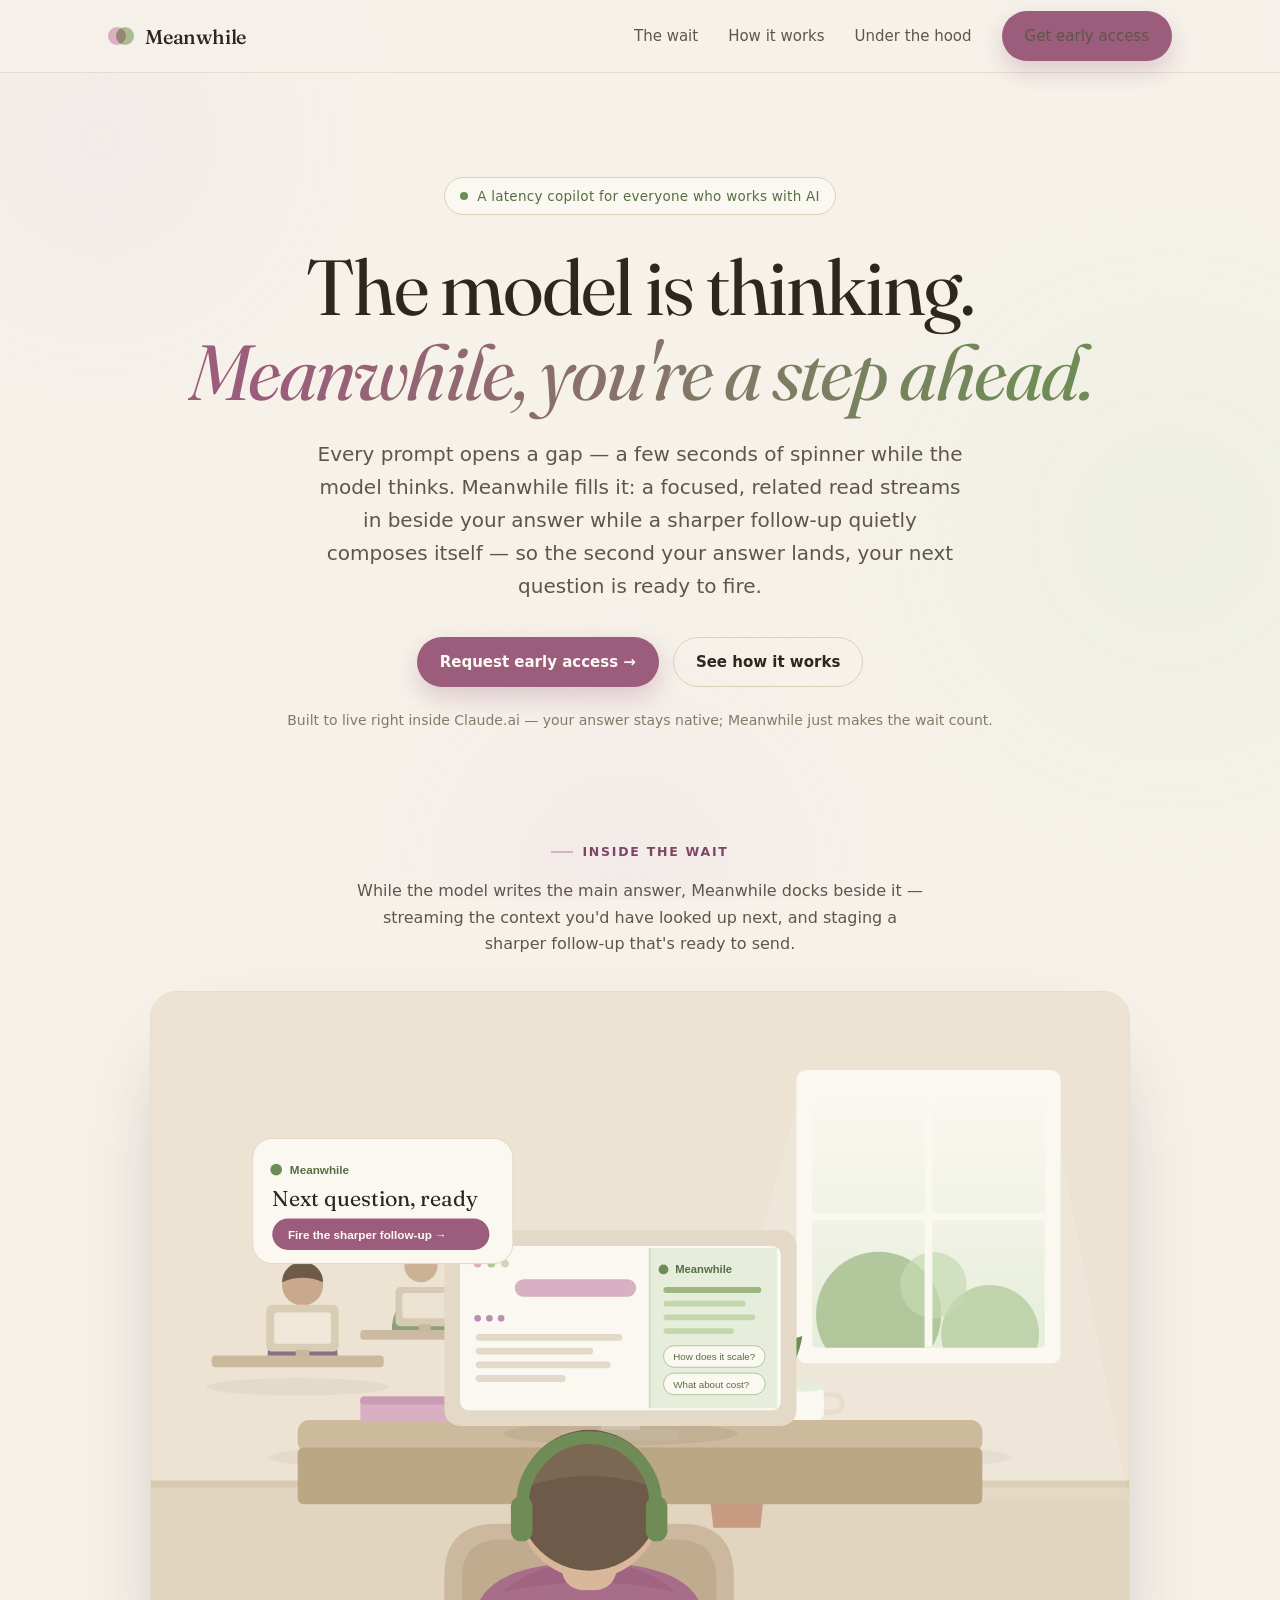
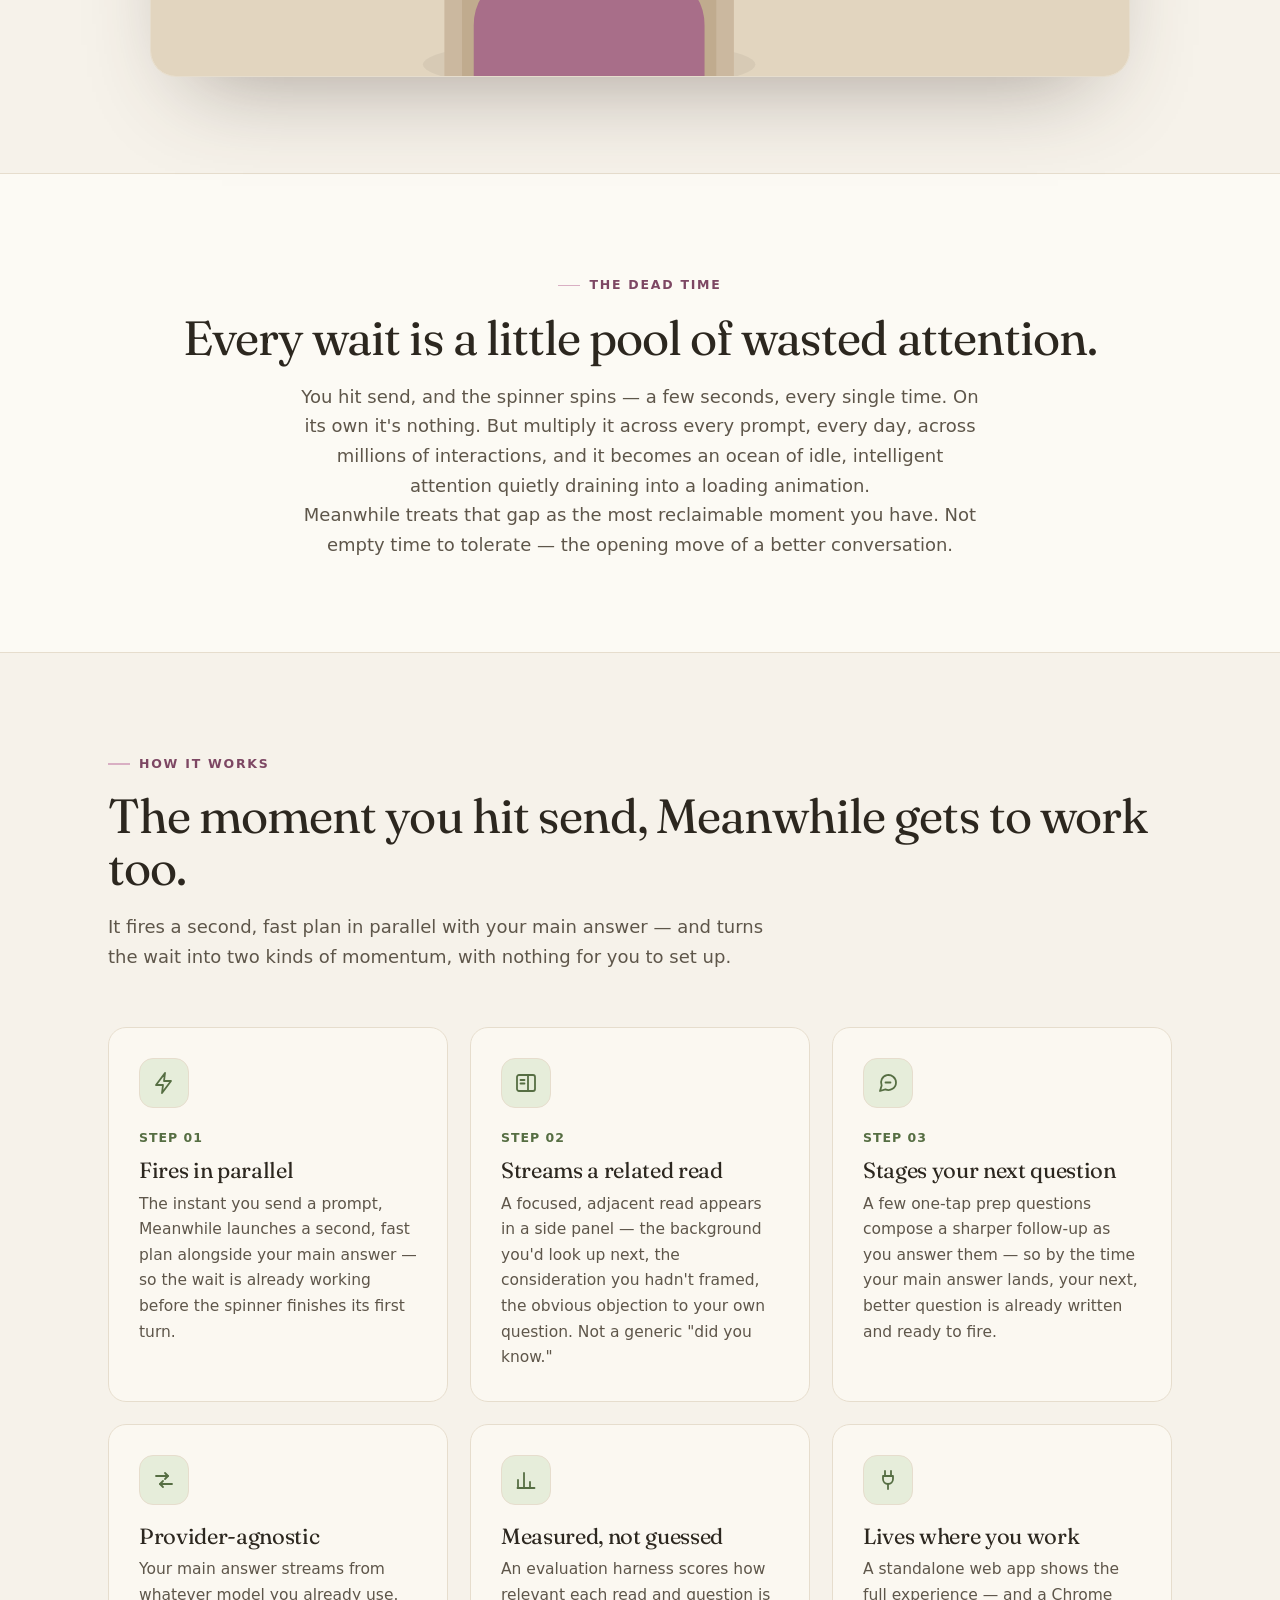
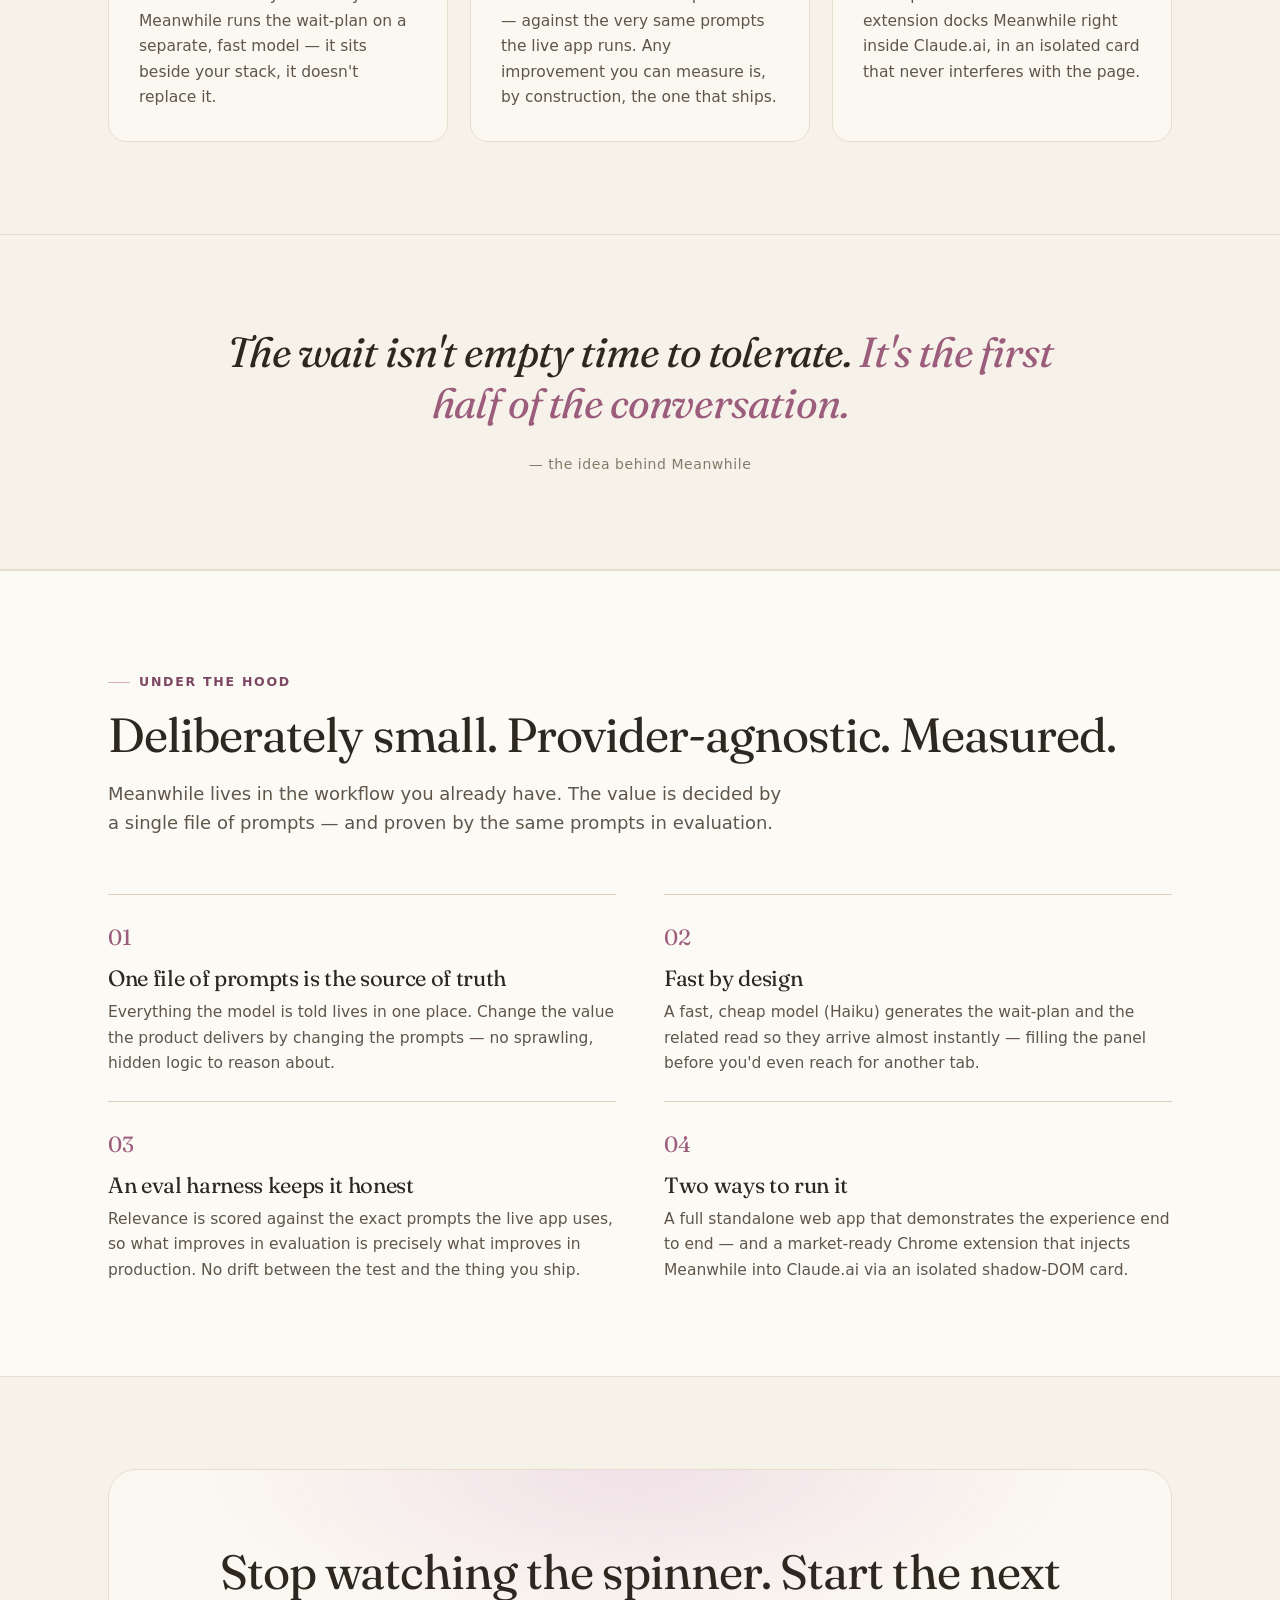
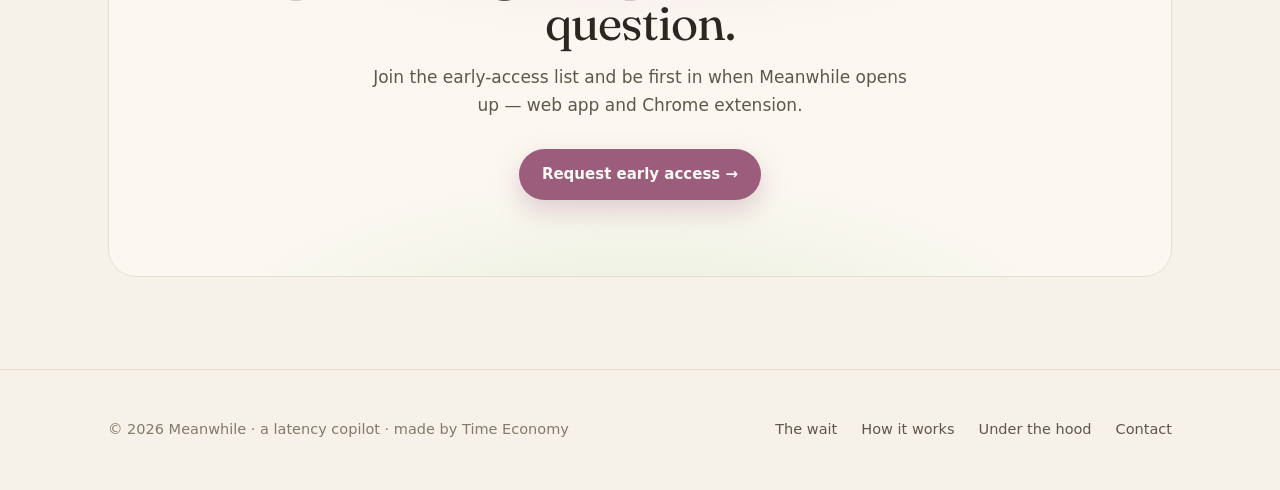
==== public/index.html @ 1a91c9c5 "Rebrand to Meanwhile (latency copilot); drop emojis; open-office scene New product framing: Meanwhil" ====
<!DOCTYPE html>
<html lang="en">
<head>
<meta charset="UTF-8" />
<meta name="viewport" content="width=device-width, initial-scale=1.0" />
<title>Meanwhile — a latency copilot that makes the wait work</title>
<meta name="description" content="Meanwhile is a latency copilot. Every time you prompt an AI there's a wait — Meanwhile fills it: a focused related read streams in beside your answer while a sharper follow-up quietly composes itself, so your next question is ready the moment the answer lands. Works right inside Claude.ai." />
<meta name="theme-color" content="#F6F2EA" />
<meta property="og:title" content="Meanwhile — a latency copilot that makes the wait work" />
<meta property="og:description" content="The model is thinking. Meanwhile, you're a step ahead. A relevant read and a smarter next question, delivered in the gap between asking and answering." />
<meta property="og:type" content="website" />
<!-- mark JS-on before first paint so reveal states only hide for capable clients -->
<script>document.documentElement.classList.add('js');</script>
<link rel="preconnect" href="https://fonts.googleapis.com" />
<link rel="preconnect" href="https://fonts.gstatic.com" crossorigin />
<link rel="preconnect" href="https://api.fontshare.com" crossorigin />
<link href="https://fonts.googleapis.com/css2?family=Fraunces:ital,opsz,wght@0,9..144,400;0,9..144,500;1,9..144,400&display=swap" rel="stylesheet" />
<link href="https://api.fontshare.com/v2/css?f[]=general-sans@300,400,500,600&display=swap" rel="stylesheet" />
<style>
  :root {
    /* warm, earthy, climate-tech palette */
    --bg:        #F6F2EA;   /* warm cream */
    --bg-2:      #FCFAF4;   /* lighter cream (alternating) */
    --card:      #FBF8F1;   /* card surface */
    --card-2:    #F1EADD;   /* muted earth panel */
    --ink:       #2C271F;   /* warm near-black — body text (≈13:1 on cream) */
    --ink-soft:  #5E564A;   /* secondary text (≈6.5:1) */
    --faint:     #837A69;   /* large labels only */
    --line:      #E6DDCD;   /* hairline */
    --line-2:    #DBCFBA;

    --plum:      #9C5C7C;   /* plum-pink anchor */
    --plum-deep: #7D4763;   /* small colored text (≈5.5:1) */
    --plum-soft: #D9AFC3;
    --plum-tint: #F1E1E8;

    --green:     #6F8C57;   /* light-green anchor */
    --green-deep:#566E43;   /* small colored text (≈5:1) */
    --green-soft:#AFC598;
    --green-tint:#E6EDDA;

    --radius: 18px;
    --max: 1120px;
    --ease: cubic-bezier(.2,.7,.2,1);
  }

  * { box-sizing: border-box; margin: 0; padding: 0; }
  html { scroll-behavior: smooth; }
  body {
    background: var(--bg);
    color: var(--ink);
    font-family: 'General Sans', 'Inter', system-ui, -apple-system, sans-serif;
    font-size: 17px;
    line-height: 1.65;
    font-weight: 400;
    -webkit-font-smoothing: antialiased;
    text-rendering: optimizeLegibility;
    overflow-x: hidden;
  }
  h1, h2, h3, .display {
    font-family: 'Fraunces', Georgia, 'Times New Roman', serif;
    font-weight: 400;
    letter-spacing: -0.015em;
    line-height: 1.08;
    color: var(--ink);
  }
  a { color: inherit; text-decoration: none; }
  em { font-style: italic; }
  .wrap { max-width: var(--max); margin: 0 auto; padding: 0 28px; }

  /* visible focus for keyboard users */
  :focus-visible { outline: 3px solid var(--plum); outline-offset: 3px; border-radius: 4px; }

  .skip {
    position: absolute; left: 14px; top: -60px; z-index: 200;
    background: var(--plum); color: #fff; padding: 10px 16px; border-radius: 10px;
    font-weight: 600; font-size: 14px; transition: top .2s var(--ease);
  }
  .skip:focus { top: 14px; }

  /* soft organic backdrop */
  .field {
    position: fixed; inset: 0; z-index: 0; pointer-events: none; overflow: hidden;
  }
  .field .blob { position: absolute; border-radius: 50%; filter: blur(60px); opacity: .55; }
  .blob-1 { width: 520px; height: 520px; left: -160px; top: -120px; background: radial-gradient(circle, var(--plum-tint), transparent 70%); }
  .blob-2 { width: 620px; height: 620px; right: -200px; top: 220px; background: radial-gradient(circle, var(--green-tint), transparent 70%); }
  .blob-3 { width: 480px; height: 480px; left: 30%; bottom: -220px; background: radial-gradient(circle, var(--plum-tint), transparent 72%); opacity:.4; }
  main, header, footer { position: relative; z-index: 1; }

  /* nav */
  header {
    position: sticky; top: 0; z-index: 50;
    backdrop-filter: blur(10px);
    background: rgba(246,242,234,0.72);
    border-bottom: 1px solid var(--line);
  }
  .nav { display: flex; align-items: center; justify-content: space-between; height: 72px; }
  .brand { display: flex; align-items: center; gap: 11px; font-family: 'Fraunces', serif; font-size: 20px; font-weight: 500; letter-spacing: -0.01em; }
  .brand .mark { position: relative; width: 26px; height: 18px; flex-shrink: 0; }
  .brand .mark i { position: absolute; top: 0; width: 18px; height: 18px; border-radius: 50%; display: block; }
  .brand .mark i:first-child { left: 0; background: var(--plum-soft); }
  .brand .mark i:last-child { right: 0; background: var(--green-soft); mix-blend-mode: multiply; }
  .nav-links { display: flex; align-items: center; gap: 30px; }
  .nav-links a { color: var(--ink-soft); font-size: 15px; font-weight: 500; transition: color .2s; }
  .nav-links a:hover { color: var(--ink); }

  .btn {
    display: inline-flex; align-items: center; gap: 9px;
    padding: 12px 22px; border-radius: 999px; font-weight: 600; font-size: 15px;
    border: 1px solid transparent; cursor: pointer; font-family: inherit;
    transition: transform .15s var(--ease), box-shadow .25s, background .2s, color .2s, border-color .2s;
  }
  .btn-primary { background: var(--plum); color: #FCFAF4; box-shadow: 0 10px 26px rgba(156,92,124,0.28); }
  .btn-primary:hover { background: var(--plum-deep); transform: translateY(-2px); box-shadow: 0 16px 34px rgba(156,92,124,0.34); }
  .btn-ghost { background: transparent; border-color: var(--line-2); color: var(--ink); }
  .btn-ghost:hover { background: var(--card-2); border-color: var(--plum-soft); }
  @media (max-width: 760px){ .nav-links a:not(.btn){ display:none; } }

  /* hero */
  .hero { padding: 104px 0 60px; text-align: center; }
  .eyebrow {
    display: inline-flex; align-items: center; gap: 9px;
    font-size: 13.5px; color: var(--green-deep); font-weight: 500; letter-spacing: 0.02em;
    border: 1px solid var(--line-2); background: var(--card);
    padding: 7px 15px; border-radius: 999px; margin-bottom: 30px;
  }
  .eyebrow .leaf { width: 8px; height: 8px; border-radius: 50%; background: var(--green); box-shadow: 0 0 0 0 rgba(111,140,87,0.6); animation: pulse 2.4s infinite; }
  @keyframes pulse { 0%{ box-shadow:0 0 0 0 rgba(111,140,87,0.5);} 70%{ box-shadow:0 0 0 9px rgba(111,140,87,0);} 100%{ box-shadow:0 0 0 0 rgba(111,140,87,0);} }

  h1 { font-size: clamp(42px, 7vw, 78px); letter-spacing: -0.025em; margin-bottom: 24px; }
  h1 .accent {
    font-style: italic;
    background: linear-gradient(105deg, var(--plum) 10%, var(--green) 92%);
    -webkit-background-clip: text; background-clip: text; color: transparent;
  }
  .sub { font-size: clamp(17px, 2.1vw, 20px); color: var(--ink-soft); max-width: 660px; margin: 0 auto 34px; }
  .cta-row { display: flex; gap: 14px; justify-content: center; flex-wrap: wrap; }
  .hero-note { margin-top: 22px; font-size: 14px; color: var(--faint); }

  /* ===== scroll-assembled scene (centerpiece) ===== */
  .scene { padding: 40px 0 96px; }
  .scene-cap { text-align: center; max-width: 580px; margin: 0 auto 34px; }
  .scene-cap .sec-eyebrow { justify-content: center; }
  .scene-cap p { color: var(--ink-soft); font-size: 16px; }
  .scene-frame {
    position: relative; width: 100%; max-width: 980px; margin: 0 auto;
    aspect-ratio: 1000 / 700;
    border-radius: 26px; overflow: hidden;
    background: var(--card-2);
    border: 1px solid var(--line);
    box-shadow: 0 40px 90px -40px rgba(64,48,40,0.45);
  }
  .scene-svg { display: block; width: 100%; height: 100%; }

  /* assemble: layers fade + settle in sequence when the scene enters view */
  .scene-svg > g {
    transform-box: fill-box; transform-origin: center;
    transition: opacity .85s ease, transform .95s var(--ease);
  }
  .js .scene:not(.in) .scene-svg > g { opacity: 0; }
  .js .scene:not(.in) .l-room      { transform: scale(1.05); }
  .js .scene:not(.in) .l-window    { transform: translateX(34px); }
  .js .scene:not(.in) .l-coworkers { transform: translateY(28px) scale(.97); }
  .js .scene:not(.in) .l-plant     { transform: translateY(34px) scale(.95); }
  .js .scene:not(.in) .l-desk      { transform: translateY(46px); }
  .js .scene:not(.in) .l-monitor   { transform: translateY(54px) scale(.97); }
  .js .scene:not(.in) .l-person    { transform: translateY(66px); }
  .js .scene:not(.in) .l-nudge     { transform: translateY(-18px) scale(.88); }
  .l-room      { transition-delay: 0s; }
  .l-window    { transition-delay: .10s; }
  .l-coworkers { transition-delay: .18s; }
  .l-plant     { transition-delay: .26s; }
  .l-desk      { transition-delay: .34s; }
  .l-monitor   { transition-delay: .46s; }
  .l-person    { transition-delay: .58s; }
  .l-nudge     { transition-delay: .96s; }
  /* gentle life once assembled */
  .scene.in .l-nudge { animation: bob 5s ease-in-out 1.7s infinite; }
  @keyframes bob { 0%,100%{ transform: translateY(0); } 50%{ transform: translateY(-7px); } }
  /* the model "thinking" beside the answer */
  .scene.in .tdot { animation: think 1.3s ease-in-out infinite; }
  .scene.in .tdot2 { animation-delay: .18s; }
  .scene.in .tdot3 { animation-delay: .36s; }
  @keyframes think { 0%,100%{ opacity:.25; } 50%{ opacity:1; } }
  /* the related read streaming into the panel */
  .stream { transform-box: fill-box; transform-origin: left center; }
  .scene.in .stream { animation: stream 5.5s ease-in-out 1.4s infinite; }
  @keyframes stream { 0%{ transform: scaleX(.05);} 70%{ transform: scaleX(1);} 100%{ transform: scaleX(1);} }

  /* sections */
  section { padding: 92px 0; }
  .alt { background: var(--bg-2); border-block: 1px solid var(--line); }
  .sec-eyebrow {
    display:inline-flex; align-items:center; gap:9px;
    color: var(--plum-deep); font-size: 12.5px; font-weight: 600; letter-spacing: 0.14em; text-transform: uppercase; margin-bottom: 16px;
  }
  .sec-eyebrow::before { content:""; width: 22px; height: 1.5px; background: var(--plum-soft); display:inline-block; }
  h2 { font-size: clamp(30px, 4.4vw, 48px); letter-spacing: -0.02em; margin-bottom: 18px; }
  .lead { color: var(--ink-soft); font-size: 18px; max-width: 680px; }
  .lead + .lead { margin-top: 18px; }
  .center { text-align: center; }
  .center .sec-eyebrow { justify-content: center; }
  .center .lead { margin: 0 auto; }

  /* feature cards */
  .features { display: grid; grid-template-columns: repeat(3,1fr); gap: 22px; margin-top: 56px; }
  @media (max-width:880px){ .features{ grid-template-columns:1fr; } }
  .feature {
    background: var(--card); border: 1px solid var(--line); border-radius: var(--radius);
    padding: 30px; transition: transform .25s var(--ease), border-color .25s, box-shadow .25s;
  }
  .feature:hover { transform: translateY(-4px); border-color: var(--green-soft); box-shadow: 0 22px 44px -28px rgba(64,48,40,0.35); }
  .feature .ic {
    width: 50px; height: 50px; border-radius: 14px; display: grid; place-items: center;
    background: var(--green-tint); border: 1px solid var(--line); margin-bottom: 20px;
    color: var(--green-deep);
  }
  .feature .ic svg { width: 24px; height: 24px; }
  .feature .kicker { font-size: 12.5px; font-weight: 600; letter-spacing: 0.08em; text-transform: uppercase; color: var(--green-deep); margin-bottom: 10px; }
  .feature h3 { font-size: 22px; margin-bottom: 9px; }
  .feature p { color: var(--ink-soft); font-size: 15.5px; }

  /* pull quote */
  .quote { text-align:center; border-block:1px solid var(--line); padding: 92px 0; }
  .quote blockquote {
    font-family: 'Fraunces', serif; font-weight: 400; font-style: italic;
    font-size: clamp(26px, 4vw, 42px); line-height: 1.22; letter-spacing: -0.02em;
    max-width: 880px; margin: 0 auto 20px; color: var(--ink);
  }
  .quote blockquote .hl { color: var(--plum); }
  .quote cite { color: var(--faint); font-style: normal; font-size: 14px; font-weight: 500; letter-spacing: 0.04em; }

  /* product jobs */
  .jobs { display: grid; grid-template-columns: repeat(2,1fr); gap: 24px 48px; margin-top: 56px; }
  @media (max-width:780px){ .jobs{ grid-template-columns:1fr; } }
  .job { border-top: 1.5px solid var(--line-2); padding-top: 24px; }
  .job .n { font-family: 'Fraunces', serif; color: var(--plum); font-size: 22px; margin-bottom: 12px; }
  .job h3 { font-size: 22px; margin-bottom: 9px; }
  .job p { color: var(--ink-soft); font-size: 15.5px; }

  /* CTA band */
  .band {
    text-align: center; border-radius: 28px; padding: 76px 30px;
    background:
      radial-gradient(620px 240px at 50% 0%, var(--plum-tint), transparent 70%),
      radial-gradient(620px 260px at 50% 120%, var(--green-tint), transparent 70%),
      var(--card);
    border: 1px solid var(--line);
  }
  .band h2 { margin-bottom: 14px; }
  .band p { color: var(--ink-soft); max-width: 540px; margin: 0 auto 30px; font-size: 17px; }

  /* footer */
  footer { border-top: 1px solid var(--line); padding: 48px 0; color: var(--faint); }
  .foot { display: flex; justify-content: space-between; align-items: center; flex-wrap: wrap; gap: 18px; font-size: 14.5px; }
  .foot a { color: var(--ink-soft); }
  .foot a:hover { color: var(--ink); }

  /* generic reveal */
  .reveal { opacity: 0; transform: translateY(22px); transition: opacity .8s ease, transform .8s var(--ease); }
  .reveal.in { opacity: 1; transform: none; }

  /* progressive enhancement: scroll-linked parallax on the backdrop blobs */
  @supports (animation-timeline: scroll()) {
    @media (prefers-reduced-motion: no-preference) {
      .blob-1 { animation: drift-up linear both; animation-timeline: scroll(root); }
      .blob-2 { animation: drift-down linear both; animation-timeline: scroll(root); }
      .blob-3 { animation: drift-up linear both; animation-timeline: scroll(root); }
    }
  }
  @keyframes drift-up   { to { transform: translateY(-120px); } }
  @keyframes drift-down { to { transform: translateY(90px); } }

  /* respect reduced motion: no movement, everything in final state */
  @media (prefers-reduced-motion: reduce) {
    html { scroll-behavior: auto; }
    *, *::before, *::after {
      animation-duration: .001ms !important; animation-iteration-count: 1 !important;
      transition-duration: .001ms !important;
    }
    .reveal, .scene-svg > g { opacity: 1 !important; transform: none !important; }
  }

  @media (max-width: 560px){
    .wrap { padding: 0 20px; }
    .hero { padding: 72px 0 40px; }
    section { padding: 68px 0; }
    .feature, .band { padding: 24px; }
  }
</style>
</head>
<body id="top">
<a class="skip" href="#main">Skip to content</a>

<div class="field" aria-hidden="true">
  <span class="blob blob-1"></span>
  <span class="blob blob-2"></span>
  <span class="blob blob-3"></span>
</div>

<header>
  <div class="wrap nav">
    <a href="#top" class="brand" aria-label="Meanwhile home">
      <span class="mark" aria-hidden="true"><i></i><i></i></span> Meanwhile
    </a>
    <nav class="nav-links" aria-label="Primary">
      <a href="#why">The wait</a>
      <a href="#how">How it works</a>
      <a href="#product">Under the hood</a>
      <a href="#start" class="btn btn-primary">Get early access</a>
    </nav>
  </div>
</header>

<main id="main">
  <section class="hero" aria-labelledby="hero-h">
    <div class="wrap">
      <span class="eyebrow"><span class="leaf" aria-hidden="true"></span> A latency copilot for everyone who works with AI</span>
      <h1 id="hero-h">The model is thinking.<br /><span class="accent">Meanwhile, you're a step ahead.</span></h1>
      <p class="sub">Every prompt opens a gap — a few seconds of spinner while the model thinks. Meanwhile fills it: a focused, related read streams in beside your answer while a sharper follow-up quietly composes itself — so the second your answer lands, your next question is ready to fire.</p>
      <div class="cta-row">
        <a href="#start" class="btn btn-primary">Request early access →</a>
        <a href="#how" class="btn btn-ghost">See how it works</a>
      </div>
      <p class="hero-note">Built to live right inside Claude.ai — your answer stays native; Meanwhile just makes the wait count.</p>
    </div>
  </section>

  <!-- centerpiece: scroll-assembled over-the-shoulder office scene -->
  <section class="scene" aria-labelledby="scene-h">
    <div class="wrap">
      <div class="scene-cap reveal">
        <div class="sec-eyebrow" id="scene-h">Inside the wait</div>
        <p>While the model writes the main answer, Meanwhile docks beside it — streaming the context you'd have looked up next, and staging a sharper follow-up that's ready to send.</p>
      </div>
      <div class="scene-frame">
        <svg class="scene-svg" viewBox="0 0 1000 700" role="img" aria-labelledby="sceneTitle sceneDesc" preserveAspectRatio="xMidYMid slice">
          <title id="sceneTitle">An engineer using Meanwhile in an open software office, seen over the shoulder</title>
          <desc id="sceneDesc">Over-the-shoulder illustration of a software engineer at a sunlit desk in an open-plan office with other engineers working nearby, in soft plum-pink and light-green tones. On the monitor, a chat answer streams on the left while a docked Meanwhile panel on the right shows a related read and one-tap follow-up questions.</desc>
          <defs>
            <linearGradient id="glass" x1="0" y1="0" x2="0" y2="1">
              <stop offset="0" stop-color="#FBF8F1"/>
              <stop offset="1" stop-color="#E6EDDA"/>
            </linearGradient>
            <clipPath id="winClip"><rect x="676" y="96" width="238" height="268" rx="4"/></clipPath>
          </defs>

          <!-- room -->
          <g class="l-room">
            <rect x="0" y="0" width="1000" height="520" fill="#ECE3D3"/>
            <rect x="0" y="500" width="1000" height="200" fill="#E2D5BF"/>
            <rect x="0" y="500" width="1000" height="7" fill="#D7C8AF"/>
          </g>

          <!-- window + daylight -->
          <g class="l-window">
            <polygon points="660,118 922,118 1000,520 548,520" fill="#FFFFFF" opacity="0.10"/>
            <rect x="660" y="80" width="270" height="300" rx="10" fill="#FBF8F1"/>
            <g clip-path="url(#winClip)">
              <rect x="676" y="96" width="238" height="268" fill="url(#glass)"/>
              <circle cx="744" cy="330" r="64" fill="#9FBA86" opacity="0.75"/>
              <circle cx="858" cy="350" r="50" fill="#B6CDA0" opacity="0.8"/>
              <circle cx="800" cy="300" r="34" fill="#C7DBB2" opacity="0.7"/>
            </g>
            <rect x="791" y="96" width="8" height="268" fill="#FBF8F1"/>
            <rect x="676" y="226" width="238" height="8" fill="#FBF8F1"/>
          </g>

          <!-- coworkers: other engineers at desks in the open office -->
          <g class="l-coworkers">
            <!-- coworker A (front-left) -->
            <path d="M119 378 q0 -46 36 -46 q36 0 36 46 Z" fill="#88708B"/>
            <circle cx="155" cy="300" r="21" fill="#C9A98D"/>
            <path d="M134 297 a21 21 0 0 1 42 0 q-21 -9 -42 0Z" fill="#6E5A48"/>
            <ellipse cx="150" cy="404" rx="94" ry="9" fill="#000" opacity="0.04"/>
            <rect x="62" y="372" width="176" height="12" rx="4" fill="#CBB99C"/>
            <rect x="118" y="320" width="74" height="48" rx="6" fill="#D9CDB6"/>
            <rect x="126" y="328" width="58" height="32" rx="3" fill="#EFE7D8"/>
            <rect x="148" y="366" width="14" height="8" fill="#C7B79D"/>

            <!-- coworker B (further back, partly behind the foreground desk) -->
            <g opacity="0.86">
              <path d="M246 350 q0 -38 30 -38 q30 0 30 38 Z" fill="#7E956A"/>
              <circle cx="276" cy="280" r="17" fill="#C9A98D"/>
              <path d="M259 277 a17 17 0 0 1 34 0 q-17 -7 -34 0Z" fill="#574231"/>
              <rect x="214" y="346" width="118" height="10" rx="4" fill="#C7B59A"/>
              <rect x="250" y="302" width="60" height="40" rx="5" fill="#D4C7B0"/>
              <rect x="257" y="308" width="46" height="26" rx="3" fill="#EBE2D2"/>
              <rect x="274" y="340" width="12" height="7" fill="#C2B196"/>
            </g>
          </g>

          <!-- plant -->
          <g class="l-plant">
            <path d="M566 470 h66 l-9 78 h-48 z" fill="#C79B82"/>
            <ellipse cx="599" cy="470" rx="33" ry="8" fill="#B98C73"/>
            <path d="M599 470 C 556 402, 560 356, 596 326 C 614 366, 616 426, 599 470 Z" fill="#7E9C63"/>
            <path d="M599 470 C 632 410, 660 392, 666 352 C 632 360, 604 408, 599 470 Z" fill="#6F8C57"/>
            <path d="M599 470 C 566 414, 540 398, 534 360 C 568 366, 596 412, 599 470 Z" fill="#88A56A"/>
            <path d="M599 470 C 600 408, 596 372, 612 344 C 624 372, 620 426, 599 470 Z" fill="#9DB87E"/>
          </g>

          <!-- desk -->
          <g class="l-desk">
            <ellipse cx="500" cy="476" rx="380" ry="20" fill="#000" opacity="0.04"/>
            <rect x="150" y="438" width="700" height="34" rx="12" fill="#CDB99C"/>
            <rect x="150" y="466" width="700" height="58" rx="6" fill="#BCA785"/>
            <!-- notebook -->
            <rect x="214" y="414" width="92" height="26" rx="4" fill="#D9AFC3"/>
            <rect x="214" y="414" width="92" height="8" rx="4" fill="#C99BB4"/>
            <!-- coffee -->
            <rect x="648" y="404" width="40" height="34" rx="7" fill="#FBF8F1"/>
            <path d="M688 412 h10 a9 9 0 0 1 0 18 h-10" fill="none" stroke="#E6DDCD" stroke-width="5"/>
            <ellipse cx="668" cy="404" rx="20" ry="5" fill="#E6EDDA"/>
          </g>

          <!-- monitor + Meanwhile screen UI -->
          <g class="l-monitor">
            <ellipse cx="480" cy="452" rx="120" ry="12" fill="#000" opacity="0.05"/>
            <rect x="460" y="430" width="40" height="22" fill="#CFC2AC"/>
            <rect x="420" y="448" width="120" height="11" rx="5" fill="#C3B59C"/>
            <rect x="300" y="244" width="360" height="200" rx="16" fill="#E3D9C6"/>
            <rect x="316" y="260" width="328" height="168" rx="9" fill="#FBF8F1"/>
            <!-- window chrome -->
            <circle cx="334" cy="278" r="4" fill="#D9AFC3"/>
            <circle cx="348" cy="278" r="4" fill="#AFC598"/>
            <circle cx="362" cy="278" r="4" fill="#DBCFBA"/>

            <!-- ===== chat (left): your prompt + the answer streaming ===== -->
            <rect x="372" y="294" width="124" height="18" rx="9" fill="#D9AFC3"/>
            <!-- model "thinking" dots -->
            <circle class="tdot"        cx="334" cy="334" r="3.4" fill="#B98FAD"/>
            <circle class="tdot tdot2"  cx="346" cy="334" r="3.4" fill="#B98FAD"/>
            <circle class="tdot tdot3"  cx="358" cy="334" r="3.4" fill="#B98FAD"/>
            <!-- answer streaming in -->
            <rect x="332" y="350" width="150" height="7" rx="3.5" fill="#E2D9C8"/>
            <rect x="332" y="364" width="120" height="7" rx="3.5" fill="#E2D9C8"/>
            <rect x="332" y="378" width="138" height="7" rx="3.5" fill="#E2D9C8"/>
            <rect x="332" y="392" width="92"  height="7" rx="3.5" fill="#E2D9C8"/>

            <!-- ===== Meanwhile panel (right): related read + prep questions ===== -->
            <rect x="510" y="262" width="130" height="164" fill="#E6EDDA"/>
            <path d="M510 262 V426" stroke="#CFE0BC" stroke-width="2"/>
            <circle cx="524" cy="284" r="5" fill="#6F8C57"/>
            <text x="536" y="288" font-family="'General Sans',sans-serif" font-size="11.5" font-weight="600" fill="#566E43">Meanwhile</text>
            <!-- related read (top line streams in) -->
            <rect x="524" y="302" width="100" height="6" rx="3" fill="#CFE0BC"/>
            <rect class="stream" x="524" y="302" width="100" height="6" rx="3" fill="#9DB87E"/>
            <rect x="524" y="316" width="84" height="6" rx="3" fill="#C4D7AC"/>
            <rect x="524" y="330" width="94" height="6" rx="3" fill="#C4D7AC"/>
            <rect x="524" y="344" width="72" height="6" rx="3" fill="#C4D7AC"/>
            <!-- one-tap prep questions -->
            <rect x="524" y="362" width="104" height="22" rx="11" fill="#FBF8F1" stroke="#AFC598"/>
            <text x="534" y="377" font-family="'General Sans',sans-serif" font-size="10" font-weight="500" fill="#566E43">How does it scale?</text>
            <rect x="524" y="390" width="104" height="22" rx="11" fill="#FBF8F1" stroke="#AFC598"/>
            <text x="534" y="405" font-family="'General Sans',sans-serif" font-size="10" font-weight="500" fill="#566E43">What about cost?</text>
          </g>

          <!-- person (over-the-shoulder) -->
          <g class="l-person">
            <ellipse cx="448" cy="688" rx="170" ry="26" fill="#000" opacity="0.05"/>
            <!-- chair back -->
            <path d="M300 700 V598 q0 -54 54 -54 h188 q54 0 54 54 V700 Z" fill="#CBB89F"/>
            <path d="M318 700 V600 q0 -40 40 -40 h180 q40 0 40 40 V700 Z" fill="#C0AB8E"/>
            <!-- torso / shirt -->
            <path d="M330 700 V648 q0 -64 118 -64 q118 0 118 64 V700 Z" fill="#A86E89"/>
            <path d="M448 584 q-58 0 -88 30 q40 -10 88 -10 q48 0 88 10 q-30 -30 -88 -30Z" fill="#9C5C7C" opacity="0.55"/>
            <!-- neck -->
            <rect x="420" y="556" width="56" height="56" rx="22" fill="#D8B79B"/>
            <!-- head (back) -->
            <circle cx="448" cy="528" r="72" fill="#D8B79B"/>
            <circle cx="448" cy="520" r="72" fill="#6E5A48"/>
            <path d="M384 506 a66 66 0 0 1 128 0 q-64 -22 -128 0Z" fill="#7C6753"/>
            <!-- headphones -->
            <path d="M380 524 a68 68 0 0 1 136 0" fill="none" stroke="#6F8C57" stroke-width="13" stroke-linecap="round"/>
            <rect x="368" y="516" width="22" height="46" rx="10" fill="#6F8C57"/>
            <rect x="506" y="516" width="22" height="46" rx="10" fill="#6F8C57"/>
          </g>

          <!-- floating Meanwhile callout: the sharper follow-up, staged -->
          <g class="l-nudge">
            <rect x="104" y="150" width="266" height="128" rx="20" fill="#FBF8F1" stroke="#E6DDCD"/>
            <rect x="104" y="150" width="266" height="128" rx="20" fill="none" stroke="#000" stroke-opacity="0.03"/>
            <circle cx="128" cy="182" r="6" fill="#6F8C57"/>
            <text x="142" y="186" font-family="'General Sans',sans-serif" font-size="12" font-weight="600" fill="#566E43">Meanwhile</text>
            <text x="124" y="219" font-family="'Fraunces',serif" font-size="22" fill="#2C271F">Next question, ready</text>
            <rect x="124" y="232" width="222" height="32" rx="16" fill="#9C5C7C"/>
            <text x="140" y="253" font-family="'General Sans',sans-serif" font-size="12" font-weight="600" fill="#FCFAF4">Fire the sharper follow-up →</text>
          </g>
        </svg>
      </div>
    </div>
  </section>

  <section id="why" class="alt" aria-labelledby="why-h">
    <div class="wrap center">
      <div class="sec-eyebrow">The dead time</div>
      <h2 id="why-h">Every wait is a little pool of wasted attention.</h2>
      <p class="lead">You hit send, and the spinner spins — a few seconds, every single time. On its own it's nothing. But multiply it across every prompt, every day, across millions of interactions, and it becomes an ocean of idle, intelligent attention quietly draining into a loading animation.</p>
      <p class="lead">Meanwhile treats that gap as the most reclaimable moment you have. Not empty time to tolerate — the opening move of a better conversation.</p>
    </div>
  </section>

  <section id="how" aria-labelledby="how-h">
    <div class="wrap">
      <div class="sec-eyebrow">How it works</div>
      <h2 id="how-h">The moment you hit send, Meanwhile gets to work too.</h2>
      <p class="lead">It fires a second, fast plan in parallel with your main answer — and turns the wait into two kinds of momentum, with nothing for you to set up.</p>
      <div class="features">
        <div class="feature reveal">
          <div class="ic" aria-hidden="true">
            <svg viewBox="0 0 24 24" fill="none" stroke="currentColor" stroke-width="1.8" stroke-linecap="round" stroke-linejoin="round"><path d="M13 2 4 14h7l-1 8 9-12h-7z"/></svg>
          </div>
          <div class="kicker">Step 01</div>
          <h3>Fires in parallel</h3>
          <p>The instant you send a prompt, Meanwhile launches a second, fast plan alongside your main answer — so the wait is already working before the spinner finishes its first turn.</p>
        </div>
        <div class="feature reveal">
          <div class="ic" aria-hidden="true">
            <svg viewBox="0 0 24 24" fill="none" stroke="currentColor" stroke-width="1.8" stroke-linecap="round" stroke-linejoin="round"><rect x="3" y="4" width="18" height="16" rx="2"/><path d="M14 4v16"/><path d="M6.5 9h4"/><path d="M6.5 12.5h4"/></svg>
          </div>
          <div class="kicker">Step 02</div>
          <h3>Streams a related read</h3>
          <p>A focused, adjacent read appears in a side panel — the background you'd look up next, the consideration you hadn't framed, the obvious objection to your own question. Not a generic "did you know."</p>
        </div>
        <div class="feature reveal">
          <div class="ic" aria-hidden="true">
            <svg viewBox="0 0 24 24" fill="none" stroke="currentColor" stroke-width="1.8" stroke-linecap="round" stroke-linejoin="round"><path d="M20 11.5a7.5 7.5 0 0 1-10.6 6.84L4 20l1.66-5.4A7.5 7.5 0 1 1 20 11.5z"/><path d="M9.5 11.5h5"/></svg>
          </div>
          <div class="kicker">Step 03</div>
          <h3>Stages your next question</h3>
          <p>A few one-tap prep questions compose a sharper follow-up as you answer them — so by the time your main answer lands, your next, better question is already written and ready to fire.</p>
        </div>
        <div class="feature reveal">
          <div class="ic" aria-hidden="true">
            <svg viewBox="0 0 24 24" fill="none" stroke="currentColor" stroke-width="1.8" stroke-linecap="round" stroke-linejoin="round"><path d="M4 8h12"/><path d="M13 5l3 3-3 3"/><path d="M20 16H8"/><path d="M11 13l-3 3 3 3"/></svg>
          </div>
          <h3>Provider-agnostic</h3>
          <p>Your main answer streams from whatever model you already use. Meanwhile runs the wait-plan on a separate, fast model — it sits beside your stack, it doesn't replace it.</p>
        </div>
        <div class="feature reveal">
          <div class="ic" aria-hidden="true">
            <svg viewBox="0 0 24 24" fill="none" stroke="currentColor" stroke-width="1.8" stroke-linecap="round" stroke-linejoin="round"><path d="M4 20V12"/><path d="M10 20V5"/><path d="M16 20v-6"/><path d="M3.5 20h17"/></svg>
          </div>
          <h3>Measured, not guessed</h3>
          <p>An evaluation harness scores how relevant each read and question is — against the very same prompts the live app runs. Any improvement you can measure is, by construction, the one that ships.</p>
        </div>
        <div class="feature reveal">
          <div class="ic" aria-hidden="true">
            <svg viewBox="0 0 24 24" fill="none" stroke="currentColor" stroke-width="1.8" stroke-linecap="round" stroke-linejoin="round"><path d="M9 3v5"/><path d="M15 3v5"/><path d="M7 8h10v3a5 5 0 0 1-10 0z"/><path d="M12 16v5"/></svg>
          </div>
          <h3>Lives where you work</h3>
          <p>A standalone web app shows the full experience — and a Chrome extension docks Meanwhile right inside Claude.ai, in an isolated card that never interferes with the page.</p>
        </div>
      </div>
    </div>
  </section>

  <section class="quote" aria-label="Quotation">
    <div class="wrap">
      <blockquote>The wait isn't empty time to tolerate. <span class="hl">It's the first half of the conversation.</span></blockquote>
      <cite>— the idea behind Meanwhile</cite>
    </div>
  </section>

  <section id="product" class="alt" aria-labelledby="product-h">
    <div class="wrap">
      <div class="sec-eyebrow">Under the hood</div>
      <h2 id="product-h">Deliberately small. Provider-agnostic. Measured.</h2>
      <p class="lead">Meanwhile lives in the workflow you already have. The value is decided by a single file of prompts — and proven by the same prompts in evaluation.</p>
      <div class="jobs">
        <div class="job reveal">
          <div class="n">01</div>
          <h3>One file of prompts is the source of truth</h3>
          <p>Everything the model is told lives in one place. Change the value the product delivers by changing the prompts — no sprawling, hidden logic to reason about.</p>
        </div>
        <div class="job reveal">
          <div class="n">02</div>
          <h3>Fast by design</h3>
          <p>A fast, cheap model (Haiku) generates the wait-plan and the related read so they arrive almost instantly — filling the panel before you'd even reach for another tab.</p>
        </div>
        <div class="job reveal">
          <div class="n">03</div>
          <h3>An eval harness keeps it honest</h3>
          <p>Relevance is scored against the exact prompts the live app uses, so what improves in evaluation is precisely what improves in production. No drift between the test and the thing you ship.</p>
        </div>
        <div class="job reveal">
          <div class="n">04</div>
          <h3>Two ways to run it</h3>
          <p>A full standalone web app that demonstrates the experience end to end — and a market-ready Chrome extension that injects Meanwhile into Claude.ai via an isolated shadow-DOM card.</p>
        </div>
      </div>
    </div>
  </section>

  <section id="start" aria-labelledby="start-h">
    <div class="wrap">
      <div class="band reveal">
        <h2 id="start-h">Stop watching the spinner. Start the next question.</h2>
        <p>Join the early-access list and be first in when Meanwhile opens up — web app and Chrome extension.</p>
        <a href="mailto:hello@nomorewatching.com?subject=Meanwhile%20early%20access" class="btn btn-primary">Request early access →</a>
      </div>
    </div>
  </section>
</main>

<footer>
  <div class="wrap foot">
    <div>© 2026 Meanwhile · a latency copilot · made by Time Economy</div>
    <nav style="display:flex; gap:24px;" aria-label="Footer">
      <a href="#why">The wait</a>
      <a href="#how">How it works</a>
      <a href="#product">Under the hood</a>
      <a href="mailto:hello@nomorewatching.com">Contact</a>
    </nav>
  </div>
</footer>

<script>
  // Reveal-on-scroll: one-shot, compositor-friendly (opacity/transform only).
  (function () {
    var motionOK = !window.matchMedia || !window.matchMedia('(prefers-reduced-motion: reduce)').matches;
    var targets = document.querySelectorAll('.reveal, .scene');
    if (!('IntersectionObserver' in window) || !motionOK) {
      targets.forEach(function (el) { el.classList.add('in'); });
      return;
    }
    var obs = new IntersectionObserver(function (entries) {
      entries.forEach(function (e) {
        if (e.isIntersecting) { e.target.classList.add('in'); obs.unobserve(e.target); }
      });
    }, { threshold: 0.2, rootMargin: '0px 0px -8% 0px' });
    targets.forEach(function (el) { obs.observe(el); });
  })();
</script>
</body>
</html>
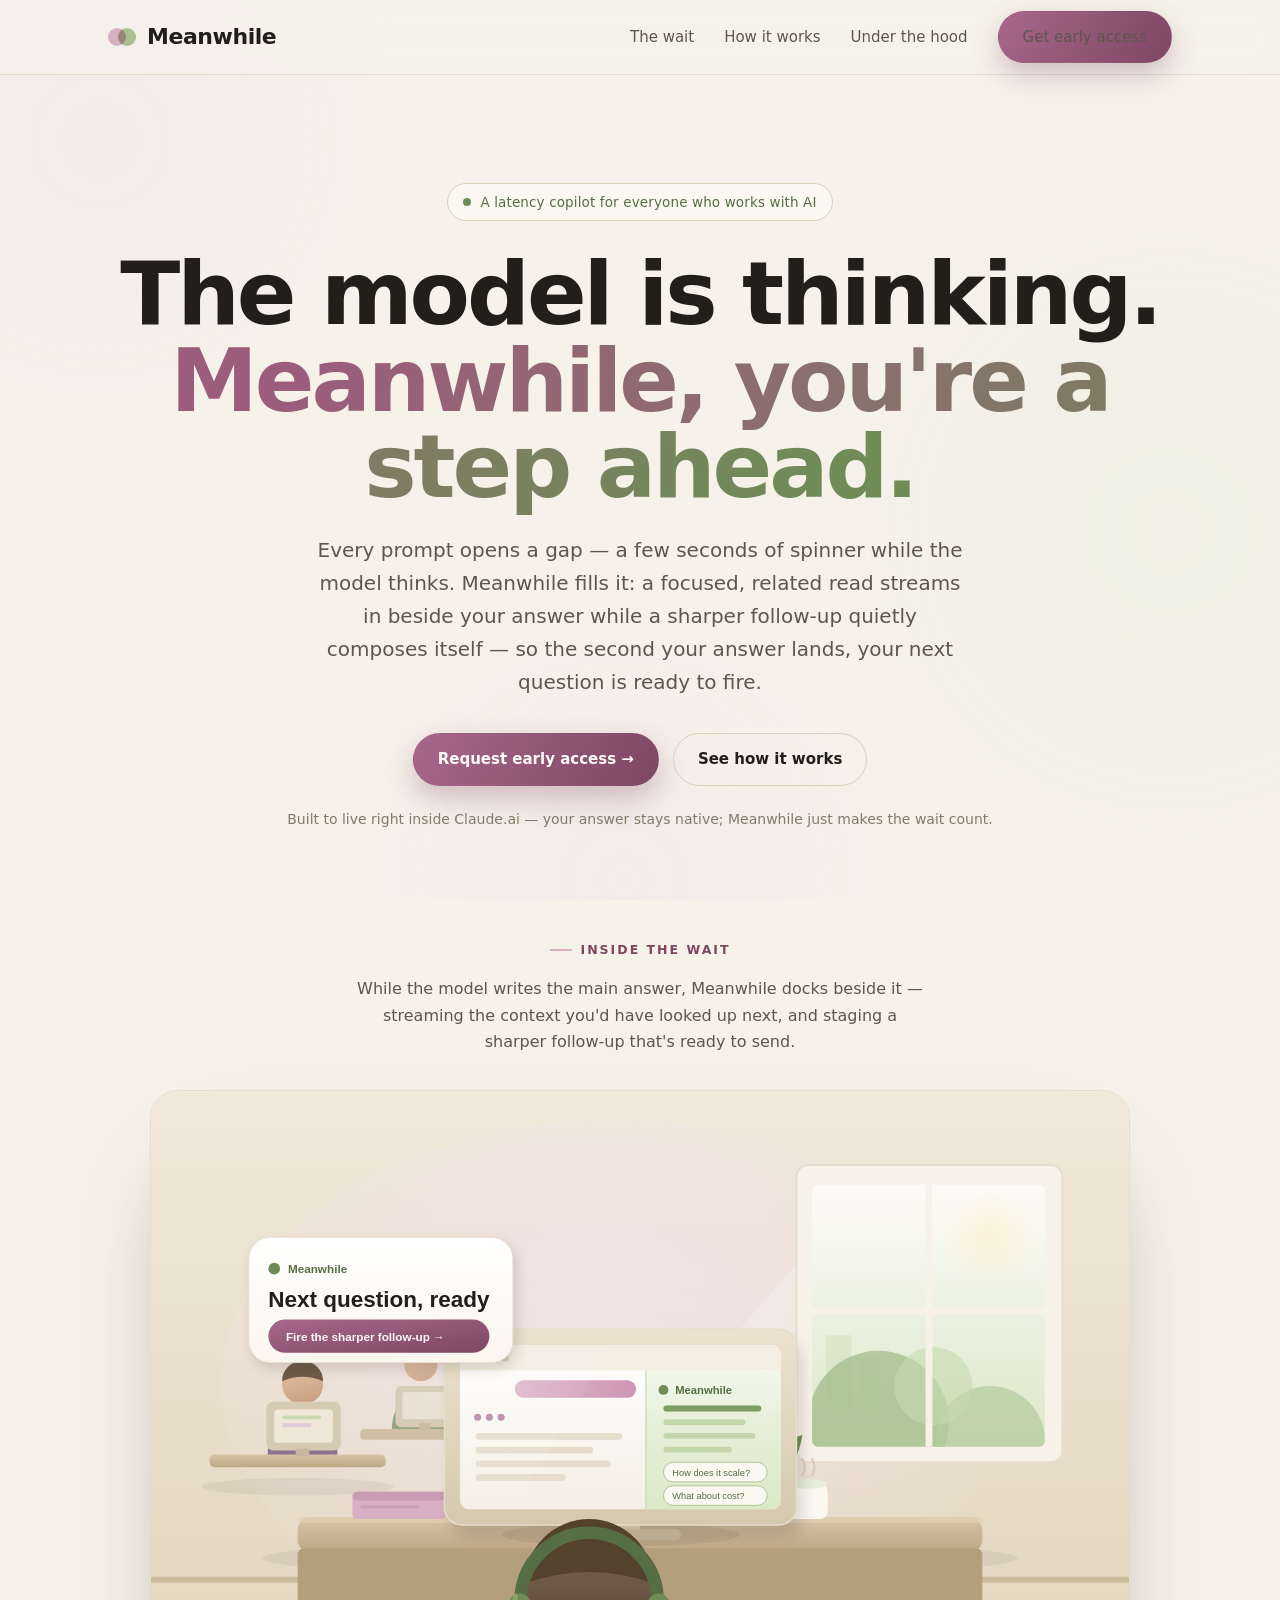
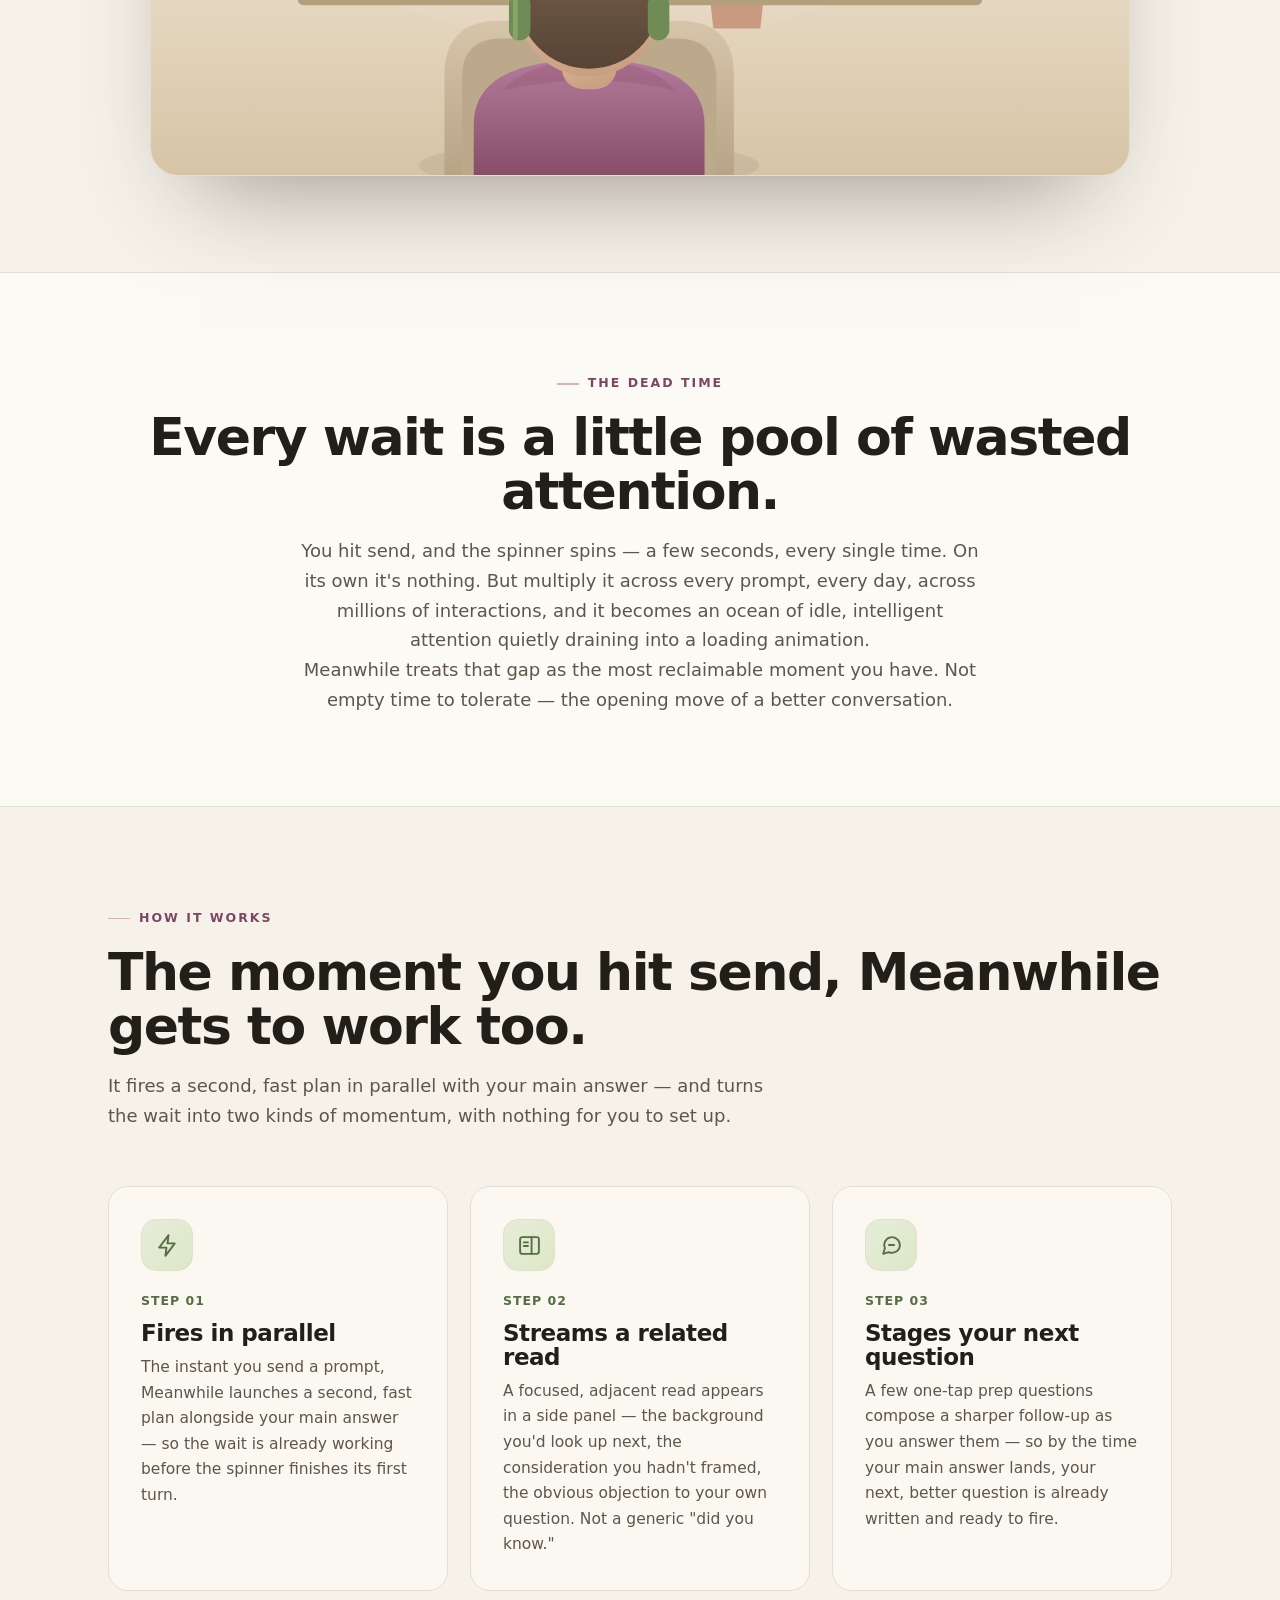
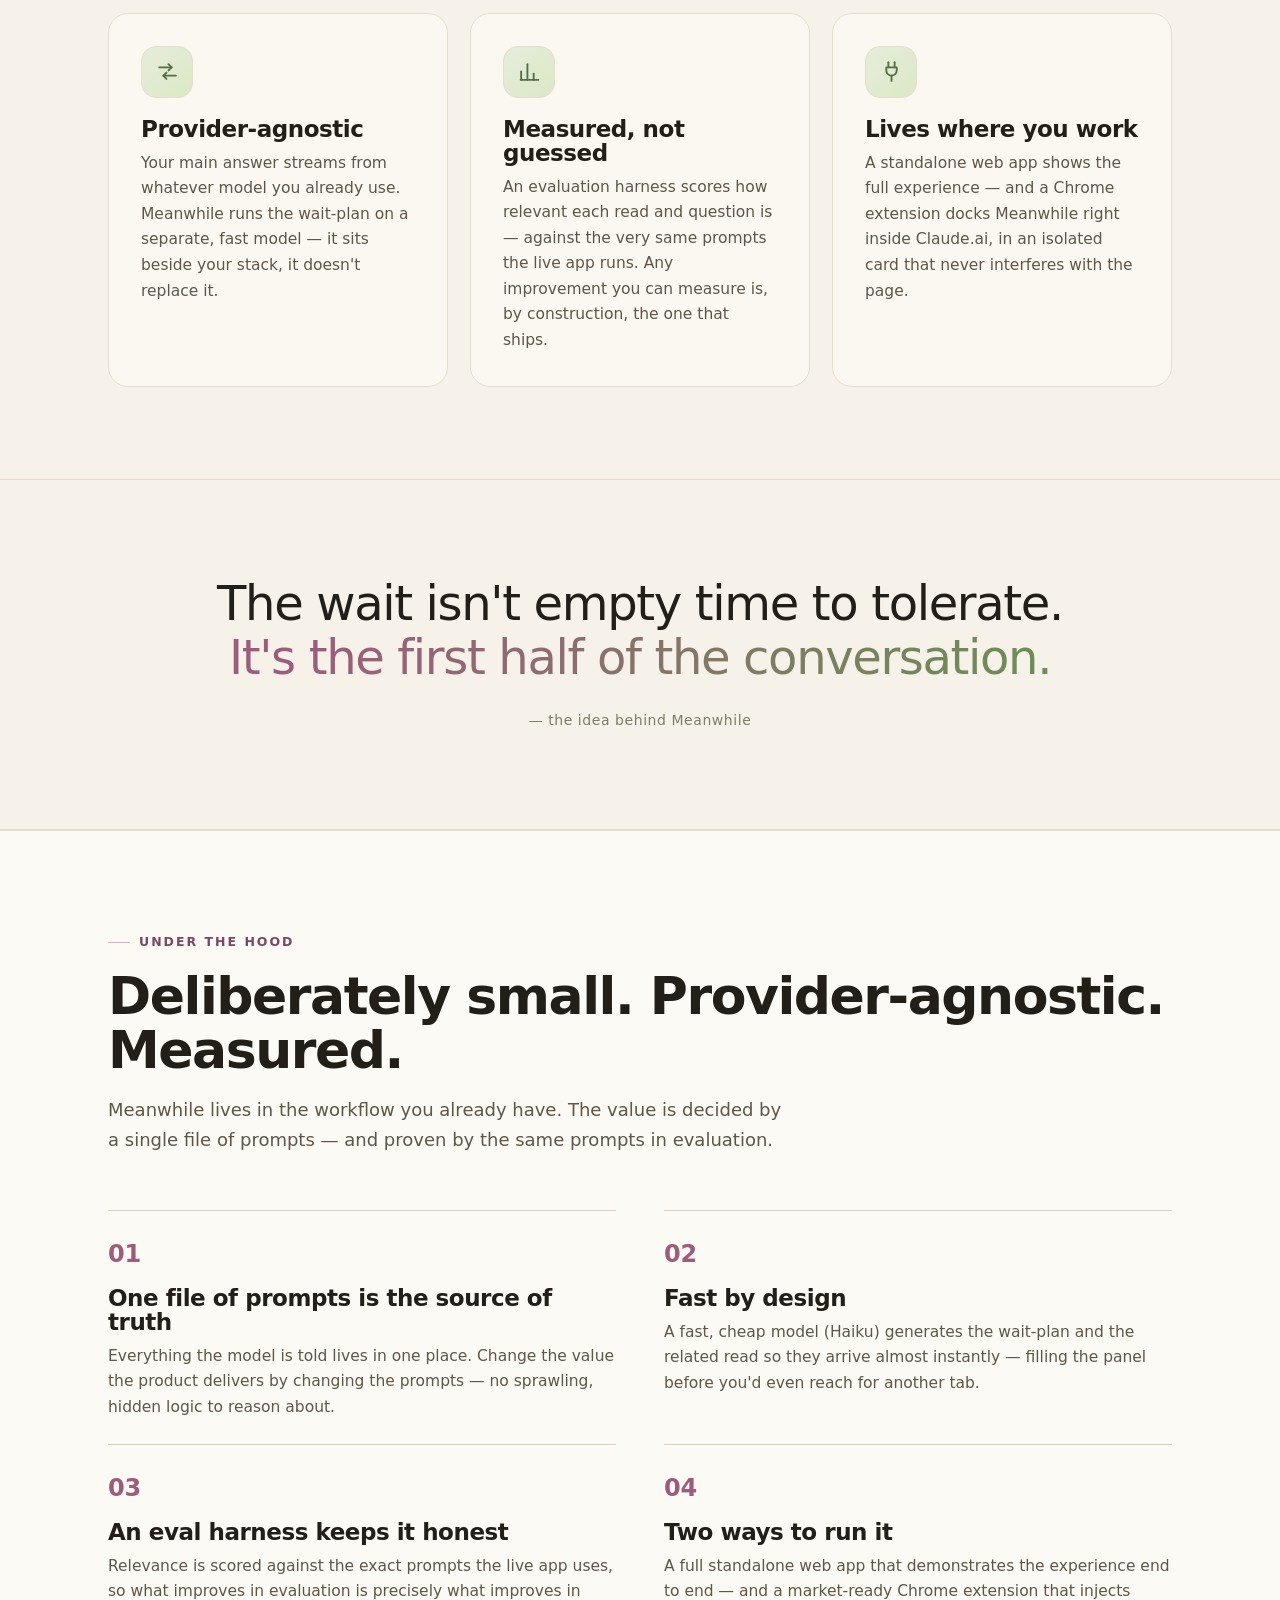
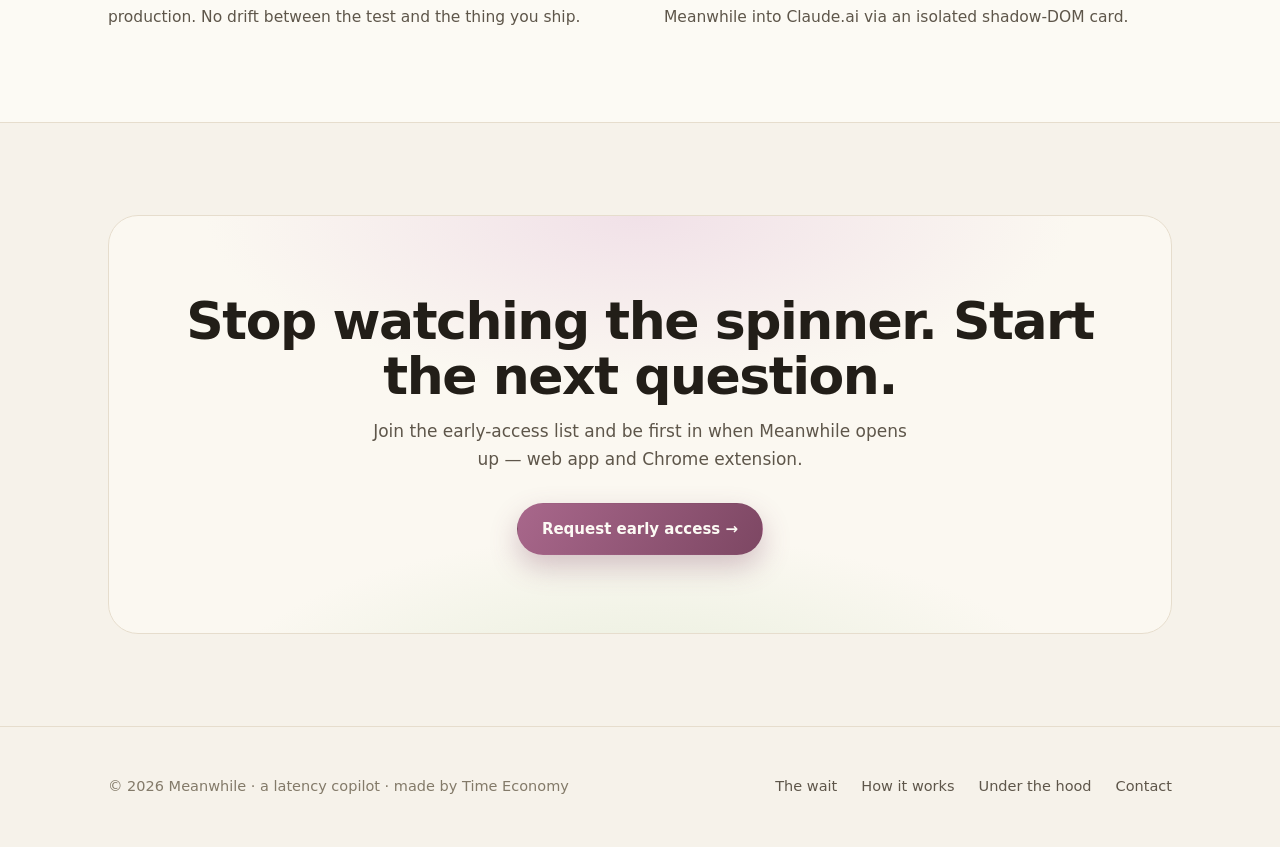
==== commit f222d3a0: "Modernize type + upgrade the centerpiece graphic - New type system: Clash Display (display) + Satosh" ====
--- a/public/index.html
+++ b/public/index.html
@@ -11,11 +11,8 @@
 <meta property="og:type" content="website" />
 <!-- mark JS-on before first paint so reveal states only hide for capable clients -->
 <script>document.documentElement.classList.add('js');</script>
-<link rel="preconnect" href="https://fonts.googleapis.com" />
-<link rel="preconnect" href="https://fonts.gstatic.com" crossorigin />
 <link rel="preconnect" href="https://api.fontshare.com" crossorigin />
-<link href="https://fonts.googleapis.com/css2?family=Fraunces:ital,opsz,wght@0,9..144,400;0,9..144,500;1,9..144,400&display=swap" rel="stylesheet" />
-<link href="https://api.fontshare.com/v2/css?f[]=general-sans@300,400,500,600&display=swap" rel="stylesheet" />
+<link href="https://api.fontshare.com/v2/css?f[]=clash-display@400,500,600,700&f[]=satoshi@300,400,500,700&display=swap" rel="stylesheet" />
 <style>
   :root {
     /* warm, earthy, climate-tech palette */
@@ -23,7 +20,7 @@
     --bg-2:      #FCFAF4;   /* lighter cream (alternating) */
     --card:      #FBF8F1;   /* card surface */
     --card-2:    #F1EADD;   /* muted earth panel */
-    --ink:       #2C271F;   /* warm near-black — body text (≈13:1 on cream) */
+    --ink:       #221E18;   /* warm near-black — body text */
     --ink-soft:  #5E564A;   /* secondary text (≈6.5:1) */
     --faint:     #837A69;   /* large labels only */
     --line:      #E6DDCD;   /* hairline */
@@ -39,7 +36,10 @@
     --green-soft:#AFC598;
     --green-tint:#E6EDDA;
 
-    --radius: 18px;
+    --display: 'Clash Display', 'Satoshi', system-ui, -apple-system, sans-serif;
+    --body: 'Satoshi', 'Inter', system-ui, -apple-system, sans-serif;
+
+    --radius: 20px;
     --max: 1120px;
     --ease: cubic-bezier(.2,.7,.2,1);
   }
@@ -49,7 +49,7 @@
   body {
     background: var(--bg);
     color: var(--ink);
-    font-family: 'General Sans', 'Inter', system-ui, -apple-system, sans-serif;
+    font-family: var(--body);
     font-size: 17px;
     line-height: 1.65;
     font-weight: 400;
@@ -58,14 +58,15 @@
     overflow-x: hidden;
   }
   h1, h2, h3, .display {
-    font-family: 'Fraunces', Georgia, 'Times New Roman', serif;
-    font-weight: 400;
-    letter-spacing: -0.015em;
-    line-height: 1.08;
+    font-family: var(--display);
+    font-weight: 600;
+    letter-spacing: -0.02em;
+    line-height: 1.04;
     color: var(--ink);
   }
   a { color: inherit; text-decoration: none; }
-  em { font-style: italic; }
+  /* modern emphasis: no italics — color + weight instead */
+  em { font-style: normal; font-weight: 500; color: var(--plum-deep); }
   .wrap { max-width: var(--max); margin: 0 auto; padding: 0 28px; }
 
   /* visible focus for keyboard users */
@@ -79,9 +80,7 @@
   .skip:focus { top: 14px; }
 
   /* soft organic backdrop */
-  .field {
-    position: fixed; inset: 0; z-index: 0; pointer-events: none; overflow: hidden;
-  }
+  .field { position: fixed; inset: 0; z-index: 0; pointer-events: none; overflow: hidden; }
   .field .blob { position: absolute; border-radius: 50%; filter: blur(60px); opacity: .55; }
   .blob-1 { width: 520px; height: 520px; left: -160px; top: -120px; background: radial-gradient(circle, var(--plum-tint), transparent 70%); }
   .blob-2 { width: 620px; height: 620px; right: -200px; top: 220px; background: radial-gradient(circle, var(--green-tint), transparent 70%); }
@@ -91,13 +90,13 @@
   /* nav */
   header {
     position: sticky; top: 0; z-index: 50;
-    backdrop-filter: blur(10px);
-    background: rgba(246,242,234,0.72);
+    backdrop-filter: blur(12px);
+    background: rgba(246,242,234,0.7);
     border-bottom: 1px solid var(--line);
   }
-  .nav { display: flex; align-items: center; justify-content: space-between; height: 72px; }
-  .brand { display: flex; align-items: center; gap: 11px; font-family: 'Fraunces', serif; font-size: 20px; font-weight: 500; letter-spacing: -0.01em; }
-  .brand .mark { position: relative; width: 26px; height: 18px; flex-shrink: 0; }
+  .nav { display: flex; align-items: center; justify-content: space-between; height: 74px; }
+  .brand { display: flex; align-items: center; gap: 11px; font-family: var(--display); font-size: 22px; font-weight: 600; letter-spacing: -0.02em; }
+  .brand .mark { position: relative; width: 28px; height: 18px; flex-shrink: 0; }
   .brand .mark i { position: absolute; top: 0; width: 18px; height: 18px; border-radius: 50%; display: block; }
   .brand .mark i:first-child { left: 0; background: var(--plum-soft); }
   .brand .mark i:last-child { right: 0; background: var(--green-soft); mix-blend-mode: multiply; }
@@ -107,34 +106,33 @@
 
   .btn {
     display: inline-flex; align-items: center; gap: 9px;
-    padding: 12px 22px; border-radius: 999px; font-weight: 600; font-size: 15px;
-    border: 1px solid transparent; cursor: pointer; font-family: inherit;
-    transition: transform .15s var(--ease), box-shadow .25s, background .2s, color .2s, border-color .2s;
-  }
-  .btn-primary { background: var(--plum); color: #FCFAF4; box-shadow: 0 10px 26px rgba(156,92,124,0.28); }
-  .btn-primary:hover { background: var(--plum-deep); transform: translateY(-2px); box-shadow: 0 16px 34px rgba(156,92,124,0.34); }
+    padding: 13px 24px; border-radius: 999px; font-weight: 600; font-size: 15px;
+    border: 1px solid transparent; cursor: pointer; font-family: var(--body);
+    transition: transform .15s var(--ease), box-shadow .25s, filter .2s, background .2s, color .2s, border-color .2s;
+  }
+  .btn-primary { background: linear-gradient(120deg, #A8678B 0%, #7D4763 100%); color: #FCFAF4; box-shadow: 0 12px 28px rgba(125,71,99,0.30); }
+  .btn-primary:hover { filter: brightness(1.05); transform: translateY(-2px); box-shadow: 0 18px 38px rgba(125,71,99,0.38); }
   .btn-ghost { background: transparent; border-color: var(--line-2); color: var(--ink); }
   .btn-ghost:hover { background: var(--card-2); border-color: var(--plum-soft); }
   @media (max-width: 760px){ .nav-links a:not(.btn){ display:none; } }
 
   /* hero */
-  .hero { padding: 104px 0 60px; text-align: center; }
+  .hero { padding: 108px 0 60px; text-align: center; }
   .eyebrow {
     display: inline-flex; align-items: center; gap: 9px;
-    font-size: 13.5px; color: var(--green-deep); font-weight: 500; letter-spacing: 0.02em;
+    font-size: 13.5px; color: var(--green-deep); font-weight: 500; letter-spacing: 0.01em;
     border: 1px solid var(--line-2); background: var(--card);
     padding: 7px 15px; border-radius: 999px; margin-bottom: 30px;
   }
   .eyebrow .leaf { width: 8px; height: 8px; border-radius: 50%; background: var(--green); box-shadow: 0 0 0 0 rgba(111,140,87,0.6); animation: pulse 2.4s infinite; }
   @keyframes pulse { 0%{ box-shadow:0 0 0 0 rgba(111,140,87,0.5);} 70%{ box-shadow:0 0 0 9px rgba(111,140,87,0);} 100%{ box-shadow:0 0 0 0 rgba(111,140,87,0);} }
 
-  h1 { font-size: clamp(42px, 7vw, 78px); letter-spacing: -0.025em; margin-bottom: 24px; }
+  h1 { font-size: clamp(46px, 7.6vw, 88px); font-weight: 600; letter-spacing: -0.035em; line-height: 0.98; margin-bottom: 24px; }
   h1 .accent {
-    font-style: italic;
-    background: linear-gradient(105deg, var(--plum) 10%, var(--green) 92%);
+    background: linear-gradient(105deg, var(--plum) 8%, var(--green) 94%);
     -webkit-background-clip: text; background-clip: text; color: transparent;
   }
-  .sub { font-size: clamp(17px, 2.1vw, 20px); color: var(--ink-soft); max-width: 660px; margin: 0 auto 34px; }
+  .sub { font-size: clamp(17px, 2.1vw, 20px); color: var(--ink-soft); max-width: 660px; margin: 0 auto 34px; font-weight: 400; }
   .cta-row { display: flex; gap: 14px; justify-content: center; flex-wrap: wrap; }
   .hero-note { margin-top: 22px; font-size: 14px; color: var(--faint); }
 
@@ -146,10 +144,10 @@
   .scene-frame {
     position: relative; width: 100%; max-width: 980px; margin: 0 auto;
     aspect-ratio: 1000 / 700;
-    border-radius: 26px; overflow: hidden;
+    border-radius: 28px; overflow: hidden;
     background: var(--card-2);
     border: 1px solid var(--line);
-    box-shadow: 0 40px 90px -40px rgba(64,48,40,0.45);
+    box-shadow: 0 50px 100px -45px rgba(58,44,34,0.5);
   }
   .scene-svg { display: block; width: 100%; height: 100%; }
 
@@ -193,10 +191,11 @@
   .alt { background: var(--bg-2); border-block: 1px solid var(--line); }
   .sec-eyebrow {
     display:inline-flex; align-items:center; gap:9px;
-    color: var(--plum-deep); font-size: 12.5px; font-weight: 600; letter-spacing: 0.14em; text-transform: uppercase; margin-bottom: 16px;
+    color: var(--plum-deep); font-size: 12.5px; font-weight: 600; letter-spacing: 0.16em; text-transform: uppercase; margin-bottom: 16px;
+    font-family: var(--body);
   }
   .sec-eyebrow::before { content:""; width: 22px; height: 1.5px; background: var(--plum-soft); display:inline-block; }
-  h2 { font-size: clamp(30px, 4.4vw, 48px); letter-spacing: -0.02em; margin-bottom: 18px; }
+  h2 { font-size: clamp(32px, 4.6vw, 52px); letter-spacing: -0.028em; margin-bottom: 18px; }
   .lead { color: var(--ink-soft); font-size: 18px; max-width: 680px; }
   .lead + .lead { margin-top: 18px; }
   .center { text-align: center; }
@@ -208,40 +207,43 @@
   @media (max-width:880px){ .features{ grid-template-columns:1fr; } }
   .feature {
     background: var(--card); border: 1px solid var(--line); border-radius: var(--radius);
-    padding: 30px; transition: transform .25s var(--ease), border-color .25s, box-shadow .25s;
-  }
-  .feature:hover { transform: translateY(-4px); border-color: var(--green-soft); box-shadow: 0 22px 44px -28px rgba(64,48,40,0.35); }
+    padding: 32px; transition: transform .25s var(--ease), border-color .25s, box-shadow .25s;
+  }
+  .feature:hover { transform: translateY(-4px); border-color: var(--green-soft); box-shadow: 0 24px 48px -28px rgba(58,44,34,0.38); }
   .feature .ic {
-    width: 50px; height: 50px; border-radius: 14px; display: grid; place-items: center;
-    background: var(--green-tint); border: 1px solid var(--line); margin-bottom: 20px;
+    width: 52px; height: 52px; border-radius: 15px; display: grid; place-items: center;
+    background: linear-gradient(135deg, var(--green-tint), #DCE8C7); border: 1px solid var(--line); margin-bottom: 20px;
     color: var(--green-deep);
   }
-  .feature .ic svg { width: 24px; height: 24px; }
+  .feature .ic svg { width: 25px; height: 25px; }
   .feature .kicker { font-size: 12.5px; font-weight: 600; letter-spacing: 0.08em; text-transform: uppercase; color: var(--green-deep); margin-bottom: 10px; }
-  .feature h3 { font-size: 22px; margin-bottom: 9px; }
+  .feature h3 { font-size: 23px; margin-bottom: 9px; letter-spacing: -0.02em; }
   .feature p { color: var(--ink-soft); font-size: 15.5px; }
 
   /* pull quote */
-  .quote { text-align:center; border-block:1px solid var(--line); padding: 92px 0; }
+  .quote { text-align:center; border-block:1px solid var(--line); padding: 96px 0; }
   .quote blockquote {
-    font-family: 'Fraunces', serif; font-weight: 400; font-style: italic;
-    font-size: clamp(26px, 4vw, 42px); line-height: 1.22; letter-spacing: -0.02em;
-    max-width: 880px; margin: 0 auto 20px; color: var(--ink);
-  }
-  .quote blockquote .hl { color: var(--plum); }
+    font-family: var(--display); font-weight: 500;
+    font-size: clamp(28px, 4.2vw, 48px); line-height: 1.14; letter-spacing: -0.028em;
+    max-width: 900px; margin: 0 auto 20px; color: var(--ink);
+  }
+  .quote blockquote .hl {
+    background: linear-gradient(105deg, var(--plum) 10%, var(--green) 95%);
+    -webkit-background-clip: text; background-clip: text; color: transparent;
+  }
   .quote cite { color: var(--faint); font-style: normal; font-size: 14px; font-weight: 500; letter-spacing: 0.04em; }
 
   /* product jobs */
   .jobs { display: grid; grid-template-columns: repeat(2,1fr); gap: 24px 48px; margin-top: 56px; }
   @media (max-width:780px){ .jobs{ grid-template-columns:1fr; } }
   .job { border-top: 1.5px solid var(--line-2); padding-top: 24px; }
-  .job .n { font-family: 'Fraunces', serif; color: var(--plum); font-size: 22px; margin-bottom: 12px; }
-  .job h3 { font-size: 22px; margin-bottom: 9px; }
+  .job .n { font-family: var(--display); font-weight: 600; color: var(--plum); font-size: 24px; margin-bottom: 12px; letter-spacing: -0.01em; }
+  .job h3 { font-size: 23px; margin-bottom: 9px; letter-spacing: -0.02em; }
   .job p { color: var(--ink-soft); font-size: 15.5px; }
 
   /* CTA band */
   .band {
-    text-align: center; border-radius: 28px; padding: 76px 30px;
+    text-align: center; border-radius: 30px; padding: 78px 30px;
     background:
       radial-gradient(620px 240px at 50% 0%, var(--plum-tint), transparent 70%),
       radial-gradient(620px 260px at 50% 120%, var(--green-tint), transparent 70%),
@@ -284,9 +286,9 @@
 
   @media (max-width: 560px){
     .wrap { padding: 0 20px; }
-    .hero { padding: 72px 0 40px; }
+    .hero { padding: 76px 0 40px; }
     section { padding: 68px 0; }
-    .feature, .band { padding: 24px; }
+    .feature, .band { padding: 26px; }
   }
 </style>
 </head>
@@ -339,63 +341,87 @@
           <title id="sceneTitle">An engineer using Meanwhile in an open software office, seen over the shoulder</title>
           <desc id="sceneDesc">Over-the-shoulder illustration of a software engineer at a sunlit desk in an open-plan office with other engineers working nearby, in soft plum-pink and light-green tones. On the monitor, a chat answer streams on the left while a docked Meanwhile panel on the right shows a related read and one-tap follow-up questions.</desc>
           <defs>
-            <linearGradient id="glass" x1="0" y1="0" x2="0" y2="1">
-              <stop offset="0" stop-color="#FBF8F1"/>
-              <stop offset="1" stop-color="#E6EDDA"/>
-            </linearGradient>
-            <clipPath id="winClip"><rect x="676" y="96" width="238" height="268" rx="4"/></clipPath>
+            <linearGradient id="wall" x1="0" y1="0" x2="0" y2="1"><stop offset="0" stop-color="#F1E9DA"/><stop offset="1" stop-color="#E4D7C1"/></linearGradient>
+            <linearGradient id="floor" x1="0" y1="0" x2="0" y2="1"><stop offset="0" stop-color="#E7DAC3"/><stop offset="1" stop-color="#D5C4A6"/></linearGradient>
+            <linearGradient id="beam" x1="0.8" y1="0" x2="0.2" y2="1"><stop offset="0" stop-color="#FFFFFF" stop-opacity="0.55"/><stop offset="1" stop-color="#FFFFFF" stop-opacity="0"/></linearGradient>
+            <radialGradient id="glow" cx="0.48" cy="0.42" r="0.6"><stop offset="0" stop-color="#F4E4EB" stop-opacity="0.85"/><stop offset="1" stop-color="#F4E4EB" stop-opacity="0"/></radialGradient>
+            <linearGradient id="sky" x1="0" y1="0" x2="0" y2="1"><stop offset="0" stop-color="#FDFBF5"/><stop offset="0.55" stop-color="#EAF0DE"/><stop offset="1" stop-color="#DBE7C7"/></linearGradient>
+            <radialGradient id="sun" cx="0.5" cy="0.5" r="0.5"><stop offset="0" stop-color="#FCF1D8"/><stop offset="1" stop-color="#FCF1D8" stop-opacity="0"/></radialGradient>
+            <linearGradient id="skin" x1="0.15" y1="0" x2="0.4" y2="1"><stop offset="0" stop-color="#E3C4A7"/><stop offset="1" stop-color="#C9A081"/></linearGradient>
+            <linearGradient id="hair" x1="0" y1="0" x2="0" y2="1"><stop offset="0" stop-color="#7E6552"/><stop offset="1" stop-color="#564434"/></linearGradient>
+            <linearGradient id="shirt" x1="0" y1="0" x2="0" y2="1"><stop offset="0" stop-color="#B27B9B"/><stop offset="1" stop-color="#894D6A"/></linearGradient>
+            <linearGradient id="chair" x1="0" y1="0" x2="0" y2="1"><stop offset="0" stop-color="#D7C5AB"/><stop offset="1" stop-color="#B8A485"/></linearGradient>
+            <linearGradient id="deskG" x1="0" y1="0" x2="0" y2="1"><stop offset="0" stop-color="#D8C5A6"/><stop offset="1" stop-color="#BCA785"/></linearGradient>
+            <linearGradient id="bezel" x1="0" y1="0" x2="0" y2="1"><stop offset="0" stop-color="#ECE2CF"/><stop offset="1" stop-color="#D5C8AF"/></linearGradient>
+            <linearGradient id="screen" x1="0" y1="0" x2="0" y2="1"><stop offset="0" stop-color="#FFFFFF"/><stop offset="1" stop-color="#F4EFE4"/></linearGradient>
+            <linearGradient id="panelG" x1="0" y1="0" x2="0" y2="1"><stop offset="0" stop-color="#EEF4E4"/><stop offset="1" stop-color="#DBE8C8"/></linearGradient>
+            <linearGradient id="userMsg" x1="0" y1="0" x2="1" y2="0"><stop offset="0" stop-color="#E1BACD"/><stop offset="1" stop-color="#CE96B3"/></linearGradient>
+            <linearGradient id="cardG" x1="0" y1="0" x2="0" y2="1"><stop offset="0" stop-color="#FFFFFF"/><stop offset="1" stop-color="#FBF6EE"/></linearGradient>
+            <linearGradient id="cta" x1="0" y1="0" x2="1" y2="1"><stop offset="0" stop-color="#A8678B"/><stop offset="1" stop-color="#7D4763"/></linearGradient>
+            <linearGradient id="plantA" x1="0" y1="1" x2="0" y2="0"><stop offset="0" stop-color="#6F8C57"/><stop offset="1" stop-color="#9DB87E"/></linearGradient>
+            <clipPath id="winClip"><rect x="676" y="96" width="238" height="268" rx="6"/></clipPath>
+            <clipPath id="screenClip"><rect x="316" y="260" width="328" height="168" rx="9"/></clipPath>
+            <filter id="soft" x="-25%" y="-25%" width="150%" height="150%"><feGaussianBlur stdDeviation="7"/></filter>
           </defs>
 
           <!-- room -->
           <g class="l-room">
-            <rect x="0" y="0" width="1000" height="520" fill="#ECE3D3"/>
-            <rect x="0" y="500" width="1000" height="200" fill="#E2D5BF"/>
-            <rect x="0" y="500" width="1000" height="7" fill="#D7C8AF"/>
+            <rect x="0" y="0" width="1000" height="520" fill="url(#wall)"/>
+            <rect x="0" y="500" width="1000" height="200" fill="url(#floor)"/>
+            <rect x="0" y="497" width="1000" height="6" fill="#CCBA9C"/>
+            <ellipse cx="472" cy="300" rx="400" ry="270" fill="url(#glow)"/>
+            <polygon points="712,118 902,150 548,520 360,520" fill="url(#beam)" opacity="0.5"/>
           </g>
 
           <!-- window + daylight -->
           <g class="l-window">
-            <polygon points="660,118 922,118 1000,520 548,520" fill="#FFFFFF" opacity="0.10"/>
-            <rect x="660" y="80" width="270" height="300" rx="10" fill="#FBF8F1"/>
+            <rect x="660" y="76" width="272" height="304" rx="12" fill="#F7F2E8"/>
             <g clip-path="url(#winClip)">
-              <rect x="676" y="96" width="238" height="268" fill="url(#glass)"/>
-              <circle cx="744" cy="330" r="64" fill="#9FBA86" opacity="0.75"/>
-              <circle cx="858" cy="350" r="50" fill="#B6CDA0" opacity="0.8"/>
-              <circle cx="800" cy="300" r="34" fill="#C7DBB2" opacity="0.7"/>
+              <rect x="676" y="96" width="238" height="268" fill="url(#sky)"/>
+              <circle cx="858" cy="150" r="48" fill="url(#sun)"/>
+              <rect x="690" y="250" width="26" height="80" fill="#CFE0BC" opacity="0.5"/>
+              <rect x="724" y="272" width="20" height="58" fill="#CFE0BC" opacity="0.4"/>
+              <circle cx="744" cy="338" r="72" fill="#9FBA86" opacity="0.7"/>
+              <circle cx="858" cy="358" r="56" fill="#B6CDA0" opacity="0.75"/>
+              <circle cx="800" cy="302" r="40" fill="#C7DBB2" opacity="0.6"/>
             </g>
-            <rect x="791" y="96" width="8" height="268" fill="#FBF8F1"/>
-            <rect x="676" y="226" width="238" height="8" fill="#FBF8F1"/>
+            <rect x="792" y="96" width="7" height="268" fill="#F7F2E8"/>
+            <rect x="676" y="222" width="238" height="7" fill="#F7F2E8"/>
+            <rect x="660" y="76" width="272" height="304" rx="12" fill="none" stroke="#E6DDCD" stroke-width="2"/>
           </g>
 
           <!-- coworkers: other engineers at desks in the open office -->
           <g class="l-coworkers">
             <!-- coworker A (front-left) -->
-            <path d="M119 378 q0 -46 36 -46 q36 0 36 46 Z" fill="#88708B"/>
-            <circle cx="155" cy="300" r="21" fill="#C9A98D"/>
+            <path d="M119 378 q0 -46 36 -46 q36 0 36 46 Z" fill="#8A7290"/>
+            <circle cx="155" cy="300" r="21" fill="url(#skin)"/>
             <path d="M134 297 a21 21 0 0 1 42 0 q-21 -9 -42 0Z" fill="#6E5A48"/>
-            <ellipse cx="150" cy="404" rx="94" ry="9" fill="#000" opacity="0.04"/>
-            <rect x="62" y="372" width="176" height="12" rx="4" fill="#CBB99C"/>
-            <rect x="118" y="320" width="74" height="48" rx="6" fill="#D9CDB6"/>
-            <rect x="126" y="328" width="58" height="32" rx="3" fill="#EFE7D8"/>
+            <ellipse cx="150" cy="405" rx="98" ry="9" fill="#000" opacity="0.05"/>
+            <rect x="60" y="372" width="180" height="13" rx="5" fill="url(#deskG)"/>
+            <rect x="118" y="318" width="76" height="50" rx="7" fill="#D6CAB3"/>
+            <rect x="126" y="326" width="60" height="34" rx="4" fill="#EFE7D8"/>
+            <rect x="134" y="332" width="40" height="4" rx="2" fill="#C9D9B4"/>
+            <rect x="134" y="340" width="30" height="4" rx="2" fill="#E0CBD7"/>
             <rect x="148" y="366" width="14" height="8" fill="#C7B79D"/>
 
             <!-- coworker B (further back, partly behind the foreground desk) -->
-            <g opacity="0.86">
+            <g opacity="0.78">
               <path d="M246 350 q0 -38 30 -38 q30 0 30 38 Z" fill="#7E956A"/>
-              <circle cx="276" cy="280" r="17" fill="#C9A98D"/>
+              <circle cx="276" cy="280" r="17" fill="url(#skin)"/>
               <path d="M259 277 a17 17 0 0 1 34 0 q-17 -7 -34 0Z" fill="#574231"/>
-              <rect x="214" y="346" width="118" height="10" rx="4" fill="#C7B59A"/>
-              <rect x="250" y="302" width="60" height="40" rx="5" fill="#D4C7B0"/>
-              <rect x="257" y="308" width="46" height="26" rx="3" fill="#EBE2D2"/>
+              <rect x="214" y="346" width="120" height="11" rx="4" fill="#C9B79B"/>
+              <rect x="250" y="302" width="62" height="42" rx="6" fill="#D2C5AE"/>
+              <rect x="257" y="308" width="48" height="28" rx="3" fill="#EBE2D2"/>
               <rect x="274" y="340" width="12" height="7" fill="#C2B196"/>
             </g>
           </g>
 
           <!-- plant -->
           <g class="l-plant">
-            <path d="M566 470 h66 l-9 78 h-48 z" fill="#C79B82"/>
+            <path d="M566 470 h66 l-9 80 h-48 z" fill="#C99A80"/>
+            <path d="M566 470 h66 l-3 26 h-60 z" fill="#BD8C71"/>
             <ellipse cx="599" cy="470" rx="33" ry="8" fill="#B98C73"/>
-            <path d="M599 470 C 556 402, 560 356, 596 326 C 614 366, 616 426, 599 470 Z" fill="#7E9C63"/>
+            <path d="M599 470 C 556 402, 560 356, 596 326 C 614 366, 616 426, 599 470 Z" fill="url(#plantA)"/>
             <path d="M599 470 C 632 410, 660 392, 666 352 C 632 360, 604 408, 599 470 Z" fill="#6F8C57"/>
             <path d="M599 470 C 566 414, 540 398, 534 360 C 568 366, 596 412, 599 470 Z" fill="#88A56A"/>
             <path d="M599 470 C 600 408, 596 372, 612 344 C 624 372, 620 426, 599 470 Z" fill="#9DB87E"/>
@@ -403,90 +429,98 @@
 
           <!-- desk -->
           <g class="l-desk">
-            <ellipse cx="500" cy="476" rx="380" ry="20" fill="#000" opacity="0.04"/>
-            <rect x="150" y="438" width="700" height="34" rx="12" fill="#CDB99C"/>
-            <rect x="150" y="466" width="700" height="58" rx="6" fill="#BCA785"/>
+            <ellipse cx="500" cy="478" rx="386" ry="20" fill="#000" opacity="0.05"/>
+            <rect x="150" y="436" width="700" height="36" rx="13" fill="url(#deskG)"/>
+            <rect x="150" y="436" width="700" height="6" rx="3" fill="#E2D2B6" opacity="0.7"/>
+            <rect x="150" y="468" width="700" height="58" rx="6" fill="#B49F7D"/>
             <!-- notebook -->
-            <rect x="214" y="414" width="92" height="26" rx="4" fill="#D9AFC3"/>
-            <rect x="214" y="414" width="92" height="8" rx="4" fill="#C99BB4"/>
+            <rect x="206" y="410" width="96" height="28" rx="5" fill="#D9AFC3"/>
+            <rect x="206" y="410" width="96" height="9" rx="5" fill="#C99BB4"/>
+            <rect x="214" y="424" width="60" height="3" rx="1.5" fill="#C99BB4" opacity="0.7"/>
             <!-- coffee -->
-            <rect x="648" y="404" width="40" height="34" rx="7" fill="#FBF8F1"/>
-            <path d="M688 412 h10 a9 9 0 0 1 0 18 h-10" fill="none" stroke="#E6DDCD" stroke-width="5"/>
-            <ellipse cx="668" cy="404" rx="20" ry="5" fill="#E6EDDA"/>
+            <rect x="650" y="402" width="42" height="36" rx="8" fill="#FBF8F1"/>
+            <path d="M692 410 h11 a10 10 0 0 1 0 20 h-11" fill="none" stroke="#E6DDCD" stroke-width="5"/>
+            <ellipse cx="671" cy="402" rx="21" ry="5" fill="#E6EDDA"/>
+            <path d="M666 393 q5 -8 0 -16 M676 393 q5 -8 0 -16" stroke="#D9CFBE" stroke-width="2.5" fill="none" stroke-linecap="round"/>
           </g>
 
           <!-- monitor + Meanwhile screen UI -->
           <g class="l-monitor">
-            <ellipse cx="480" cy="452" rx="120" ry="12" fill="#000" opacity="0.05"/>
-            <rect x="460" y="430" width="40" height="22" fill="#CFC2AC"/>
-            <rect x="420" y="448" width="120" height="11" rx="5" fill="#C3B59C"/>
-            <rect x="300" y="244" width="360" height="200" rx="16" fill="#E3D9C6"/>
-            <rect x="316" y="260" width="328" height="168" rx="9" fill="#FBF8F1"/>
-            <!-- window chrome -->
-            <circle cx="334" cy="278" r="4" fill="#D9AFC3"/>
-            <circle cx="348" cy="278" r="4" fill="#AFC598"/>
-            <circle cx="362" cy="278" r="4" fill="#DBCFBA"/>
-
-            <!-- ===== chat (left): your prompt + the answer streaming ===== -->
-            <rect x="372" y="294" width="124" height="18" rx="9" fill="#D9AFC3"/>
-            <!-- model "thinking" dots -->
-            <circle class="tdot"        cx="334" cy="334" r="3.4" fill="#B98FAD"/>
-            <circle class="tdot tdot2"  cx="346" cy="334" r="3.4" fill="#B98FAD"/>
-            <circle class="tdot tdot3"  cx="358" cy="334" r="3.4" fill="#B98FAD"/>
-            <!-- answer streaming in -->
-            <rect x="332" y="350" width="150" height="7" rx="3.5" fill="#E2D9C8"/>
-            <rect x="332" y="364" width="120" height="7" rx="3.5" fill="#E2D9C8"/>
-            <rect x="332" y="378" width="138" height="7" rx="3.5" fill="#E2D9C8"/>
-            <rect x="332" y="392" width="92"  height="7" rx="3.5" fill="#E2D9C8"/>
-
-            <!-- ===== Meanwhile panel (right): related read + prep questions ===== -->
-            <rect x="510" y="262" width="130" height="164" fill="#E6EDDA"/>
-            <path d="M510 262 V426" stroke="#CFE0BC" stroke-width="2"/>
-            <circle cx="524" cy="284" r="5" fill="#6F8C57"/>
-            <text x="536" y="288" font-family="'General Sans',sans-serif" font-size="11.5" font-weight="600" fill="#566E43">Meanwhile</text>
-            <!-- related read (top line streams in) -->
-            <rect x="524" y="302" width="100" height="6" rx="3" fill="#CFE0BC"/>
-            <rect class="stream" x="524" y="302" width="100" height="6" rx="3" fill="#9DB87E"/>
-            <rect x="524" y="316" width="84" height="6" rx="3" fill="#C4D7AC"/>
-            <rect x="524" y="330" width="94" height="6" rx="3" fill="#C4D7AC"/>
-            <rect x="524" y="344" width="72" height="6" rx="3" fill="#C4D7AC"/>
-            <!-- one-tap prep questions -->
-            <rect x="524" y="362" width="104" height="22" rx="11" fill="#FBF8F1" stroke="#AFC598"/>
-            <text x="534" y="377" font-family="'General Sans',sans-serif" font-size="10" font-weight="500" fill="#566E43">How does it scale?</text>
-            <rect x="524" y="390" width="104" height="22" rx="11" fill="#FBF8F1" stroke="#AFC598"/>
-            <text x="534" y="405" font-family="'General Sans',sans-serif" font-size="10" font-weight="500" fill="#566E43">What about cost?</text>
+            <rect x="306" y="256" width="360" height="200" rx="18" fill="#3a2c22" opacity="0.16" filter="url(#soft)"/>
+            <ellipse cx="480" cy="454" rx="122" ry="12" fill="#000" opacity="0.06"/>
+            <rect x="460" y="430" width="40" height="24" fill="#C7B9A1"/>
+            <rect x="418" y="448" width="124" height="12" rx="6" fill="#BBAC92"/>
+            <rect x="300" y="244" width="360" height="200" rx="18" fill="url(#bezel)"/>
+            <rect x="300" y="244" width="360" height="200" rx="18" fill="none" stroke="#E7DDCB" stroke-width="1.5"/>
+            <rect x="316" y="260" width="328" height="168" rx="9" fill="url(#screen)"/>
+            <g clip-path="url(#screenClip)">
+              <!-- top bar -->
+              <rect x="316" y="260" width="328" height="26" fill="#F3EEE2"/>
+              <circle cx="334" cy="273" r="4" fill="#D9AFC3"/>
+              <circle cx="348" cy="273" r="4" fill="#AFC598"/>
+              <circle cx="362" cy="273" r="4" fill="#DBCFBA"/>
+              <!-- chat (left): your prompt + the answer streaming -->
+              <rect x="372" y="296" width="124" height="18" rx="9" fill="url(#userMsg)"/>
+              <circle class="tdot"       cx="334" cy="334" r="3.6" fill="#B98FAD"/>
+              <circle class="tdot tdot2" cx="346" cy="334" r="3.6" fill="#B98FAD"/>
+              <circle class="tdot tdot3" cx="358" cy="334" r="3.6" fill="#B98FAD"/>
+              <rect x="332" y="350" width="150" height="7" rx="3.5" fill="#E6DDCC"/>
+              <rect x="332" y="364" width="120" height="7" rx="3.5" fill="#E6DDCC"/>
+              <rect x="332" y="378" width="138" height="7" rx="3.5" fill="#E6DDCC"/>
+              <rect x="332" y="392" width="92"  height="7" rx="3.5" fill="#E6DDCC"/>
+              <!-- glass Meanwhile panel (right): related read + prep questions -->
+              <rect x="506" y="286" width="138" height="142" fill="url(#panelG)"/>
+              <rect x="506" y="286" width="138" height="40" fill="#FFFFFF" opacity="0.14"/>
+              <path d="M506 286 V428" stroke="#CFE0BC" stroke-width="1.5"/>
+              <circle cx="524" cy="306" r="5" fill="#6F8C57"/>
+              <text x="536" y="310" font-family="Satoshi, sans-serif" font-size="11.5" font-weight="600" fill="#566E43">Meanwhile</text>
+              <rect x="524" y="322" width="100" height="6" rx="3" fill="#CFE0BC"/>
+              <rect class="stream" x="524" y="322" width="100" height="6" rx="3" fill="#7E9C63"/>
+              <rect x="524" y="336" width="84" height="6" rx="3" fill="#C4D7AC"/>
+              <rect x="524" y="350" width="94" height="6" rx="3" fill="#C4D7AC"/>
+              <rect x="524" y="364" width="70" height="6" rx="3" fill="#C4D7AC"/>
+              <rect x="524" y="380" width="106" height="20" rx="10" fill="#FBF8F1" stroke="#AFC598"/>
+              <text x="533" y="393.5" font-family="Satoshi, sans-serif" font-size="9.5" font-weight="500" fill="#566E43">How does it scale?</text>
+              <rect x="524" y="404" width="106" height="20" rx="10" fill="#FBF8F1" stroke="#AFC598"/>
+              <text x="533" y="417.5" font-family="Satoshi, sans-serif" font-size="9.5" font-weight="500" fill="#566E43">What about cost?</text>
+              <!-- screen sheen -->
+              <polygon points="316,260 470,260 372,428 316,428" fill="#FFFFFF" opacity="0.05"/>
+            </g>
           </g>
 
           <!-- person (over-the-shoulder) -->
           <g class="l-person">
-            <ellipse cx="448" cy="688" rx="170" ry="26" fill="#000" opacity="0.05"/>
+            <ellipse cx="448" cy="690" rx="174" ry="26" fill="#000" opacity="0.06"/>
             <!-- chair back -->
-            <path d="M300 700 V598 q0 -54 54 -54 h188 q54 0 54 54 V700 Z" fill="#CBB89F"/>
-            <path d="M318 700 V600 q0 -40 40 -40 h180 q40 0 40 40 V700 Z" fill="#C0AB8E"/>
+            <path d="M300 700 V598 q0 -56 56 -56 h184 q56 0 56 56 V700 Z" fill="url(#chair)"/>
+            <path d="M318 700 V600 q0 -40 40 -40 h180 q40 0 40 40 V700 Z" fill="#BCA88A"/>
             <!-- torso / shirt -->
-            <path d="M330 700 V648 q0 -64 118 -64 q118 0 118 64 V700 Z" fill="#A86E89"/>
-            <path d="M448 584 q-58 0 -88 30 q40 -10 88 -10 q48 0 88 10 q-30 -30 -88 -30Z" fill="#9C5C7C" opacity="0.55"/>
+            <path d="M330 700 V648 q0 -66 118 -66 q118 0 118 66 V700 Z" fill="url(#shirt)"/>
+            <path d="M448 582 q-60 0 -90 32 q42 -11 90 -11 q48 0 90 11 q-30 -32 -90 -32Z" fill="#9C5C7C" opacity="0.5"/>
+            <path d="M430 590 l18 16 l18 -16" fill="none" stroke="#7D4763" stroke-width="3" opacity="0.45" stroke-linecap="round"/>
             <!-- neck -->
-            <rect x="420" y="556" width="56" height="56" rx="22" fill="#D8B79B"/>
+            <rect x="420" y="554" width="56" height="58" rx="22" fill="url(#skin)"/>
             <!-- head (back) -->
-            <circle cx="448" cy="528" r="72" fill="#D8B79B"/>
-            <circle cx="448" cy="520" r="72" fill="#6E5A48"/>
-            <path d="M384 506 a66 66 0 0 1 128 0 q-64 -22 -128 0Z" fill="#7C6753"/>
+            <circle cx="448" cy="526" r="73" fill="url(#skin)"/>
+            <circle cx="448" cy="518" r="73" fill="url(#hair)"/>
+            <path d="M382 504 a66 66 0 0 1 132 0 q-66 -24 -132 0Z" fill="#54422F"/>
             <!-- headphones -->
-            <path d="M380 524 a68 68 0 0 1 136 0" fill="none" stroke="#6F8C57" stroke-width="13" stroke-linecap="round"/>
-            <rect x="368" y="516" width="22" height="46" rx="10" fill="#6F8C57"/>
-            <rect x="506" y="516" width="22" height="46" rx="10" fill="#6F8C57"/>
+            <path d="M378 522 a70 70 0 0 1 140 0" fill="none" stroke="#566E43" stroke-width="13" stroke-linecap="round"/>
+            <rect x="366" y="514" width="22" height="48" rx="11" fill="#6F8C57"/>
+            <rect x="508" y="514" width="22" height="48" rx="11" fill="#6F8C57"/>
+            <rect x="370" y="514" width="5" height="48" rx="2.5" fill="#88A56A"/>
           </g>
 
           <!-- floating Meanwhile callout: the sharper follow-up, staged -->
           <g class="l-nudge">
-            <rect x="104" y="150" width="266" height="128" rx="20" fill="#FBF8F1" stroke="#E6DDCD"/>
-            <rect x="104" y="150" width="266" height="128" rx="20" fill="none" stroke="#000" stroke-opacity="0.03"/>
-            <circle cx="128" cy="182" r="6" fill="#6F8C57"/>
-            <text x="142" y="186" font-family="'General Sans',sans-serif" font-size="12" font-weight="600" fill="#566E43">Meanwhile</text>
-            <text x="124" y="219" font-family="'Fraunces',serif" font-size="22" fill="#2C271F">Next question, ready</text>
-            <rect x="124" y="232" width="222" height="32" rx="16" fill="#9C5C7C"/>
-            <text x="140" y="253" font-family="'General Sans',sans-serif" font-size="12" font-weight="600" fill="#FCFAF4">Fire the sharper follow-up →</text>
+            <rect x="104" y="156" width="270" height="128" rx="22" fill="#2c2118" opacity="0.16" filter="url(#soft)"/>
+            <rect x="100" y="150" width="270" height="128" rx="22" fill="url(#cardG)" stroke="#EAE0CF"/>
+            <rect x="100" y="150" width="270" height="44" rx="22" fill="#FFFFFF" opacity="0.06"/>
+            <circle cx="126" cy="182" r="6" fill="#6F8C57"/>
+            <text x="140" y="186" font-family="Satoshi, sans-serif" font-size="12" font-weight="600" fill="#566E43">Meanwhile</text>
+            <text x="120" y="221" font-family="'Clash Display', sans-serif" font-size="23" font-weight="600" fill="#221E18">Next question, ready</text>
+            <rect x="120" y="234" width="226" height="34" rx="17" fill="url(#cta)"/>
+            <text x="138" y="256" font-family="Satoshi, sans-serif" font-size="12" font-weight="600" fill="#FCFAF4">Fire the sharper follow-up →</text>
           </g>
         </svg>
       </div>
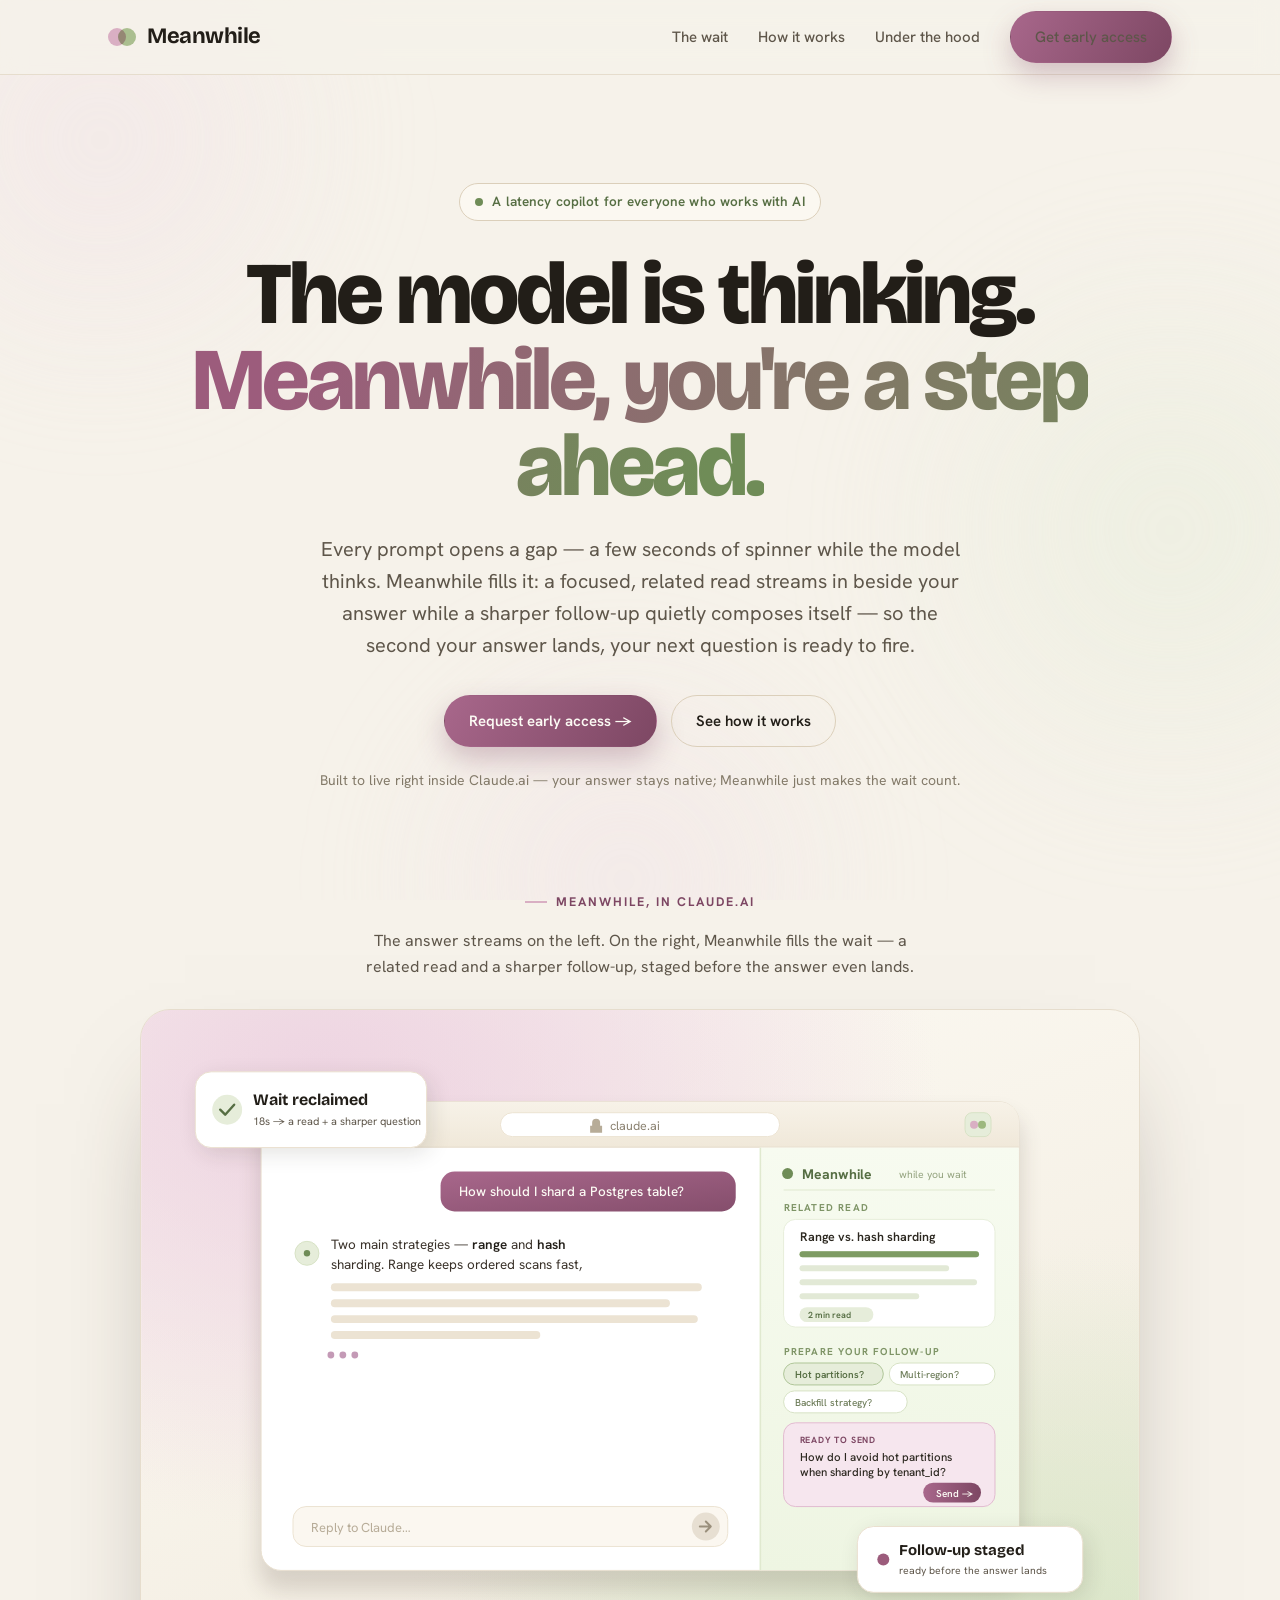
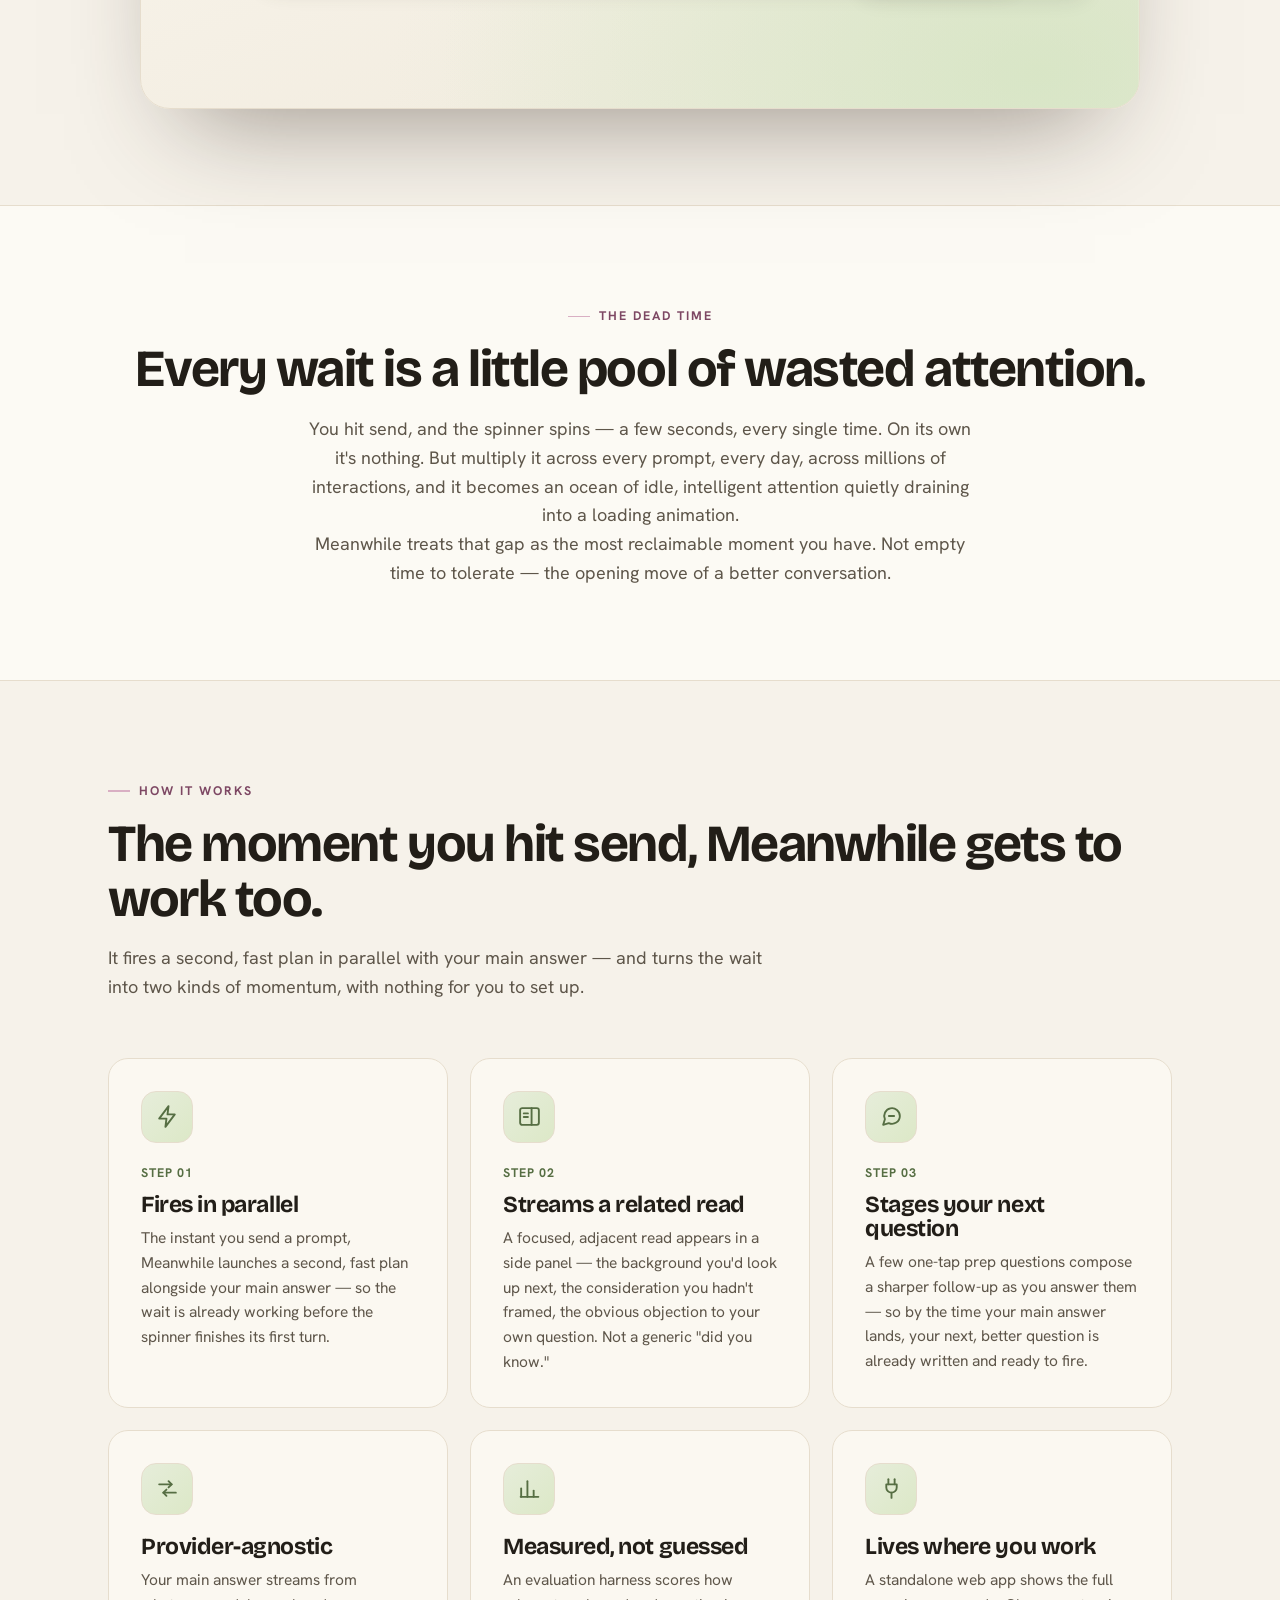
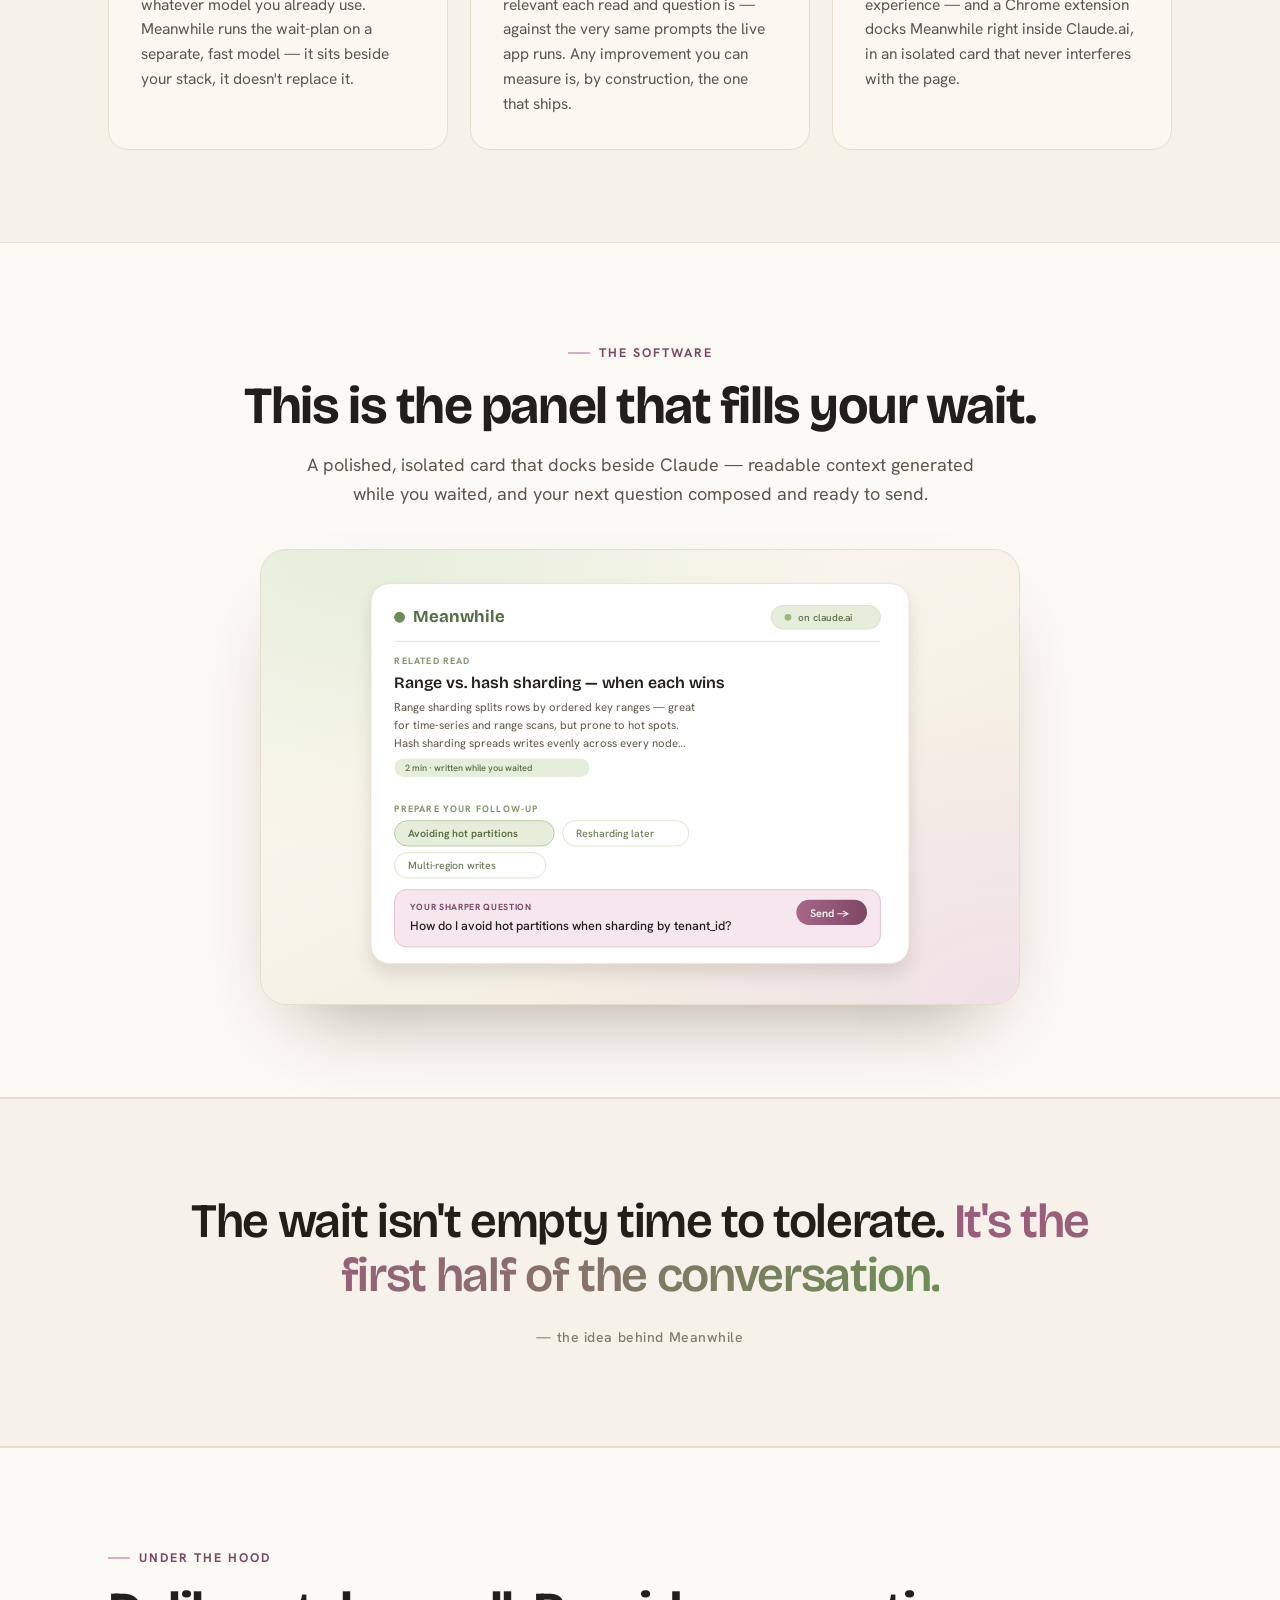
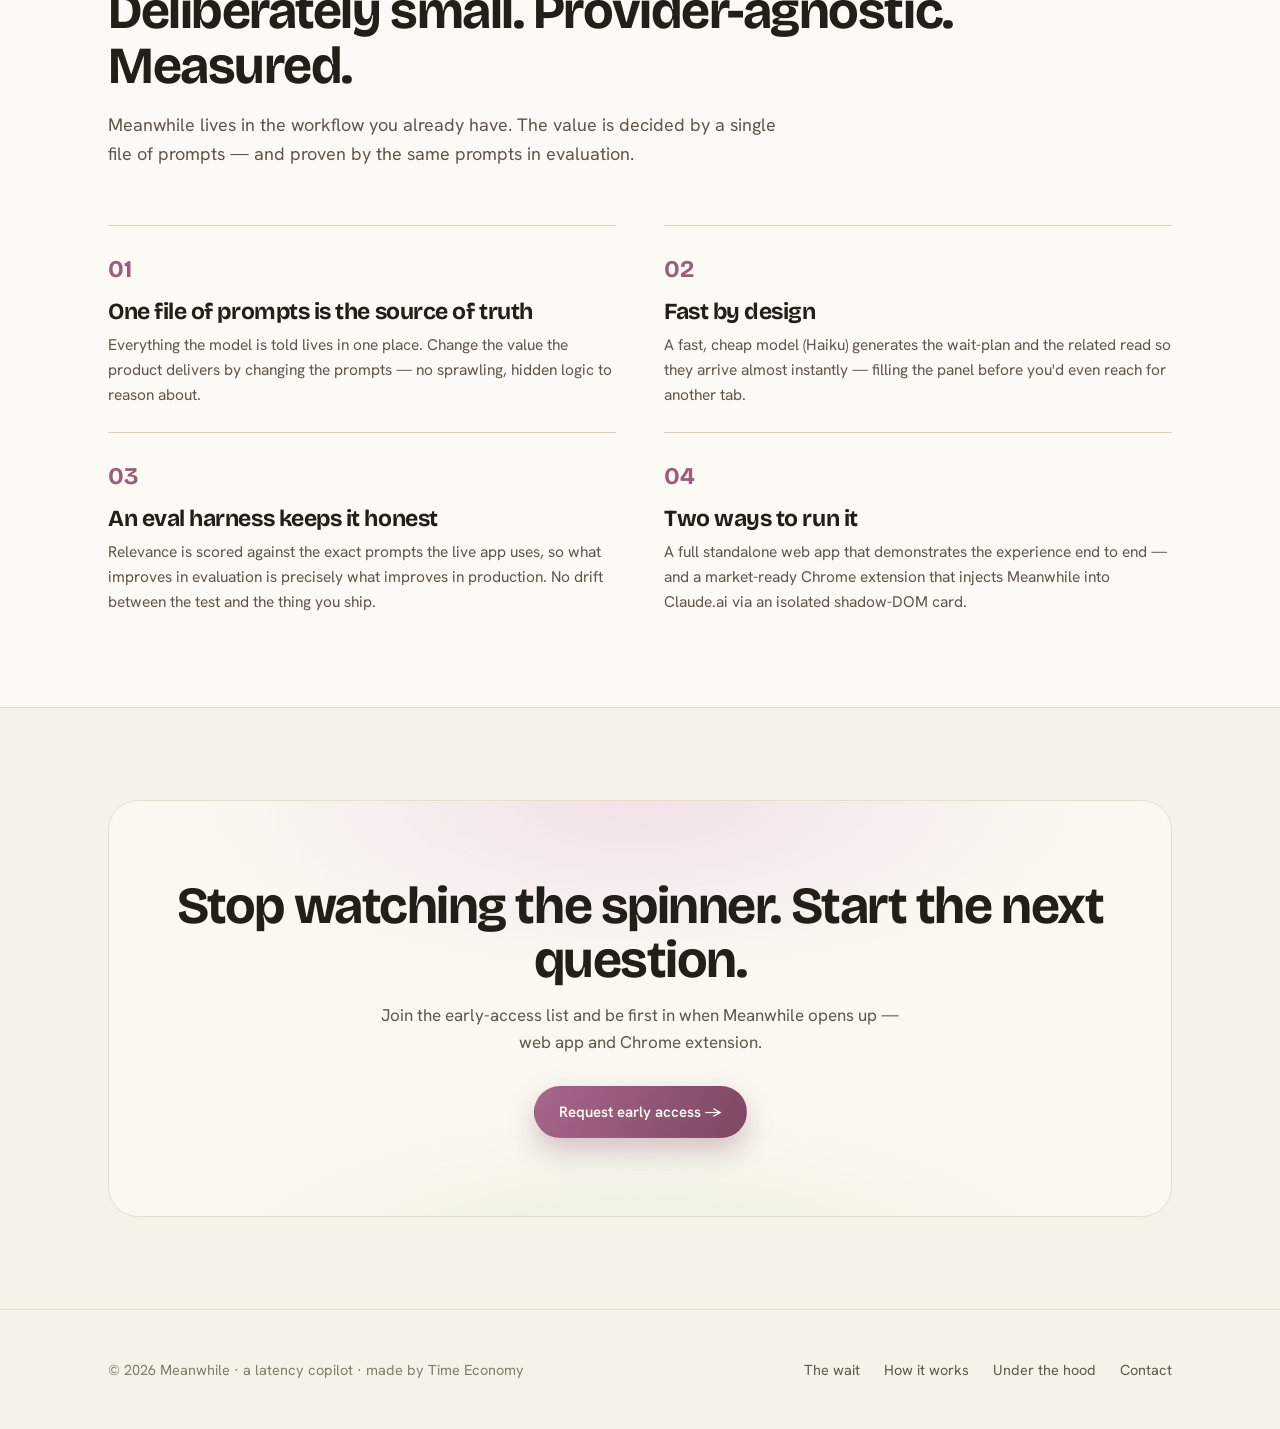
==== commit 45cff37f: "Reimagine graphics as product-UI mockups; switch type to Bricolage + Hanken Bento-inspired direction" ====
--- a/public/index.html
+++ b/public/index.html
@@ -11,8 +11,9 @@
 <meta property="og:type" content="website" />
 <!-- mark JS-on before first paint so reveal states only hide for capable clients -->
 <script>document.documentElement.classList.add('js');</script>
-<link rel="preconnect" href="https://api.fontshare.com" crossorigin />
-<link href="https://api.fontshare.com/v2/css?f[]=clash-display@400,500,600,700&f[]=satoshi@300,400,500,700&display=swap" rel="stylesheet" />
+<link rel="preconnect" href="https://fonts.googleapis.com" />
+<link rel="preconnect" href="https://fonts.gstatic.com" crossorigin />
+<link href="https://fonts.googleapis.com/css2?family=Bricolage+Grotesque:opsz,wght@12..96,400;12..96,500;12..96,600;12..96,700;12..96,800&family=Hanken+Grotesk:wght@400;500;600;700;800&display=swap" rel="stylesheet" />
 <style>
   :root {
     /* warm, earthy, climate-tech palette */
@@ -36,8 +37,8 @@
     --green-soft:#AFC598;
     --green-tint:#E6EDDA;
 
-    --display: 'Clash Display', 'Satoshi', system-ui, -apple-system, sans-serif;
-    --body: 'Satoshi', 'Inter', system-ui, -apple-system, sans-serif;
+    --display: 'Bricolage Grotesque', 'Hanken Grotesk', system-ui, sans-serif;
+    --body: 'Hanken Grotesk', system-ui, -apple-system, sans-serif;
 
     --radius: 20px;
     --max: 1120px;
@@ -51,7 +52,7 @@
     color: var(--ink);
     font-family: var(--body);
     font-size: 17px;
-    line-height: 1.65;
+    line-height: 1.6;
     font-weight: 400;
     -webkit-font-smoothing: antialiased;
     text-rendering: optimizeLegibility;
@@ -59,17 +60,15 @@
   }
   h1, h2, h3, .display {
     font-family: var(--display);
-    font-weight: 600;
+    font-weight: 700;
     letter-spacing: -0.02em;
-    line-height: 1.04;
+    line-height: 1.05;
     color: var(--ink);
   }
   a { color: inherit; text-decoration: none; }
-  /* modern emphasis: no italics — color + weight instead */
-  em { font-style: normal; font-weight: 500; color: var(--plum-deep); }
+  em { font-style: normal; font-weight: 600; color: var(--plum-deep); }
   .wrap { max-width: var(--max); margin: 0 auto; padding: 0 28px; }
 
-  /* visible focus for keyboard users */
   :focus-visible { outline: 3px solid var(--plum); outline-offset: 3px; border-radius: 4px; }
 
   .skip {
@@ -79,7 +78,6 @@
   }
   .skip:focus { top: 14px; }
 
-  /* soft organic backdrop */
   .field { position: fixed; inset: 0; z-index: 0; pointer-events: none; overflow: hidden; }
   .field .blob { position: absolute; border-radius: 50%; filter: blur(60px); opacity: .55; }
   .blob-1 { width: 520px; height: 520px; left: -160px; top: -120px; background: radial-gradient(circle, var(--plum-tint), transparent 70%); }
@@ -87,7 +85,6 @@
   .blob-3 { width: 480px; height: 480px; left: 30%; bottom: -220px; background: radial-gradient(circle, var(--plum-tint), transparent 72%); opacity:.4; }
   main, header, footer { position: relative; z-index: 1; }
 
-  /* nav */
   header {
     position: sticky; top: 0; z-index: 50;
     backdrop-filter: blur(12px);
@@ -95,7 +92,7 @@
     border-bottom: 1px solid var(--line);
   }
   .nav { display: flex; align-items: center; justify-content: space-between; height: 74px; }
-  .brand { display: flex; align-items: center; gap: 11px; font-family: var(--display); font-size: 22px; font-weight: 600; letter-spacing: -0.02em; }
+  .brand { display: flex; align-items: center; gap: 11px; font-family: var(--display); font-size: 22px; font-weight: 700; letter-spacing: -0.02em; }
   .brand .mark { position: relative; width: 28px; height: 18px; flex-shrink: 0; }
   .brand .mark i { position: absolute; top: 0; width: 18px; height: 18px; border-radius: 50%; display: block; }
   .brand .mark i:first-child { left: 0; background: var(--plum-soft); }
@@ -116,18 +113,17 @@
   .btn-ghost:hover { background: var(--card-2); border-color: var(--plum-soft); }
   @media (max-width: 760px){ .nav-links a:not(.btn){ display:none; } }
 
-  /* hero */
-  .hero { padding: 108px 0 60px; text-align: center; }
+  .hero { padding: 108px 0 56px; text-align: center; }
   .eyebrow {
     display: inline-flex; align-items: center; gap: 9px;
-    font-size: 13.5px; color: var(--green-deep); font-weight: 500; letter-spacing: 0.01em;
+    font-size: 13.5px; color: var(--green-deep); font-weight: 600; letter-spacing: 0.01em;
     border: 1px solid var(--line-2); background: var(--card);
     padding: 7px 15px; border-radius: 999px; margin-bottom: 30px;
   }
   .eyebrow .leaf { width: 8px; height: 8px; border-radius: 50%; background: var(--green); box-shadow: 0 0 0 0 rgba(111,140,87,0.6); animation: pulse 2.4s infinite; }
   @keyframes pulse { 0%{ box-shadow:0 0 0 0 rgba(111,140,87,0.5);} 70%{ box-shadow:0 0 0 9px rgba(111,140,87,0);} 100%{ box-shadow:0 0 0 0 rgba(111,140,87,0);} }
 
-  h1 { font-size: clamp(46px, 7.6vw, 88px); font-weight: 600; letter-spacing: -0.035em; line-height: 0.98; margin-bottom: 24px; }
+  h1 { font-size: clamp(46px, 7.6vw, 88px); font-weight: 800; letter-spacing: -0.035em; line-height: 0.98; margin-bottom: 24px; }
   h1 .accent {
     background: linear-gradient(105deg, var(--plum) 8%, var(--green) 94%);
     -webkit-background-clip: text; background-clip: text; color: transparent;
@@ -136,73 +132,81 @@
   .cta-row { display: flex; gap: 14px; justify-content: center; flex-wrap: wrap; }
   .hero-note { margin-top: 22px; font-size: 14px; color: var(--faint); }
 
-  /* ===== scroll-assembled scene (centerpiece) ===== */
-  .scene { padding: 40px 0 96px; }
-  .scene-cap { text-align: center; max-width: 580px; margin: 0 auto 34px; }
+  /* ===== product-mockup centerpiece ===== */
+  .scene { padding: 36px 0 96px; }
+  .scene-cap { text-align: center; max-width: 580px; margin: 0 auto 30px; }
   .scene-cap .sec-eyebrow { justify-content: center; }
   .scene-cap p { color: var(--ink-soft); font-size: 16px; }
-  .scene-frame {
-    position: relative; width: 100%; max-width: 980px; margin: 0 auto;
+  .stage {
+    position: relative; width: 100%; max-width: 1000px; margin: 0 auto;
     aspect-ratio: 1000 / 700;
-    border-radius: 28px; overflow: hidden;
-    background: var(--card-2);
+    border-radius: 30px; overflow: hidden;
     border: 1px solid var(--line);
+    background:
+      radial-gradient(120% 120% at 18% 8%, var(--plum-tint), transparent 52%),
+      radial-gradient(130% 130% at 92% 100%, var(--green-tint), transparent 52%),
+      linear-gradient(160deg, #FDFBF5, #F0E9DB);
     box-shadow: 0 50px 100px -45px rgba(58,44,34,0.5);
   }
-  .scene-svg { display: block; width: 100%; height: 100%; }
-
-  /* assemble: layers fade + settle in sequence when the scene enters view */
+  .scene-svg, .shot-svg { display: block; width: 100%; height: 100%; }
+
+  /* assemble: the mockup builds itself when it scrolls into view */
   .scene-svg > g {
     transform-box: fill-box; transform-origin: center;
-    transition: opacity .85s ease, transform .95s var(--ease);
+    transition: opacity .8s ease, transform .9s var(--ease);
   }
   .js .scene:not(.in) .scene-svg > g { opacity: 0; }
-  .js .scene:not(.in) .l-room      { transform: scale(1.05); }
-  .js .scene:not(.in) .l-window    { transform: translateX(34px); }
-  .js .scene:not(.in) .l-coworkers { transform: translateY(28px) scale(.97); }
-  .js .scene:not(.in) .l-plant     { transform: translateY(34px) scale(.95); }
-  .js .scene:not(.in) .l-desk      { transform: translateY(46px); }
-  .js .scene:not(.in) .l-monitor   { transform: translateY(54px) scale(.97); }
-  .js .scene:not(.in) .l-person    { transform: translateY(66px); }
-  .js .scene:not(.in) .l-nudge     { transform: translateY(-18px) scale(.88); }
-  .l-room      { transition-delay: 0s; }
-  .l-window    { transition-delay: .10s; }
-  .l-coworkers { transition-delay: .18s; }
-  .l-plant     { transition-delay: .26s; }
-  .l-desk      { transition-delay: .34s; }
-  .l-monitor   { transition-delay: .46s; }
-  .l-person    { transition-delay: .58s; }
-  .l-nudge     { transition-delay: .96s; }
-  /* gentle life once assembled */
-  .scene.in .l-nudge { animation: bob 5s ease-in-out 1.7s infinite; }
-  @keyframes bob { 0%,100%{ transform: translateY(0); } 50%{ transform: translateY(-7px); } }
-  /* the model "thinking" beside the answer */
+  .js .scene:not(.in) .l-glow   { opacity: 0; }
+  .js .scene:not(.in) .l-frame  { transform: translateY(42px) scale(.97); }
+  .js .scene:not(.in) .l-chat   { transform: translateY(26px); }
+  .js .scene:not(.in) .l-panel  { transform: translateX(32px); }
+  .js .scene:not(.in) .l-card-a { transform: translateY(-20px) scale(.82); }
+  .js .scene:not(.in) .l-card-b { transform: translateY(22px) scale(.82); }
+  .l-glow   { transition-delay: 0s; }
+  .l-frame  { transition-delay: .06s; }
+  .l-chat   { transition-delay: .26s; }
+  .l-panel  { transition-delay: .42s; }
+  .l-card-a { transition-delay: .74s; }
+  .l-card-b { transition-delay: .88s; }
+  .scene.in .l-card-b { animation: bob 5.5s ease-in-out 1.9s infinite; }
+  .scene.in .l-card-a { animation: bob 6.5s ease-in-out 1.6s infinite reverse; }
+  @keyframes bob { 0%,100%{ transform: translateY(0); } 50%{ transform: translateY(-8px); } }
   .scene.in .tdot { animation: think 1.3s ease-in-out infinite; }
   .scene.in .tdot2 { animation-delay: .18s; }
   .scene.in .tdot3 { animation-delay: .36s; }
   @keyframes think { 0%,100%{ opacity:.25; } 50%{ opacity:1; } }
-  /* the related read streaming into the panel */
   .stream { transform-box: fill-box; transform-origin: left center; }
   .scene.in .stream { animation: stream 5.5s ease-in-out 1.4s infinite; }
   @keyframes stream { 0%{ transform: scaleX(.05);} 70%{ transform: scaleX(1);} 100%{ transform: scaleX(1);} }
 
-  /* sections */
+  /* ===== software showcase shot ===== */
+  .shot-frame {
+    position: relative; width: 100%; max-width: 760px; margin: 40px auto 0;
+    aspect-ratio: 900 / 540;
+    border-radius: 26px; overflow: hidden;
+    border: 1px solid var(--line);
+    background:
+      radial-gradient(120% 120% at 12% 0%, var(--green-tint), transparent 55%),
+      radial-gradient(120% 120% at 100% 100%, var(--plum-tint), transparent 55%),
+      linear-gradient(155deg, #FDFBF5, #F1EADD);
+    box-shadow: 0 40px 80px -40px rgba(58,44,34,0.45);
+  }
+
   section { padding: 92px 0; }
   .alt { background: var(--bg-2); border-block: 1px solid var(--line); }
   .sec-eyebrow {
     display:inline-flex; align-items:center; gap:9px;
-    color: var(--plum-deep); font-size: 12.5px; font-weight: 600; letter-spacing: 0.16em; text-transform: uppercase; margin-bottom: 16px;
+    color: var(--plum-deep); font-size: 12.5px; font-weight: 700; letter-spacing: 0.16em; text-transform: uppercase; margin-bottom: 16px;
     font-family: var(--body);
   }
   .sec-eyebrow::before { content:""; width: 22px; height: 1.5px; background: var(--plum-soft); display:inline-block; }
-  h2 { font-size: clamp(32px, 4.6vw, 52px); letter-spacing: -0.028em; margin-bottom: 18px; }
+  h2 { font-size: clamp(32px, 4.6vw, 52px); font-weight: 700; letter-spacing: -0.028em; margin-bottom: 18px; }
   .lead { color: var(--ink-soft); font-size: 18px; max-width: 680px; }
   .lead + .lead { margin-top: 18px; }
   .center { text-align: center; }
   .center .sec-eyebrow { justify-content: center; }
   .center .lead { margin: 0 auto; }
 
-  /* feature cards */
   .features { display: grid; grid-template-columns: repeat(3,1fr); gap: 22px; margin-top: 56px; }
   @media (max-width:880px){ .features{ grid-template-columns:1fr; } }
   .feature {
@@ -216,15 +220,14 @@
     color: var(--green-deep);
   }
   .feature .ic svg { width: 25px; height: 25px; }
-  .feature .kicker { font-size: 12.5px; font-weight: 600; letter-spacing: 0.08em; text-transform: uppercase; color: var(--green-deep); margin-bottom: 10px; }
+  .feature .kicker { font-size: 12.5px; font-weight: 700; letter-spacing: 0.08em; text-transform: uppercase; color: var(--green-deep); margin-bottom: 10px; }
   .feature h3 { font-size: 23px; margin-bottom: 9px; letter-spacing: -0.02em; }
   .feature p { color: var(--ink-soft); font-size: 15.5px; }
 
-  /* pull quote */
   .quote { text-align:center; border-block:1px solid var(--line); padding: 96px 0; }
   .quote blockquote {
-    font-family: var(--display); font-weight: 500;
-    font-size: clamp(28px, 4.2vw, 48px); line-height: 1.14; letter-spacing: -0.028em;
+    font-family: var(--display); font-weight: 600;
+    font-size: clamp(28px, 4.2vw, 48px); line-height: 1.12; letter-spacing: -0.028em;
     max-width: 900px; margin: 0 auto 20px; color: var(--ink);
   }
   .quote blockquote .hl {
@@ -233,15 +236,13 @@
   }
   .quote cite { color: var(--faint); font-style: normal; font-size: 14px; font-weight: 500; letter-spacing: 0.04em; }
 
-  /* product jobs */
   .jobs { display: grid; grid-template-columns: repeat(2,1fr); gap: 24px 48px; margin-top: 56px; }
   @media (max-width:780px){ .jobs{ grid-template-columns:1fr; } }
   .job { border-top: 1.5px solid var(--line-2); padding-top: 24px; }
-  .job .n { font-family: var(--display); font-weight: 600; color: var(--plum); font-size: 24px; margin-bottom: 12px; letter-spacing: -0.01em; }
+  .job .n { font-family: var(--display); font-weight: 700; color: var(--plum); font-size: 24px; margin-bottom: 12px; letter-spacing: -0.01em; }
   .job h3 { font-size: 23px; margin-bottom: 9px; letter-spacing: -0.02em; }
   .job p { color: var(--ink-soft); font-size: 15.5px; }
 
-  /* CTA band */
   .band {
     text-align: center; border-radius: 30px; padding: 78px 30px;
     background:
@@ -253,17 +254,14 @@
   .band h2 { margin-bottom: 14px; }
   .band p { color: var(--ink-soft); max-width: 540px; margin: 0 auto 30px; font-size: 17px; }
 
-  /* footer */
   footer { border-top: 1px solid var(--line); padding: 48px 0; color: var(--faint); }
   .foot { display: flex; justify-content: space-between; align-items: center; flex-wrap: wrap; gap: 18px; font-size: 14.5px; }
   .foot a { color: var(--ink-soft); }
   .foot a:hover { color: var(--ink); }
 
-  /* generic reveal */
   .reveal { opacity: 0; transform: translateY(22px); transition: opacity .8s ease, transform .8s var(--ease); }
   .reveal.in { opacity: 1; transform: none; }
 
-  /* progressive enhancement: scroll-linked parallax on the backdrop blobs */
   @supports (animation-timeline: scroll()) {
     @media (prefers-reduced-motion: no-preference) {
       .blob-1 { animation: drift-up linear both; animation-timeline: scroll(root); }
@@ -274,7 +272,6 @@
   @keyframes drift-up   { to { transform: translateY(-120px); } }
   @keyframes drift-down { to { transform: translateY(90px); } }
 
-  /* respect reduced motion: no movement, everything in final state */
   @media (prefers-reduced-motion: reduce) {
     html { scroll-behavior: auto; }
     *, *::before, *::after {
@@ -286,7 +283,7 @@
 
   @media (max-width: 560px){
     .wrap { padding: 0 20px; }
-    .hero { padding: 76px 0 40px; }
+    .hero { padding: 76px 0 36px; }
     section { padding: 68px 0; }
     .feature, .band { padding: 26px; }
   }
@@ -329,198 +326,129 @@
     </div>
   </section>
 
-  <!-- centerpiece: scroll-assembled over-the-shoulder office scene -->
+  <!-- centerpiece: product mockup that assembles on scroll -->
   <section class="scene" aria-labelledby="scene-h">
     <div class="wrap">
       <div class="scene-cap reveal">
-        <div class="sec-eyebrow" id="scene-h">Inside the wait</div>
-        <p>While the model writes the main answer, Meanwhile docks beside it — streaming the context you'd have looked up next, and staging a sharper follow-up that's ready to send.</p>
+        <div class="sec-eyebrow" id="scene-h">Meanwhile, in Claude.ai</div>
+        <p>The answer streams on the left. On the right, Meanwhile fills the wait — a related read and a sharper follow-up, staged before the answer even lands.</p>
       </div>
-      <div class="scene-frame">
-        <svg class="scene-svg" viewBox="0 0 1000 700" role="img" aria-labelledby="sceneTitle sceneDesc" preserveAspectRatio="xMidYMid slice">
-          <title id="sceneTitle">An engineer using Meanwhile in an open software office, seen over the shoulder</title>
-          <desc id="sceneDesc">Over-the-shoulder illustration of a software engineer at a sunlit desk in an open-plan office with other engineers working nearby, in soft plum-pink and light-green tones. On the monitor, a chat answer streams on the left while a docked Meanwhile panel on the right shows a related read and one-tap follow-up questions.</desc>
+      <div class="stage">
+        <svg class="scene-svg" viewBox="0 0 1000 700" role="img" aria-labelledby="heroTitle heroDesc" preserveAspectRatio="xMidYMid meet">
+          <title id="heroTitle">The Meanwhile panel docked inside a Claude.ai chat</title>
+          <desc id="heroDesc">A browser window showing a Claude.ai conversation. The assistant's answer is streaming on the left while a docked Meanwhile panel on the right shows a streaming related read, one-tap follow-up question chips, and a staged sharper question ready to send. Two small cards float over the window reading "Wait reclaimed" and "Follow-up staged".</desc>
           <defs>
-            <linearGradient id="wall" x1="0" y1="0" x2="0" y2="1"><stop offset="0" stop-color="#F1E9DA"/><stop offset="1" stop-color="#E4D7C1"/></linearGradient>
-            <linearGradient id="floor" x1="0" y1="0" x2="0" y2="1"><stop offset="0" stop-color="#E7DAC3"/><stop offset="1" stop-color="#D5C4A6"/></linearGradient>
-            <linearGradient id="beam" x1="0.8" y1="0" x2="0.2" y2="1"><stop offset="0" stop-color="#FFFFFF" stop-opacity="0.55"/><stop offset="1" stop-color="#FFFFFF" stop-opacity="0"/></linearGradient>
-            <radialGradient id="glow" cx="0.48" cy="0.42" r="0.6"><stop offset="0" stop-color="#F4E4EB" stop-opacity="0.85"/><stop offset="1" stop-color="#F4E4EB" stop-opacity="0"/></radialGradient>
-            <linearGradient id="sky" x1="0" y1="0" x2="0" y2="1"><stop offset="0" stop-color="#FDFBF5"/><stop offset="0.55" stop-color="#EAF0DE"/><stop offset="1" stop-color="#DBE7C7"/></linearGradient>
-            <radialGradient id="sun" cx="0.5" cy="0.5" r="0.5"><stop offset="0" stop-color="#FCF1D8"/><stop offset="1" stop-color="#FCF1D8" stop-opacity="0"/></radialGradient>
-            <linearGradient id="skin" x1="0.15" y1="0" x2="0.4" y2="1"><stop offset="0" stop-color="#E3C4A7"/><stop offset="1" stop-color="#C9A081"/></linearGradient>
-            <linearGradient id="hair" x1="0" y1="0" x2="0" y2="1"><stop offset="0" stop-color="#7E6552"/><stop offset="1" stop-color="#564434"/></linearGradient>
-            <linearGradient id="shirt" x1="0" y1="0" x2="0" y2="1"><stop offset="0" stop-color="#B27B9B"/><stop offset="1" stop-color="#894D6A"/></linearGradient>
-            <linearGradient id="chair" x1="0" y1="0" x2="0" y2="1"><stop offset="0" stop-color="#D7C5AB"/><stop offset="1" stop-color="#B8A485"/></linearGradient>
-            <linearGradient id="deskG" x1="0" y1="0" x2="0" y2="1"><stop offset="0" stop-color="#D8C5A6"/><stop offset="1" stop-color="#BCA785"/></linearGradient>
-            <linearGradient id="bezel" x1="0" y1="0" x2="0" y2="1"><stop offset="0" stop-color="#ECE2CF"/><stop offset="1" stop-color="#D5C8AF"/></linearGradient>
-            <linearGradient id="screen" x1="0" y1="0" x2="0" y2="1"><stop offset="0" stop-color="#FFFFFF"/><stop offset="1" stop-color="#F4EFE4"/></linearGradient>
-            <linearGradient id="panelG" x1="0" y1="0" x2="0" y2="1"><stop offset="0" stop-color="#EEF4E4"/><stop offset="1" stop-color="#DBE8C8"/></linearGradient>
-            <linearGradient id="userMsg" x1="0" y1="0" x2="1" y2="0"><stop offset="0" stop-color="#E1BACD"/><stop offset="1" stop-color="#CE96B3"/></linearGradient>
-            <linearGradient id="cardG" x1="0" y1="0" x2="0" y2="1"><stop offset="0" stop-color="#FFFFFF"/><stop offset="1" stop-color="#FBF6EE"/></linearGradient>
-            <linearGradient id="cta" x1="0" y1="0" x2="1" y2="1"><stop offset="0" stop-color="#A8678B"/><stop offset="1" stop-color="#7D4763"/></linearGradient>
-            <linearGradient id="plantA" x1="0" y1="1" x2="0" y2="0"><stop offset="0" stop-color="#6F8C57"/><stop offset="1" stop-color="#9DB87E"/></linearGradient>
-            <clipPath id="winClip"><rect x="676" y="96" width="238" height="268" rx="6"/></clipPath>
-            <clipPath id="screenClip"><rect x="316" y="260" width="328" height="168" rx="9"/></clipPath>
-            <filter id="soft" x="-25%" y="-25%" width="150%" height="150%"><feGaussianBlur stdDeviation="7"/></filter>
+            <filter id="soft" x="-30%" y="-30%" width="160%" height="160%"><feGaussianBlur stdDeviation="11"/></filter>
+            <radialGradient id="glowP" cx="0.2" cy="0.15" r="0.6"><stop offset="0" stop-color="#EBC9DB" stop-opacity="0.55"/><stop offset="1" stop-color="#EBC9DB" stop-opacity="0"/></radialGradient>
+            <radialGradient id="glowG" cx="0.9" cy="0.95" r="0.6"><stop offset="0" stop-color="#CADEB2" stop-opacity="0.5"/><stop offset="1" stop-color="#CADEB2" stop-opacity="0"/></radialGradient>
+            <linearGradient id="chrome" x1="0" y1="0" x2="0" y2="1"><stop offset="0" stop-color="#F7F2E8"/><stop offset="1" stop-color="#F0E8D9"/></linearGradient>
+            <linearGradient id="userB" x1="0" y1="0" x2="1" y2="1"><stop offset="0" stop-color="#A8678B"/><stop offset="1" stop-color="#854E6C"/></linearGradient>
+            <linearGradient id="panelBg" x1="0" y1="0" x2="0" y2="1"><stop offset="0" stop-color="#F7FBF0"/><stop offset="1" stop-color="#EEF5E2"/></linearGradient>
+            <linearGradient id="sendB" x1="0" y1="0" x2="1" y2="0"><stop offset="0" stop-color="#A8678B"/><stop offset="1" stop-color="#7D4763"/></linearGradient>
+            <clipPath id="winBody"><rect x="120" y="92" width="760" height="470" rx="20"/></clipPath>
           </defs>
 
-          <!-- room -->
-          <g class="l-room">
-            <rect x="0" y="0" width="1000" height="520" fill="url(#wall)"/>
-            <rect x="0" y="500" width="1000" height="200" fill="url(#floor)"/>
-            <rect x="0" y="497" width="1000" height="6" fill="#CCBA9C"/>
-            <ellipse cx="472" cy="300" rx="400" ry="270" fill="url(#glow)"/>
-            <polygon points="712,118 902,150 548,520 360,520" fill="url(#beam)" opacity="0.5"/>
+          <!-- ambient glow behind the window -->
+          <g class="l-glow">
+            <rect x="0" y="0" width="1000" height="700" fill="url(#glowP)"/>
+            <rect x="0" y="0" width="1000" height="700" fill="url(#glowG)"/>
           </g>
 
-          <!-- window + daylight -->
-          <g class="l-window">
-            <rect x="660" y="76" width="272" height="304" rx="12" fill="#F7F2E8"/>
-            <g clip-path="url(#winClip)">
-              <rect x="676" y="96" width="238" height="268" fill="url(#sky)"/>
-              <circle cx="858" cy="150" r="48" fill="url(#sun)"/>
-              <rect x="690" y="250" width="26" height="80" fill="#CFE0BC" opacity="0.5"/>
-              <rect x="724" y="272" width="20" height="58" fill="#CFE0BC" opacity="0.4"/>
-              <circle cx="744" cy="338" r="72" fill="#9FBA86" opacity="0.7"/>
-              <circle cx="858" cy="358" r="56" fill="#B6CDA0" opacity="0.75"/>
-              <circle cx="800" cy="302" r="40" fill="#C7DBB2" opacity="0.6"/>
-            </g>
-            <rect x="792" y="96" width="7" height="268" fill="#F7F2E8"/>
-            <rect x="676" y="222" width="238" height="7" fill="#F7F2E8"/>
-            <rect x="660" y="76" width="272" height="304" rx="12" fill="none" stroke="#E6DDCD" stroke-width="2"/>
-          </g>
-
-          <!-- coworkers: other engineers at desks in the open office -->
-          <g class="l-coworkers">
-            <!-- coworker A (front-left) -->
-            <path d="M119 378 q0 -46 36 -46 q36 0 36 46 Z" fill="#8A7290"/>
-            <circle cx="155" cy="300" r="21" fill="url(#skin)"/>
-            <path d="M134 297 a21 21 0 0 1 42 0 q-21 -9 -42 0Z" fill="#6E5A48"/>
-            <ellipse cx="150" cy="405" rx="98" ry="9" fill="#000" opacity="0.05"/>
-            <rect x="60" y="372" width="180" height="13" rx="5" fill="url(#deskG)"/>
-            <rect x="118" y="318" width="76" height="50" rx="7" fill="#D6CAB3"/>
-            <rect x="126" y="326" width="60" height="34" rx="4" fill="#EFE7D8"/>
-            <rect x="134" y="332" width="40" height="4" rx="2" fill="#C9D9B4"/>
-            <rect x="134" y="340" width="30" height="4" rx="2" fill="#E0CBD7"/>
-            <rect x="148" y="366" width="14" height="8" fill="#C7B79D"/>
-
-            <!-- coworker B (further back, partly behind the foreground desk) -->
-            <g opacity="0.78">
-              <path d="M246 350 q0 -38 30 -38 q30 0 30 38 Z" fill="#7E956A"/>
-              <circle cx="276" cy="280" r="17" fill="url(#skin)"/>
-              <path d="M259 277 a17 17 0 0 1 34 0 q-17 -7 -34 0Z" fill="#574231"/>
-              <rect x="214" y="346" width="120" height="11" rx="4" fill="#C9B79B"/>
-              <rect x="250" y="302" width="62" height="42" rx="6" fill="#D2C5AE"/>
-              <rect x="257" y="308" width="48" height="28" rx="3" fill="#EBE2D2"/>
-              <rect x="274" y="340" width="12" height="7" fill="#C2B196"/>
+          <!-- browser window -->
+          <g class="l-frame">
+            <rect x="118" y="106" width="764" height="476" rx="22" fill="#3a2c22" opacity="0.16" filter="url(#soft)"/>
+            <rect x="120" y="92" width="760" height="470" rx="20" fill="#FFFFFF" stroke="#E9E0D0"/>
+            <g clip-path="url(#winBody)">
+              <rect x="120" y="92" width="760" height="46" fill="url(#chrome)"/>
+              <rect x="120" y="137" width="760" height="1" fill="#E6DDCD"/>
+              <circle cx="146" cy="115" r="6" fill="#D9AFC3"/>
+              <circle cx="166" cy="115" r="6" fill="#AFC598"/>
+              <circle cx="186" cy="115" r="6" fill="#DBCFBA"/>
+              <rect x="360" y="103" width="280" height="24" rx="12" fill="#FFFFFF" stroke="#ECE3D2"/>
+              <path d="M452 116 v-3 a4 4 0 0 1 8 0 v3 z M450 116 h12 v7 h-12 z" fill="#B7AC98"/>
+              <text x="470" y="120" font-family="'Hanken Grotesk',sans-serif" font-size="12.5" fill="#8A8170">claude.ai</text>
+              <rect x="826" y="103" width="26" height="24" rx="7" fill="#E6EDDA" stroke="#D7E2C5"/>
+              <circle cx="835" cy="115" r="4" fill="#D9AFC3"/><circle cx="843" cy="115" r="4" fill="#9DB87E"/>
+              <!-- split: chat / panel -->
+              <rect x="620" y="138" width="260" height="424" fill="url(#panelBg)"/>
+              <rect x="620" y="138" width="1.5" height="424" fill="#E0E9CF"/>
             </g>
           </g>
 
-          <!-- plant -->
-          <g class="l-plant">
-            <path d="M566 470 h66 l-9 80 h-48 z" fill="#C99A80"/>
-            <path d="M566 470 h66 l-3 26 h-60 z" fill="#BD8C71"/>
-            <ellipse cx="599" cy="470" rx="33" ry="8" fill="#B98C73"/>
-            <path d="M599 470 C 556 402, 560 356, 596 326 C 614 366, 616 426, 599 470 Z" fill="url(#plantA)"/>
-            <path d="M599 470 C 632 410, 660 392, 666 352 C 632 360, 604 408, 599 470 Z" fill="#6F8C57"/>
-            <path d="M599 470 C 566 414, 540 398, 534 360 C 568 366, 596 412, 599 470 Z" fill="#88A56A"/>
-            <path d="M599 470 C 600 408, 596 372, 612 344 C 624 372, 620 426, 599 470 Z" fill="#9DB87E"/>
+          <!-- chat conversation (left) -->
+          <g class="l-chat">
+            <!-- user message -->
+            <rect x="300" y="162" width="296" height="40" rx="14" fill="url(#userB)"/>
+            <text x="318" y="187" font-family="'Hanken Grotesk',sans-serif" font-size="13.5" font-weight="500" fill="#FCFAF4">How should I shard a Postgres table?</text>
+            <!-- assistant -->
+            <circle cx="166" cy="244" r="12" fill="#E6EDDA" stroke="#D7E2C5"/>
+            <circle cx="166" cy="244" r="3.2" fill="#6F8C57"/>
+            <text x="190" y="240" font-family="'Hanken Grotesk',sans-serif" font-size="13.5" fill="#3a322a">Two main strategies — <tspan font-weight="600" fill="#221E18">range</tspan> and <tspan font-weight="600" fill="#221E18">hash</tspan></text>
+            <text x="190" y="260" font-family="'Hanken Grotesk',sans-serif" font-size="13.5" fill="#3a322a">sharding. Range keeps ordered scans fast,</text>
+            <rect x="190" y="274" width="372" height="8" rx="4" fill="#ECE3D3"/>
+            <rect x="190" y="290" width="340" height="8" rx="4" fill="#ECE3D3"/>
+            <rect x="190" y="306" width="368" height="8" rx="4" fill="#ECE3D3"/>
+            <rect x="190" y="322" width="210" height="8" rx="4" fill="#ECE3D3"/>
+            <!-- writing indicator -->
+            <circle class="tdot"       cx="190" cy="346" r="3.4" fill="#C49AB6"/>
+            <circle class="tdot tdot2" cx="202" cy="346" r="3.4" fill="#C49AB6"/>
+            <circle class="tdot tdot3" cx="214" cy="346" r="3.4" fill="#C49AB6"/>
+            <!-- composer -->
+            <rect x="152" y="498" width="436" height="40" rx="13" fill="#FBF7F0" stroke="#ECE3D2"/>
+            <text x="170" y="523" font-family="'Hanken Grotesk',sans-serif" font-size="13" fill="#B7AC98">Reply to Claude…</text>
+            <circle cx="566" cy="518" r="14" fill="#E7DFD2"/>
+            <path d="M560 518 h11 M566 513 l5 5 -5 5" stroke="#9A8F7C" stroke-width="2" fill="none" stroke-linecap="round" stroke-linejoin="round"/>
           </g>
 
-          <!-- desk -->
-          <g class="l-desk">
-            <ellipse cx="500" cy="478" rx="386" ry="20" fill="#000" opacity="0.05"/>
-            <rect x="150" y="436" width="700" height="36" rx="13" fill="url(#deskG)"/>
-            <rect x="150" y="436" width="700" height="6" rx="3" fill="#E2D2B6" opacity="0.7"/>
-            <rect x="150" y="468" width="700" height="58" rx="6" fill="#B49F7D"/>
-            <!-- notebook -->
-            <rect x="206" y="410" width="96" height="28" rx="5" fill="#D9AFC3"/>
-            <rect x="206" y="410" width="96" height="9" rx="5" fill="#C99BB4"/>
-            <rect x="214" y="424" width="60" height="3" rx="1.5" fill="#C99BB4" opacity="0.7"/>
-            <!-- coffee -->
-            <rect x="650" y="402" width="42" height="36" rx="8" fill="#FBF8F1"/>
-            <path d="M692 410 h11 a10 10 0 0 1 0 20 h-11" fill="none" stroke="#E6DDCD" stroke-width="5"/>
-            <ellipse cx="671" cy="402" rx="21" ry="5" fill="#E6EDDA"/>
-            <path d="M666 393 q5 -8 0 -16 M676 393 q5 -8 0 -16" stroke="#D9CFBE" stroke-width="2.5" fill="none" stroke-linecap="round"/>
+          <!-- Meanwhile panel (right) -->
+          <g class="l-panel">
+            <circle cx="648" cy="164" r="5.5" fill="#6F8C57"/>
+            <text x="662" y="169" font-family="'Hanken Grotesk',sans-serif" font-size="14" font-weight="700" fill="#566E43">Meanwhile</text>
+            <text x="828" y="168" text-anchor="end" font-family="'Hanken Grotesk',sans-serif" font-size="10.5" fill="#94A37F">while you wait</text>
+            <rect x="644" y="180" width="212" height="1" fill="#E0E9CF"/>
+
+            <text x="644" y="202" font-family="'Hanken Grotesk',sans-serif" font-size="10" font-weight="700" letter-spacing="1.2" fill="#7E9466">RELATED READ</text>
+            <rect x="644" y="210" width="212" height="108" rx="12" fill="#FFFFFF" stroke="#E7EEDB"/>
+            <text x="660" y="232" font-family="'Hanken Grotesk',sans-serif" font-size="12.5" font-weight="600" fill="#2c2820">Range vs. hash sharding</text>
+            <rect x="660" y="242" width="180" height="6" rx="3" fill="#D8E6C4"/>
+            <rect class="stream" x="660" y="242" width="180" height="6" rx="3" fill="#7E9C63"/>
+            <rect x="660" y="256" width="150" height="6" rx="3" fill="#E2E9D6"/>
+            <rect x="660" y="270" width="178" height="6" rx="3" fill="#E2E9D6"/>
+            <rect x="660" y="284" width="120" height="6" rx="3" fill="#E2E9D6"/>
+            <rect x="660" y="298" width="74" height="15" rx="7.5" fill="#E6EDDA"/>
+            <text x="668" y="309" font-family="'Hanken Grotesk',sans-serif" font-size="9" font-weight="600" fill="#566E43">2 min read</text>
+
+            <text x="644" y="346" font-family="'Hanken Grotesk',sans-serif" font-size="10" font-weight="700" letter-spacing="1.2" fill="#7E9466">PREPARE YOUR FOLLOW-UP</text>
+            <rect x="644" y="354" width="100" height="22" rx="11" fill="#E6EDDA" stroke="#AFC598"/>
+            <text x="655" y="369" font-family="'Hanken Grotesk',sans-serif" font-size="10" font-weight="600" fill="#566E43">Hot partitions?</text>
+            <rect x="750" y="354" width="106" height="22" rx="11" fill="#FFFFFF" stroke="#D7E2C5"/>
+            <text x="761" y="369" font-family="'Hanken Grotesk',sans-serif" font-size="10" font-weight="500" fill="#6E7D5A">Multi-region?</text>
+            <rect x="644" y="382" width="124" height="22" rx="11" fill="#FFFFFF" stroke="#D7E2C5"/>
+            <text x="655" y="397" font-family="'Hanken Grotesk',sans-serif" font-size="10" font-weight="500" fill="#6E7D5A">Backfill strategy?</text>
+
+            <rect x="644" y="414" width="212" height="84" rx="12" fill="#F6E6EE" stroke="#E2BBD0"/>
+            <text x="660" y="434" font-family="'Hanken Grotesk',sans-serif" font-size="9" font-weight="700" letter-spacing="0.8" fill="#7D4763">READY TO SEND</text>
+            <text x="660" y="452" font-family="'Hanken Grotesk',sans-serif" font-size="11.5" font-weight="500" fill="#2c2820">How do I avoid hot partitions</text>
+            <text x="660" y="467" font-family="'Hanken Grotesk',sans-serif" font-size="11.5" font-weight="500" fill="#2c2820">when sharding by tenant_id?</text>
+            <rect x="784" y="474" width="58" height="20" rx="10" fill="url(#sendB)"/>
+            <text x="797" y="488" font-family="'Hanken Grotesk',sans-serif" font-size="10" font-weight="600" fill="#FCFAF4">Send →</text>
           </g>
 
-          <!-- monitor + Meanwhile screen UI -->
-          <g class="l-monitor">
-            <rect x="306" y="256" width="360" height="200" rx="18" fill="#3a2c22" opacity="0.16" filter="url(#soft)"/>
-            <ellipse cx="480" cy="454" rx="122" ry="12" fill="#000" opacity="0.06"/>
-            <rect x="460" y="430" width="40" height="24" fill="#C7B9A1"/>
-            <rect x="418" y="448" width="124" height="12" rx="6" fill="#BBAC92"/>
-            <rect x="300" y="244" width="360" height="200" rx="18" fill="url(#bezel)"/>
-            <rect x="300" y="244" width="360" height="200" rx="18" fill="none" stroke="#E7DDCB" stroke-width="1.5"/>
-            <rect x="316" y="260" width="328" height="168" rx="9" fill="url(#screen)"/>
-            <g clip-path="url(#screenClip)">
-              <!-- top bar -->
-              <rect x="316" y="260" width="328" height="26" fill="#F3EEE2"/>
-              <circle cx="334" cy="273" r="4" fill="#D9AFC3"/>
-              <circle cx="348" cy="273" r="4" fill="#AFC598"/>
-              <circle cx="362" cy="273" r="4" fill="#DBCFBA"/>
-              <!-- chat (left): your prompt + the answer streaming -->
-              <rect x="372" y="296" width="124" height="18" rx="9" fill="url(#userMsg)"/>
-              <circle class="tdot"       cx="334" cy="334" r="3.6" fill="#B98FAD"/>
-              <circle class="tdot tdot2" cx="346" cy="334" r="3.6" fill="#B98FAD"/>
-              <circle class="tdot tdot3" cx="358" cy="334" r="3.6" fill="#B98FAD"/>
-              <rect x="332" y="350" width="150" height="7" rx="3.5" fill="#E6DDCC"/>
-              <rect x="332" y="364" width="120" height="7" rx="3.5" fill="#E6DDCC"/>
-              <rect x="332" y="378" width="138" height="7" rx="3.5" fill="#E6DDCC"/>
-              <rect x="332" y="392" width="92"  height="7" rx="3.5" fill="#E6DDCC"/>
-              <!-- glass Meanwhile panel (right): related read + prep questions -->
-              <rect x="506" y="286" width="138" height="142" fill="url(#panelG)"/>
-              <rect x="506" y="286" width="138" height="40" fill="#FFFFFF" opacity="0.14"/>
-              <path d="M506 286 V428" stroke="#CFE0BC" stroke-width="1.5"/>
-              <circle cx="524" cy="306" r="5" fill="#6F8C57"/>
-              <text x="536" y="310" font-family="Satoshi, sans-serif" font-size="11.5" font-weight="600" fill="#566E43">Meanwhile</text>
-              <rect x="524" y="322" width="100" height="6" rx="3" fill="#CFE0BC"/>
-              <rect class="stream" x="524" y="322" width="100" height="6" rx="3" fill="#7E9C63"/>
-              <rect x="524" y="336" width="84" height="6" rx="3" fill="#C4D7AC"/>
-              <rect x="524" y="350" width="94" height="6" rx="3" fill="#C4D7AC"/>
-              <rect x="524" y="364" width="70" height="6" rx="3" fill="#C4D7AC"/>
-              <rect x="524" y="380" width="106" height="20" rx="10" fill="#FBF8F1" stroke="#AFC598"/>
-              <text x="533" y="393.5" font-family="Satoshi, sans-serif" font-size="9.5" font-weight="500" fill="#566E43">How does it scale?</text>
-              <rect x="524" y="404" width="106" height="20" rx="10" fill="#FBF8F1" stroke="#AFC598"/>
-              <text x="533" y="417.5" font-family="Satoshi, sans-serif" font-size="9.5" font-weight="500" fill="#566E43">What about cost?</text>
-              <!-- screen sheen -->
-              <polygon points="316,260 470,260 372,428 316,428" fill="#FFFFFF" opacity="0.05"/>
-            </g>
+          <!-- floating annotation cards -->
+          <g class="l-card-a">
+            <rect x="58" y="68" width="232" height="76" rx="16" fill="#2c2118" opacity="0.12" filter="url(#soft)"/>
+            <rect x="54" y="62" width="232" height="76" rx="16" fill="#FFFFFF" stroke="#EAE0CF"/>
+            <circle cx="86" cy="100" r="15" fill="#E6EDDA"/>
+            <path d="M79 100 l5 5 9 -10" stroke="#566E43" stroke-width="2.4" fill="none" stroke-linecap="round" stroke-linejoin="round"/>
+            <text x="112" y="95" font-family="'Bricolage Grotesque','Hanken Grotesk',sans-serif" font-size="16" font-weight="700" fill="#221E18">Wait reclaimed</text>
+            <text x="112" y="115" font-family="'Hanken Grotesk',sans-serif" font-size="11" fill="#5E564A">18s → a read + a sharper question</text>
           </g>
-
-          <!-- person (over-the-shoulder) -->
-          <g class="l-person">
-            <ellipse cx="448" cy="690" rx="174" ry="26" fill="#000" opacity="0.06"/>
-            <!-- chair back -->
-            <path d="M300 700 V598 q0 -56 56 -56 h184 q56 0 56 56 V700 Z" fill="url(#chair)"/>
-            <path d="M318 700 V600 q0 -40 40 -40 h180 q40 0 40 40 V700 Z" fill="#BCA88A"/>
-            <!-- torso / shirt -->
-            <path d="M330 700 V648 q0 -66 118 -66 q118 0 118 66 V700 Z" fill="url(#shirt)"/>
-            <path d="M448 582 q-60 0 -90 32 q42 -11 90 -11 q48 0 90 11 q-30 -32 -90 -32Z" fill="#9C5C7C" opacity="0.5"/>
-            <path d="M430 590 l18 16 l18 -16" fill="none" stroke="#7D4763" stroke-width="3" opacity="0.45" stroke-linecap="round"/>
-            <!-- neck -->
-            <rect x="420" y="554" width="56" height="58" rx="22" fill="url(#skin)"/>
-            <!-- head (back) -->
-            <circle cx="448" cy="526" r="73" fill="url(#skin)"/>
-            <circle cx="448" cy="518" r="73" fill="url(#hair)"/>
-            <path d="M382 504 a66 66 0 0 1 132 0 q-66 -24 -132 0Z" fill="#54422F"/>
-            <!-- headphones -->
-            <path d="M378 522 a70 70 0 0 1 140 0" fill="none" stroke="#566E43" stroke-width="13" stroke-linecap="round"/>
-            <rect x="366" y="514" width="22" height="48" rx="11" fill="#6F8C57"/>
-            <rect x="508" y="514" width="22" height="48" rx="11" fill="#6F8C57"/>
-            <rect x="370" y="514" width="5" height="48" rx="2.5" fill="#88A56A"/>
-          </g>
-
-          <!-- floating Meanwhile callout: the sharper follow-up, staged -->
-          <g class="l-nudge">
-            <rect x="104" y="156" width="270" height="128" rx="22" fill="#2c2118" opacity="0.16" filter="url(#soft)"/>
-            <rect x="100" y="150" width="270" height="128" rx="22" fill="url(#cardG)" stroke="#EAE0CF"/>
-            <rect x="100" y="150" width="270" height="44" rx="22" fill="#FFFFFF" opacity="0.06"/>
-            <circle cx="126" cy="182" r="6" fill="#6F8C57"/>
-            <text x="140" y="186" font-family="Satoshi, sans-serif" font-size="12" font-weight="600" fill="#566E43">Meanwhile</text>
-            <text x="120" y="221" font-family="'Clash Display', sans-serif" font-size="23" font-weight="600" fill="#221E18">Next question, ready</text>
-            <rect x="120" y="234" width="226" height="34" rx="17" fill="url(#cta)"/>
-            <text x="138" y="256" font-family="Satoshi, sans-serif" font-size="12" font-weight="600" fill="#FCFAF4">Fire the sharper follow-up →</text>
+          <g class="l-card-b">
+            <rect x="722" y="524" width="226" height="66" rx="16" fill="#2c2118" opacity="0.12" filter="url(#soft)"/>
+            <rect x="718" y="518" width="226" height="66" rx="16" fill="#FFFFFF" stroke="#EAE0CF"/>
+            <circle cx="744" cy="551" r="6" fill="#9C5C7C"/>
+            <text x="760" y="547" font-family="'Bricolage Grotesque','Hanken Grotesk',sans-serif" font-size="15" font-weight="700" fill="#221E18">Follow-up staged</text>
+            <text x="760" y="566" font-family="'Hanken Grotesk',sans-serif" font-size="10.5" fill="#5E564A">ready before the answer lands</text>
           </g>
         </svg>
       </div>
@@ -587,6 +515,60 @@
           <h3>Lives where you work</h3>
           <p>A standalone web app shows the full experience — and a Chrome extension docks Meanwhile right inside Claude.ai, in an isolated card that never interferes with the page.</p>
         </div>
+      </div>
+    </div>
+  </section>
+
+  <!-- software showcase: a close-up of the Meanwhile panel itself -->
+  <section class="alt center" aria-labelledby="see-h">
+    <div class="wrap">
+      <div class="sec-eyebrow" style="justify-content:center">The software</div>
+      <h2 id="see-h">This is the panel that fills your wait.</h2>
+      <p class="lead">A polished, isolated card that docks beside Claude — readable context generated while you waited, and your next question composed and ready to send.</p>
+      <div class="shot-frame reveal">
+        <svg class="shot-svg" viewBox="0 0 900 540" role="img" aria-labelledby="shotTitle shotDesc" preserveAspectRatio="xMidYMid meet">
+          <title id="shotTitle">A close-up of the Meanwhile extension panel</title>
+          <desc id="shotDesc">A large product card for the Meanwhile panel as it docks into Claude.ai: a "Related read" with a title and a readable three-line excerpt and a time tag, three one-tap follow-up question chips, and a highlighted composed question with a Send button.</desc>
+          <defs>
+            <filter id="s2soft" x="-30%" y="-30%" width="160%" height="160%"><feGaussianBlur stdDeviation="10"/></filter>
+            <linearGradient id="s2send" x1="0" y1="0" x2="1" y2="0"><stop offset="0" stop-color="#A8678B"/><stop offset="1" stop-color="#7D4763"/></linearGradient>
+          </defs>
+          <rect x="130" y="52" width="640" height="452" rx="22" fill="#2c2118" opacity="0.12" filter="url(#s2soft)"/>
+          <rect x="130" y="40" width="640" height="452" rx="22" fill="#FFFFFF" stroke="#E9E0D0"/>
+
+          <!-- header -->
+          <circle cx="164" cy="80" r="6.5" fill="#6F8C57"/>
+          <text x="180" y="86" font-family="'Bricolage Grotesque','Hanken Grotesk',sans-serif" font-size="20" font-weight="700" fill="#566E43">Meanwhile</text>
+          <rect x="606" y="66" width="130" height="28" rx="14" fill="#E6EDDA" stroke="#D7E2C5"/>
+          <circle cx="626" cy="80" r="4" fill="#9DB87E"/>
+          <text x="638" y="85" font-family="'Hanken Grotesk',sans-serif" font-size="12" font-weight="500" fill="#566E43">on claude.ai</text>
+          <rect x="158" y="108" width="578" height="1.5" fill="#EDE4D4"/>
+
+          <!-- related read -->
+          <text x="158" y="136" font-family="'Hanken Grotesk',sans-serif" font-size="11" font-weight="700" letter-spacing="1.4" fill="#7E9466">RELATED READ</text>
+          <text x="158" y="164" font-family="'Bricolage Grotesque','Hanken Grotesk',sans-serif" font-size="19" font-weight="600" fill="#221E18">Range vs. hash sharding — when each wins</text>
+          <text x="158" y="192" font-family="'Hanken Grotesk',sans-serif" font-size="13.5" fill="#5E564A">Range sharding splits rows by ordered key ranges — great</text>
+          <text x="158" y="213" font-family="'Hanken Grotesk',sans-serif" font-size="13.5" fill="#5E564A">for time-series and range scans, but prone to hot spots.</text>
+          <text x="158" y="234" font-family="'Hanken Grotesk',sans-serif" font-size="13.5" fill="#5E564A">Hash sharding spreads writes evenly across every node…</text>
+          <rect x="158" y="248" width="232" height="22" rx="11" fill="#E6EDDA"/>
+          <text x="170" y="263" font-family="'Hanken Grotesk',sans-serif" font-size="11" font-weight="500" fill="#566E43">2 min · written while you waited</text>
+
+          <!-- prep questions -->
+          <text x="158" y="312" font-family="'Hanken Grotesk',sans-serif" font-size="11" font-weight="700" letter-spacing="1.4" fill="#7E9466">PREPARE YOUR FOLLOW-UP</text>
+          <rect x="158" y="322" width="190" height="30" rx="15" fill="#E6EDDA" stroke="#AFC598"/>
+          <text x="174" y="341" font-family="'Hanken Grotesk',sans-serif" font-size="12.5" font-weight="600" fill="#566E43">Avoiding hot partitions</text>
+          <rect x="358" y="322" width="150" height="30" rx="15" fill="#FFFFFF" stroke="#D7E2C5"/>
+          <text x="374" y="341" font-family="'Hanken Grotesk',sans-serif" font-size="12.5" font-weight="500" fill="#6E7D5A">Resharding later</text>
+          <rect x="158" y="360" width="180" height="30" rx="15" fill="#FFFFFF" stroke="#D7E2C5"/>
+          <text x="174" y="379" font-family="'Hanken Grotesk',sans-serif" font-size="12.5" font-weight="500" fill="#6E7D5A">Multi-region writes</text>
+
+          <!-- composed question -->
+          <rect x="158" y="404" width="578" height="68" rx="14" fill="#F6E6EE" stroke="#E2BBD0"/>
+          <text x="176" y="428" font-family="'Hanken Grotesk',sans-serif" font-size="10.5" font-weight="700" letter-spacing="0.8" fill="#7D4763">YOUR SHARPER QUESTION</text>
+          <text x="176" y="452" font-family="'Hanken Grotesk',sans-serif" font-size="15" font-weight="500" fill="#221E18">How do I avoid hot partitions when sharding by tenant_id?</text>
+          <rect x="636" y="416" width="84" height="30" rx="15" fill="url(#s2send)"/>
+          <text x="652" y="436" font-family="'Hanken Grotesk',sans-serif" font-size="13" font-weight="600" fill="#FCFAF4">Send →</text>
+        </svg>
       </div>
     </div>
   </section>
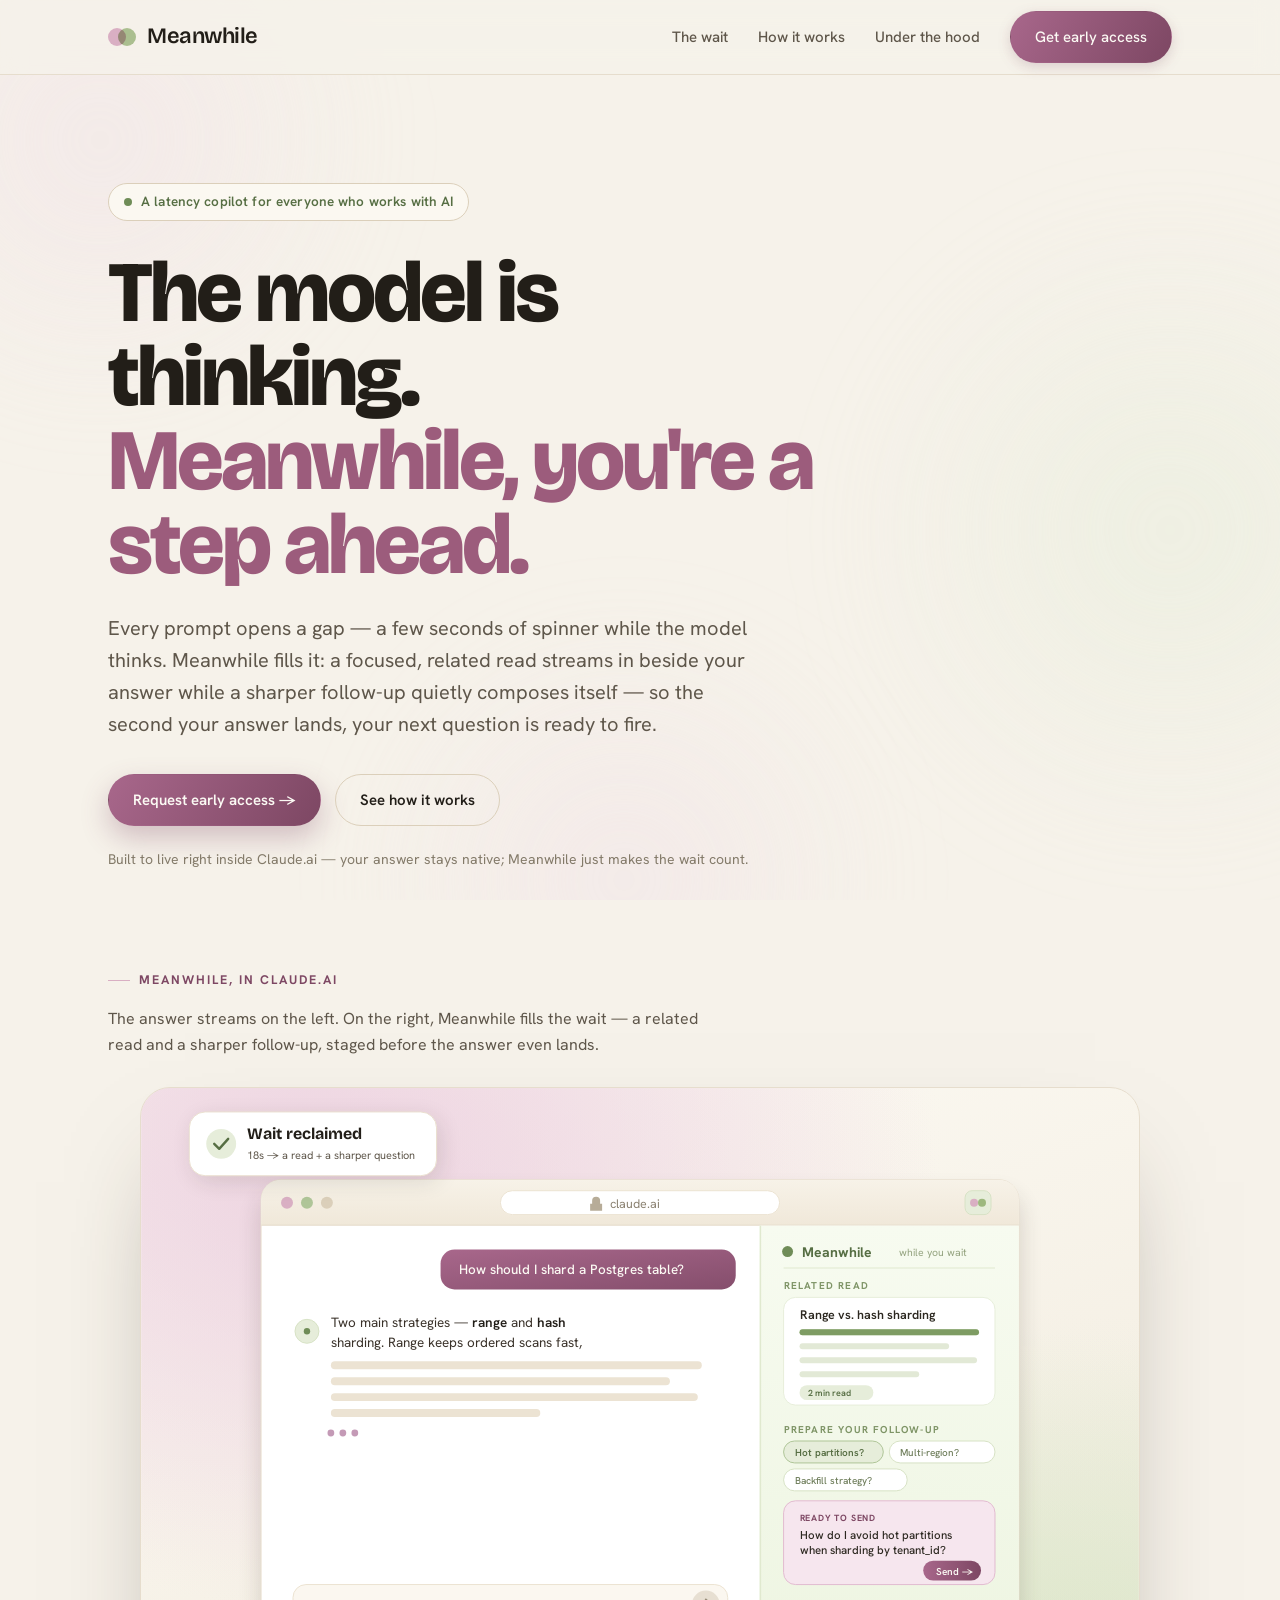
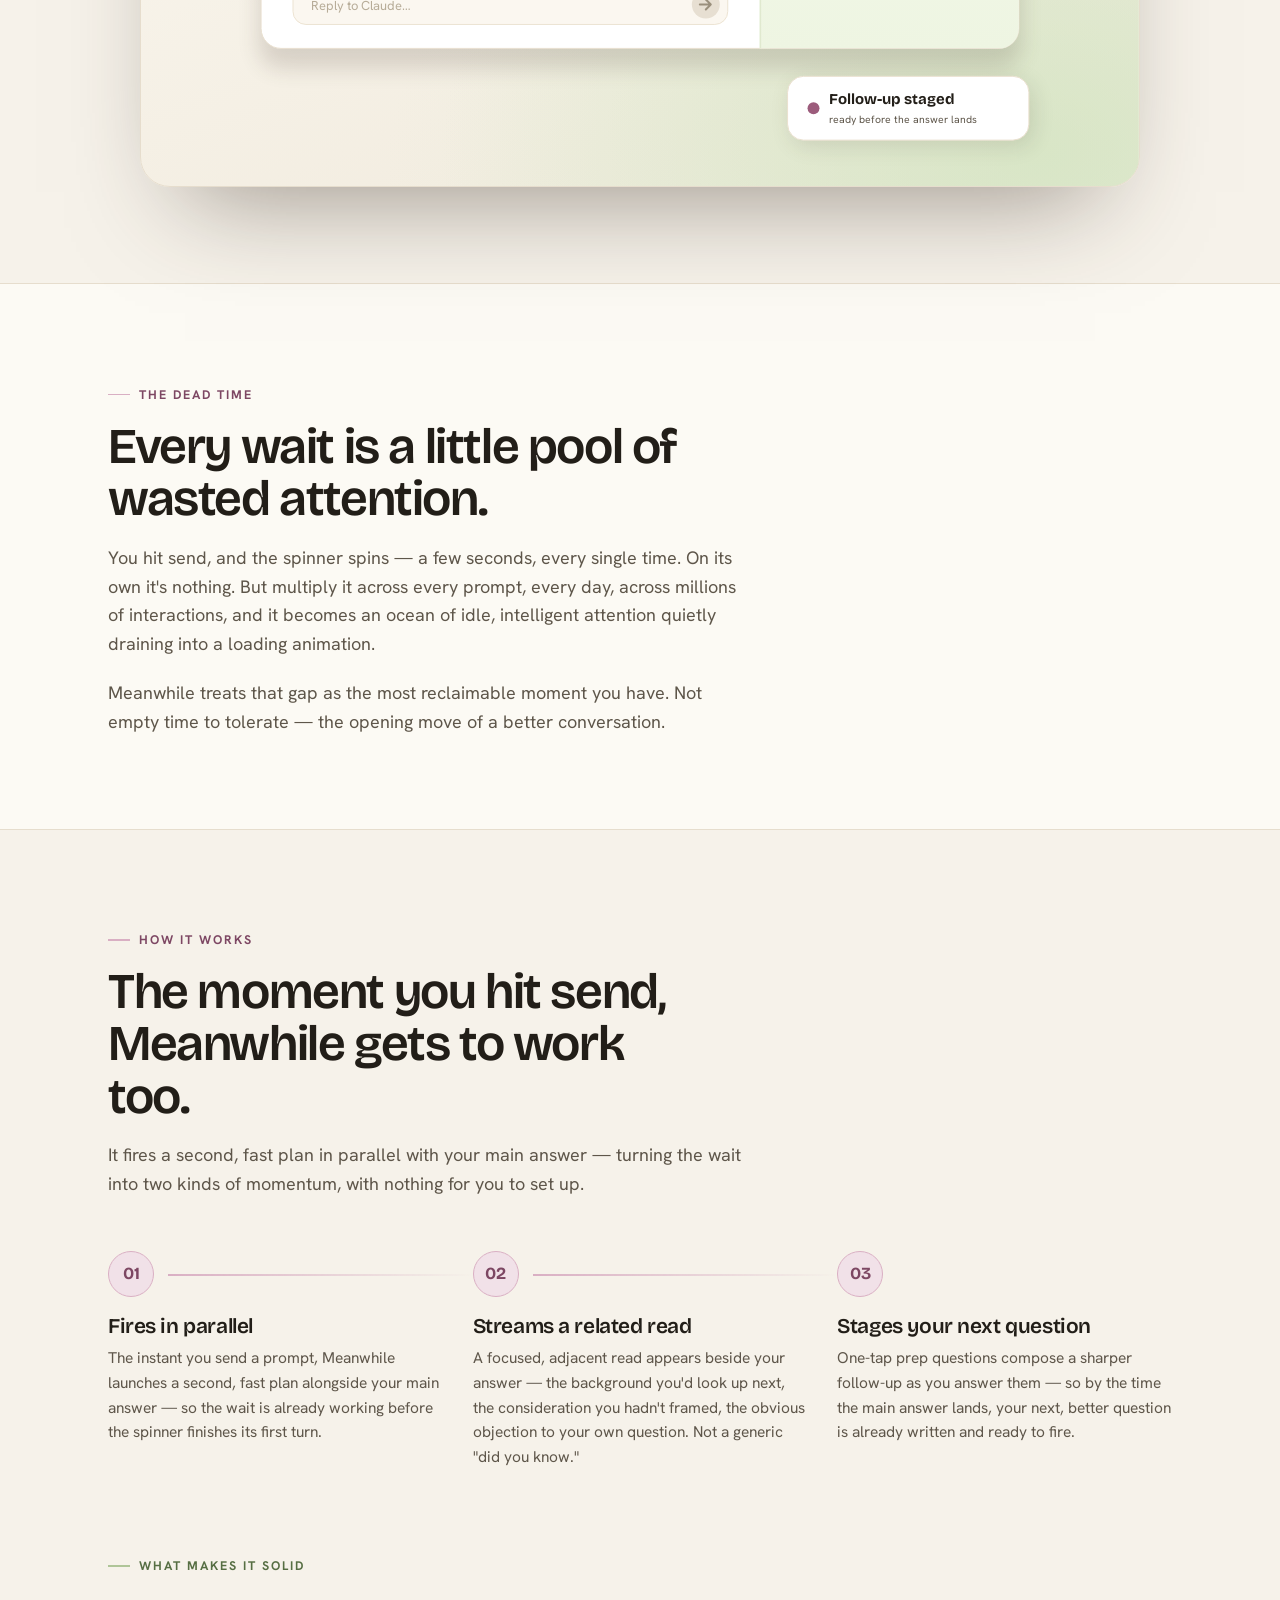
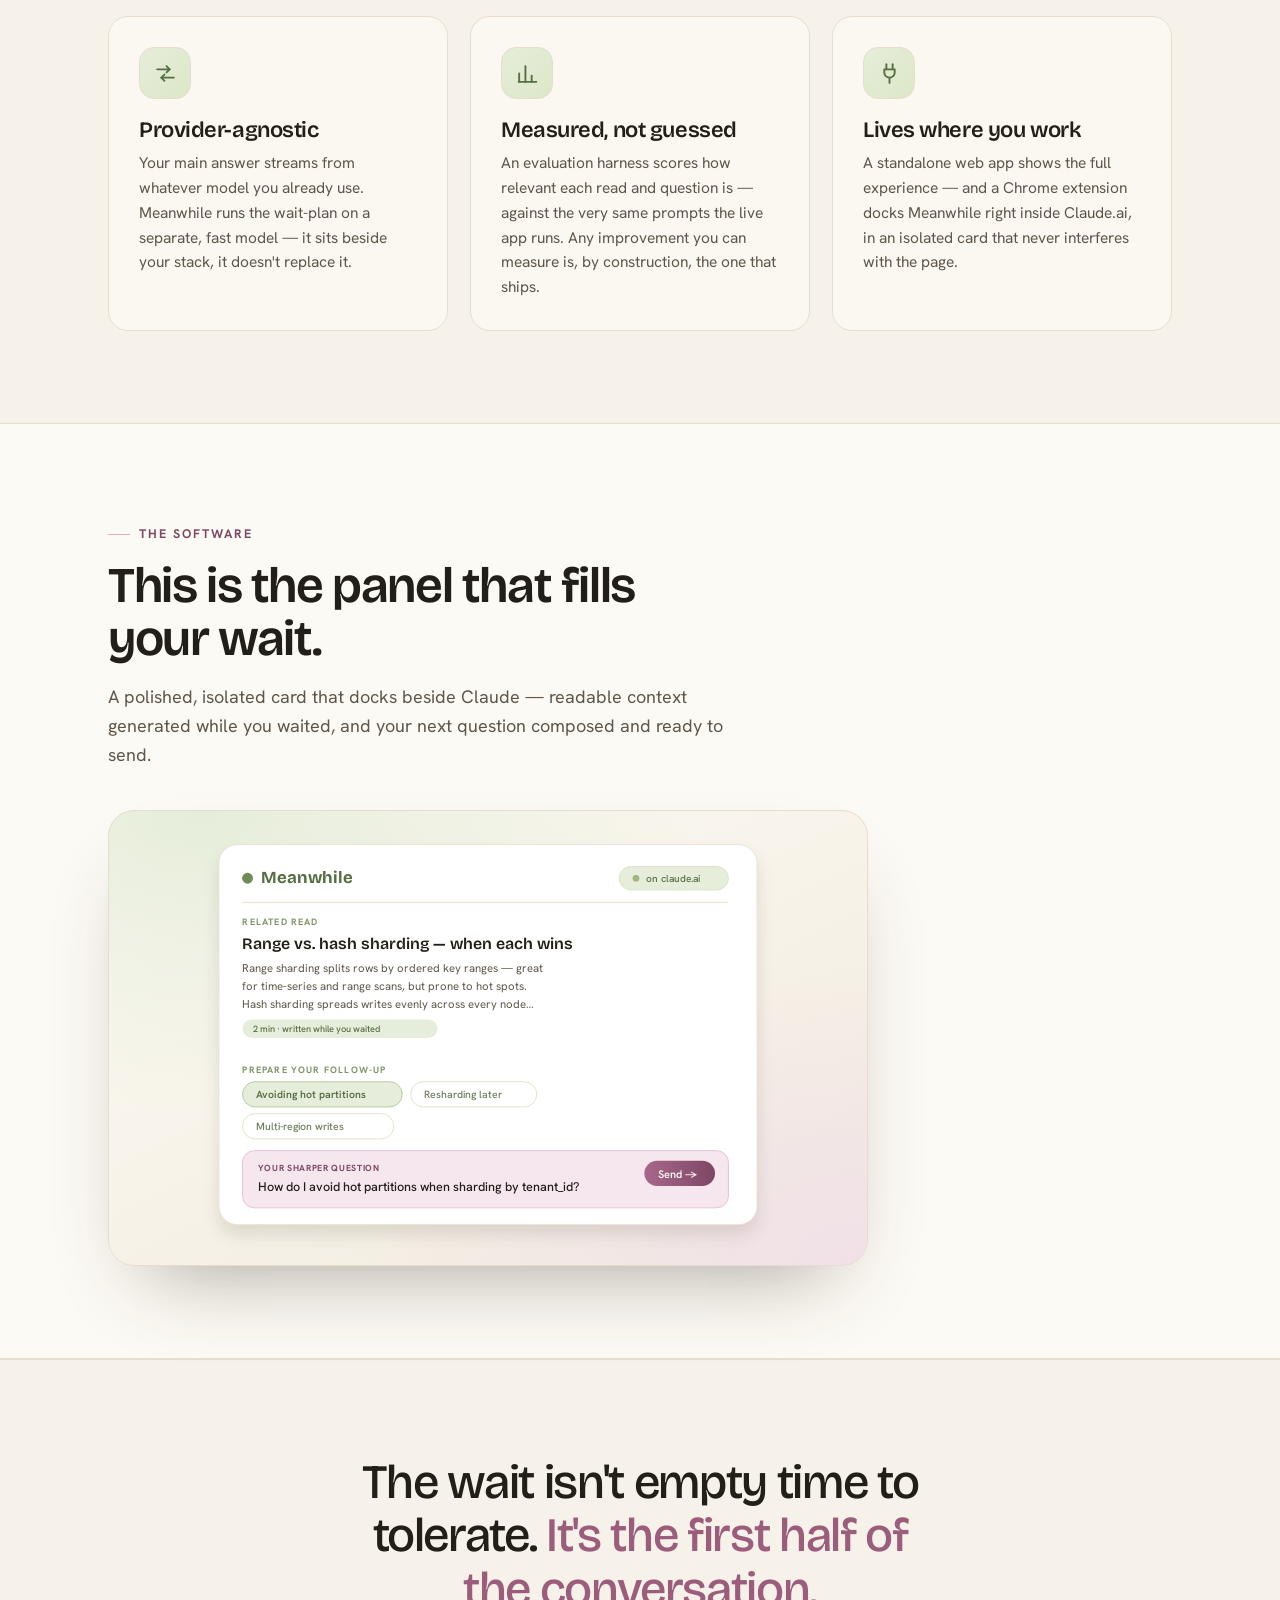
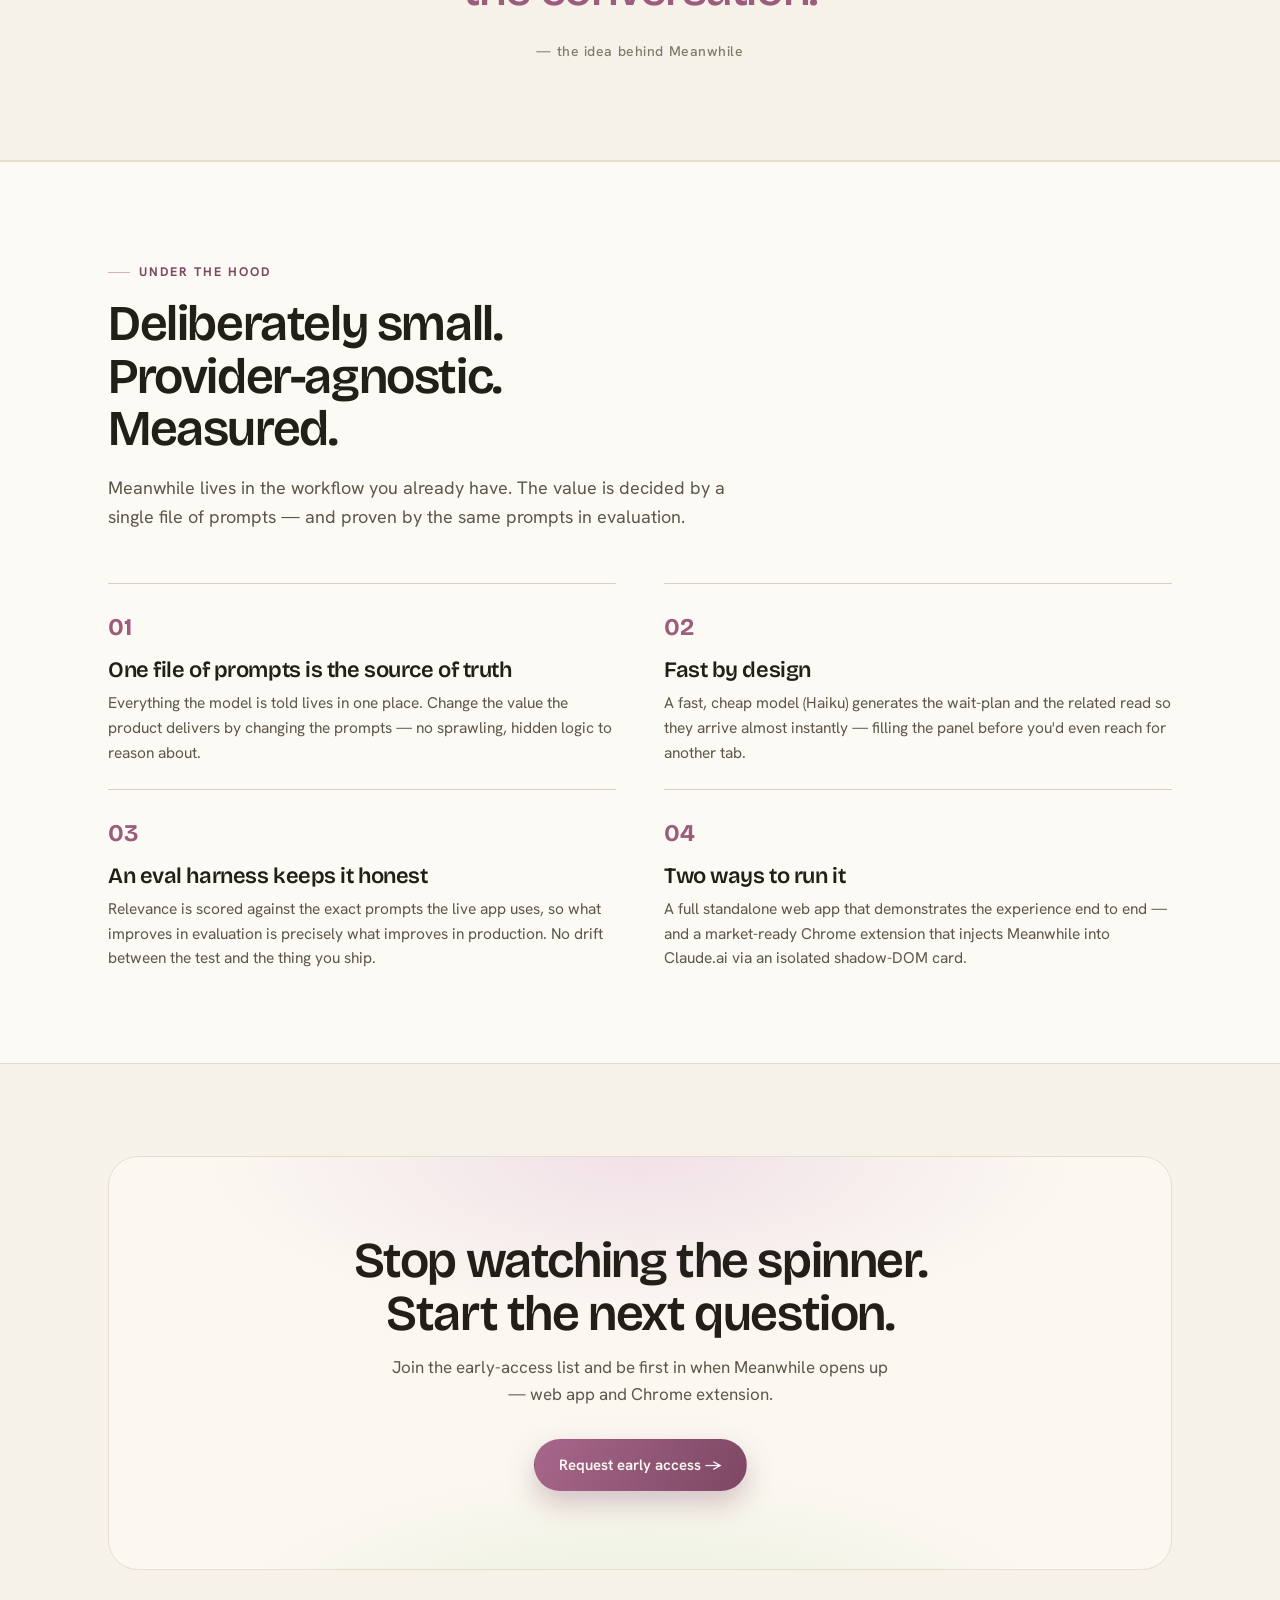
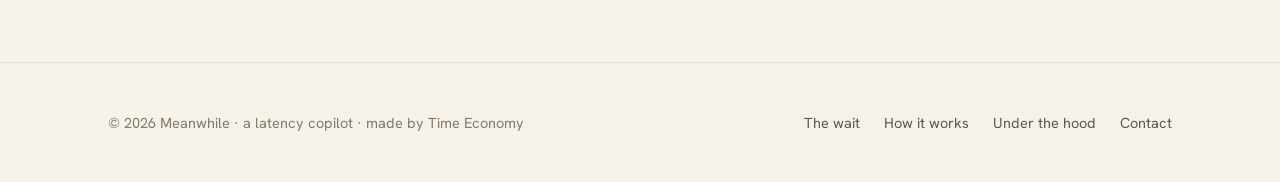
==== commit cef25ad7: "Design polish: alignment, headline colour, step/attribute split, fixes Addresses detailed design rev" ====
--- a/public/index.html
+++ b/public/index.html
@@ -58,9 +58,10 @@
     text-rendering: optimizeLegibility;
     overflow-x: hidden;
   }
+  /* heading weights step down for rhythm: hero loudest, the rest calmer */
   h1, h2, h3, .display {
     font-family: var(--display);
-    font-weight: 700;
+    font-weight: 600;
     letter-spacing: -0.02em;
     line-height: 1.05;
     color: var(--ink);
@@ -92,7 +93,7 @@
     border-bottom: 1px solid var(--line);
   }
   .nav { display: flex; align-items: center; justify-content: space-between; height: 74px; }
-  .brand { display: flex; align-items: center; gap: 11px; font-family: var(--display); font-size: 22px; font-weight: 700; letter-spacing: -0.02em; }
+  .brand { display: flex; align-items: center; gap: 11px; font-family: var(--display); font-size: 22px; font-weight: 600; letter-spacing: -0.02em; }
   .brand .mark { position: relative; width: 28px; height: 18px; flex-shrink: 0; }
   .brand .mark i { position: absolute; top: 0; width: 18px; height: 18px; border-radius: 50%; display: block; }
   .brand .mark i:first-child { left: 0; background: var(--plum-soft); }
@@ -111,9 +112,13 @@
   .btn-primary:hover { filter: brightness(1.05); transform: translateY(-2px); box-shadow: 0 18px 38px rgba(125,71,99,0.38); }
   .btn-ghost { background: transparent; border-color: var(--line-2); color: var(--ink); }
   .btn-ghost:hover { background: var(--card-2); border-color: var(--plum-soft); }
+  /* nav primary button: keep white text (beat .nav-links a) + tighter, contained glow */
+  .nav-links a.btn-primary { color: #FCFAF4; box-shadow: 0 4px 13px rgba(125,71,99,0.22); }
+  .nav-links a.btn-primary:hover { color: #FCFAF4; box-shadow: 0 8px 18px rgba(125,71,99,0.30); }
   @media (max-width: 760px){ .nav-links a:not(.btn){ display:none; } }
 
-  .hero { padding: 108px 0 56px; text-align: center; }
+  /* ===== hero (left-aligned) ===== */
+  .hero { padding: 108px 0 56px; }
   .eyebrow {
     display: inline-flex; align-items: center; gap: 9px;
     font-size: 13.5px; color: var(--green-deep); font-weight: 600; letter-spacing: 0.01em;
@@ -123,19 +128,16 @@
   .eyebrow .leaf { width: 8px; height: 8px; border-radius: 50%; background: var(--green); box-shadow: 0 0 0 0 rgba(111,140,87,0.6); animation: pulse 2.4s infinite; }
   @keyframes pulse { 0%{ box-shadow:0 0 0 0 rgba(111,140,87,0.5);} 70%{ box-shadow:0 0 0 9px rgba(111,140,87,0);} 100%{ box-shadow:0 0 0 0 rgba(111,140,87,0);} }
 
-  h1 { font-size: clamp(46px, 7.6vw, 88px); font-weight: 800; letter-spacing: -0.035em; line-height: 0.98; margin-bottom: 24px; }
-  h1 .accent {
-    background: linear-gradient(105deg, var(--plum) 8%, var(--green) 94%);
-    -webkit-background-clip: text; background-clip: text; color: transparent;
-  }
-  .sub { font-size: clamp(17px, 2.1vw, 20px); color: var(--ink-soft); max-width: 660px; margin: 0 auto 34px; font-weight: 400; }
-  .cta-row { display: flex; gap: 14px; justify-content: center; flex-wrap: wrap; }
+  h1 { font-size: clamp(46px, 7.6vw, 86px); font-weight: 800; letter-spacing: -0.035em; line-height: 0.98; margin-bottom: 24px; max-width: 14ch; }
+  /* solid plum — one clean colour job, no muddy gradient midpoint */
+  h1 .accent { color: var(--plum); }
+  .sub { font-size: clamp(17px, 2.1vw, 20px); color: var(--ink-soft); max-width: 60ch; margin: 0 0 34px; font-weight: 400; }
+  .cta-row { display: flex; gap: 14px; justify-content: flex-start; flex-wrap: wrap; }
   .hero-note { margin-top: 22px; font-size: 14px; color: var(--faint); }
 
   /* ===== product-mockup centerpiece ===== */
   .scene { padding: 36px 0 96px; }
-  .scene-cap { text-align: center; max-width: 580px; margin: 0 auto 30px; }
-  .scene-cap .sec-eyebrow { justify-content: center; }
+  .scene-cap { max-width: 60ch; margin: 0 0 30px; }
   .scene-cap p { color: var(--ink-soft); font-size: 16px; }
   .stage {
     position: relative; width: 100%; max-width: 1000px; margin: 0 auto;
@@ -181,7 +183,7 @@
 
   /* ===== software showcase shot ===== */
   .shot-frame {
-    position: relative; width: 100%; max-width: 760px; margin: 40px auto 0;
+    position: relative; width: 100%; max-width: 760px; margin: 40px 0 0;
     aspect-ratio: 900 / 540;
     border-radius: 26px; overflow: hidden;
     border: 1px solid var(--line);
@@ -199,19 +201,38 @@
     color: var(--plum-deep); font-size: 12.5px; font-weight: 700; letter-spacing: 0.16em; text-transform: uppercase; margin-bottom: 16px;
     font-family: var(--body);
   }
+  .sec-eyebrow.green { color: var(--green-deep); }
+  .sec-eyebrow.green::before { background: var(--green-soft); }
   .sec-eyebrow::before { content:""; width: 22px; height: 1.5px; background: var(--plum-soft); display:inline-block; }
-  h2 { font-size: clamp(32px, 4.6vw, 52px); font-weight: 700; letter-spacing: -0.028em; margin-bottom: 18px; }
-  .lead { color: var(--ink-soft); font-size: 18px; max-width: 680px; }
-  .lead + .lead { margin-top: 18px; }
-  .center { text-align: center; }
-  .center .sec-eyebrow { justify-content: center; }
-  .center .lead { margin: 0 auto; }
-
-  .features { display: grid; grid-template-columns: repeat(3,1fr); gap: 22px; margin-top: 56px; }
+  h2 { font-size: clamp(32px, 4.6vw, 50px); font-weight: 600; letter-spacing: -0.028em; margin-bottom: 18px; max-width: 18ch; }
+  .lead { color: var(--ink-soft); font-size: 18px; max-width: 64ch; }
+  .lead + .lead { margin-top: 20px; }
+
+  /* numbered step flow (a sequence — visually distinct from the attribute cards) */
+  .steps { list-style: none; display: grid; grid-template-columns: repeat(3,1fr); gap: 30px; margin-top: 52px; }
+  @media (max-width:880px){ .steps{ grid-template-columns:1fr; gap: 30px; } }
+  .step { position: relative; }
+  .step-n {
+    display: grid; place-items: center; width: 46px; height: 46px; border-radius: 50%;
+    background: var(--plum-tint); border: 1px solid var(--plum-soft); color: var(--plum-deep);
+    font-family: var(--display); font-weight: 700; font-size: 17px; margin-bottom: 18px;
+    position: relative; z-index: 1;
+  }
+  .step:not(:last-child)::after {
+    content: ""; position: absolute; top: 23px; left: 60px; right: -30px; height: 2px;
+    background: linear-gradient(to right, var(--plum-soft), rgba(217,175,195,0));
+  }
+  @media (max-width:880px){ .step:not(:last-child)::after{ display:none; } }
+  .step h3 { font-size: 21px; margin-bottom: 9px; }
+  .step p { color: var(--ink-soft); font-size: 15.5px; }
+
+  /* attribute cards (a set, not a sequence) — their own block + eyebrow */
+  .attr-head { margin-top: 78px; }
+  .features { display: grid; grid-template-columns: repeat(3,1fr); gap: 22px; margin-top: 24px; }
   @media (max-width:880px){ .features{ grid-template-columns:1fr; } }
   .feature {
     background: var(--card); border: 1px solid var(--line); border-radius: var(--radius);
-    padding: 32px; transition: transform .25s var(--ease), border-color .25s, box-shadow .25s;
+    padding: 30px; transition: transform .25s var(--ease), border-color .25s, box-shadow .25s;
   }
   .feature:hover { transform: translateY(-4px); border-color: var(--green-soft); box-shadow: 0 24px 48px -28px rgba(58,44,34,0.38); }
   .feature .ic {
@@ -220,29 +241,27 @@
     color: var(--green-deep);
   }
   .feature .ic svg { width: 25px; height: 25px; }
-  .feature .kicker { font-size: 12.5px; font-weight: 700; letter-spacing: 0.08em; text-transform: uppercase; color: var(--green-deep); margin-bottom: 10px; }
-  .feature h3 { font-size: 23px; margin-bottom: 9px; letter-spacing: -0.02em; }
+  .feature h3 { font-size: 22px; margin-bottom: 9px; }
   .feature p { color: var(--ink-soft); font-size: 15.5px; }
 
+  /* pull quote (deliberately centered display moment) */
   .quote { text-align:center; border-block:1px solid var(--line); padding: 96px 0; }
   .quote blockquote {
-    font-family: var(--display); font-weight: 600;
+    font-family: var(--display); font-weight: 500;
     font-size: clamp(28px, 4.2vw, 48px); line-height: 1.12; letter-spacing: -0.028em;
-    max-width: 900px; margin: 0 auto 20px; color: var(--ink);
-  }
-  .quote blockquote .hl {
-    background: linear-gradient(105deg, var(--plum) 10%, var(--green) 95%);
-    -webkit-background-clip: text; background-clip: text; color: transparent;
-  }
+    max-width: 20ch; margin: 0 auto 20px; color: var(--ink);
+  }
+  .quote blockquote .hl { color: var(--plum); }
   .quote cite { color: var(--faint); font-style: normal; font-size: 14px; font-weight: 500; letter-spacing: 0.04em; }
 
-  .jobs { display: grid; grid-template-columns: repeat(2,1fr); gap: 24px 48px; margin-top: 56px; }
+  .jobs { display: grid; grid-template-columns: repeat(2,1fr); gap: 24px 48px; margin-top: 52px; }
   @media (max-width:780px){ .jobs{ grid-template-columns:1fr; } }
   .job { border-top: 1.5px solid var(--line-2); padding-top: 24px; }
   .job .n { font-family: var(--display); font-weight: 700; color: var(--plum); font-size: 24px; margin-bottom: 12px; letter-spacing: -0.01em; }
-  .job h3 { font-size: 23px; margin-bottom: 9px; letter-spacing: -0.02em; }
+  .job h3 { font-size: 22px; margin-bottom: 9px; }
   .job p { color: var(--ink-soft); font-size: 15.5px; }
 
+  /* CTA band (deliberately centered component) */
   .band {
     text-align: center; border-radius: 30px; padding: 78px 30px;
     background:
@@ -251,8 +270,8 @@
       var(--card);
     border: 1px solid var(--line);
   }
-  .band h2 { margin-bottom: 14px; }
-  .band p { color: var(--ink-soft); max-width: 540px; margin: 0 auto 30px; font-size: 17px; }
+  .band h2 { margin: 0 auto 14px; }
+  .band p { color: var(--ink-soft); max-width: 50ch; margin: 0 auto 30px; font-size: 17px; }
 
   footer { border-top: 1px solid var(--line); padding: 48px 0; color: var(--faint); }
   .foot { display: flex; justify-content: space-between; align-items: center; flex-wrap: wrap; gap: 18px; font-size: 14.5px; }
@@ -316,7 +335,7 @@
   <section class="hero" aria-labelledby="hero-h">
     <div class="wrap">
       <span class="eyebrow"><span class="leaf" aria-hidden="true"></span> A latency copilot for everyone who works with AI</span>
-      <h1 id="hero-h">The model is thinking.<br /><span class="accent">Meanwhile, you're a step ahead.</span></h1>
+      <h1 id="hero-h">The model is thinking. <span class="accent">Meanwhile, you're a step ahead.</span></h1>
       <p class="sub">Every prompt opens a gap — a few seconds of spinner while the model thinks. Meanwhile fills it: a focused, related read streams in beside your answer while a sharper follow-up quietly composes itself — so the second your answer lands, your next question is ready to fire.</p>
       <div class="cta-row">
         <a href="#start" class="btn btn-primary">Request early access →</a>
@@ -336,7 +355,7 @@
       <div class="stage">
         <svg class="scene-svg" viewBox="0 0 1000 700" role="img" aria-labelledby="heroTitle heroDesc" preserveAspectRatio="xMidYMid meet">
           <title id="heroTitle">The Meanwhile panel docked inside a Claude.ai chat</title>
-          <desc id="heroDesc">A browser window showing a Claude.ai conversation. The assistant's answer is streaming on the left while a docked Meanwhile panel on the right shows a streaming related read, one-tap follow-up question chips, and a staged sharper question ready to send. Two small cards float over the window reading "Wait reclaimed" and "Follow-up staged".</desc>
+          <desc id="heroDesc">A browser window showing a Claude.ai conversation. The assistant's answer is streaming on the left while a docked Meanwhile panel on the right shows a streaming related read, one-tap follow-up question chips, and a staged sharper question ready to send. Two small cards float just off the window reading "Wait reclaimed" and "Follow-up staged".</desc>
           <defs>
             <filter id="soft" x="-30%" y="-30%" width="160%" height="160%"><feGaussianBlur stdDeviation="11"/></filter>
             <radialGradient id="glowP" cx="0.2" cy="0.15" r="0.6"><stop offset="0" stop-color="#EBC9DB" stop-opacity="0.55"/><stop offset="1" stop-color="#EBC9DB" stop-opacity="0"/></radialGradient>
@@ -377,10 +396,8 @@
 
           <!-- chat conversation (left) -->
           <g class="l-chat">
-            <!-- user message -->
             <rect x="300" y="162" width="296" height="40" rx="14" fill="url(#userB)"/>
             <text x="318" y="187" font-family="'Hanken Grotesk',sans-serif" font-size="13.5" font-weight="500" fill="#FCFAF4">How should I shard a Postgres table?</text>
-            <!-- assistant -->
             <circle cx="166" cy="244" r="12" fill="#E6EDDA" stroke="#D7E2C5"/>
             <circle cx="166" cy="244" r="3.2" fill="#6F8C57"/>
             <text x="190" y="240" font-family="'Hanken Grotesk',sans-serif" font-size="13.5" fill="#3a322a">Two main strategies — <tspan font-weight="600" fill="#221E18">range</tspan> and <tspan font-weight="600" fill="#221E18">hash</tspan></text>
@@ -389,11 +406,9 @@
             <rect x="190" y="290" width="340" height="8" rx="4" fill="#ECE3D3"/>
             <rect x="190" y="306" width="368" height="8" rx="4" fill="#ECE3D3"/>
             <rect x="190" y="322" width="210" height="8" rx="4" fill="#ECE3D3"/>
-            <!-- writing indicator -->
             <circle class="tdot"       cx="190" cy="346" r="3.4" fill="#C49AB6"/>
             <circle class="tdot tdot2" cx="202" cy="346" r="3.4" fill="#C49AB6"/>
             <circle class="tdot tdot3" cx="214" cy="346" r="3.4" fill="#C49AB6"/>
-            <!-- composer -->
             <rect x="152" y="498" width="436" height="40" rx="13" fill="#FBF7F0" stroke="#ECE3D2"/>
             <text x="170" y="523" font-family="'Hanken Grotesk',sans-serif" font-size="13" fill="#B7AC98">Reply to Claude…</text>
             <circle cx="566" cy="518" r="14" fill="#E7DFD2"/>
@@ -434,21 +449,21 @@
             <text x="797" y="488" font-family="'Hanken Grotesk',sans-serif" font-size="10" font-weight="600" fill="#FCFAF4">Send →</text>
           </g>
 
-          <!-- floating annotation cards -->
+          <!-- floating annotation cards — orbiting just off the window edges -->
           <g class="l-card-a">
-            <rect x="58" y="68" width="232" height="76" rx="16" fill="#2c2118" opacity="0.12" filter="url(#soft)"/>
-            <rect x="54" y="62" width="232" height="76" rx="16" fill="#FFFFFF" stroke="#EAE0CF"/>
-            <circle cx="86" cy="100" r="15" fill="#E6EDDA"/>
-            <path d="M79 100 l5 5 9 -10" stroke="#566E43" stroke-width="2.4" fill="none" stroke-linecap="round" stroke-linejoin="round"/>
-            <text x="112" y="95" font-family="'Bricolage Grotesque','Hanken Grotesk',sans-serif" font-size="16" font-weight="700" fill="#221E18">Wait reclaimed</text>
-            <text x="112" y="115" font-family="'Hanken Grotesk',sans-serif" font-size="11" fill="#5E564A">18s → a read + a sharper question</text>
+            <rect x="52" y="30" width="248" height="64" rx="16" fill="#2c2118" opacity="0.12" filter="url(#soft)"/>
+            <rect x="48" y="24" width="248" height="64" rx="16" fill="#FFFFFF" stroke="#EAE0CF"/>
+            <circle cx="80" cy="56" r="15" fill="#E6EDDA"/>
+            <path d="M73 56 l5 5 9 -10" stroke="#566E43" stroke-width="2.4" fill="none" stroke-linecap="round" stroke-linejoin="round"/>
+            <text x="106" y="51" font-family="'Bricolage Grotesque','Hanken Grotesk',sans-serif" font-size="16" font-weight="700" fill="#221E18">Wait reclaimed</text>
+            <text x="106" y="71" font-family="'Hanken Grotesk',sans-serif" font-size="11" fill="#5E564A">18s → a read + a sharper question</text>
           </g>
           <g class="l-card-b">
-            <rect x="722" y="524" width="226" height="66" rx="16" fill="#2c2118" opacity="0.12" filter="url(#soft)"/>
-            <rect x="718" y="518" width="226" height="66" rx="16" fill="#FFFFFF" stroke="#EAE0CF"/>
-            <circle cx="744" cy="551" r="6" fill="#9C5C7C"/>
-            <text x="760" y="547" font-family="'Bricolage Grotesque','Hanken Grotesk',sans-serif" font-size="15" font-weight="700" fill="#221E18">Follow-up staged</text>
-            <text x="760" y="566" font-family="'Hanken Grotesk',sans-serif" font-size="10.5" fill="#5E564A">ready before the answer lands</text>
+            <rect x="652" y="596" width="242" height="64" rx="16" fill="#2c2118" opacity="0.12" filter="url(#soft)"/>
+            <rect x="648" y="590" width="242" height="64" rx="16" fill="#FFFFFF" stroke="#EAE0CF"/>
+            <circle cx="674" cy="622" r="6" fill="#9C5C7C"/>
+            <text x="690" y="618" font-family="'Bricolage Grotesque','Hanken Grotesk',sans-serif" font-size="15" font-weight="700" fill="#221E18">Follow-up staged</text>
+            <text x="690" y="637" font-family="'Hanken Grotesk',sans-serif" font-size="10.5" fill="#5E564A">ready before the answer lands</text>
           </g>
         </svg>
       </div>
@@ -456,7 +471,7 @@
   </section>
 
   <section id="why" class="alt" aria-labelledby="why-h">
-    <div class="wrap center">
+    <div class="wrap">
       <div class="sec-eyebrow">The dead time</div>
       <h2 id="why-h">Every wait is a little pool of wasted attention.</h2>
       <p class="lead">You hit send, and the spinner spins — a few seconds, every single time. On its own it's nothing. But multiply it across every prompt, every day, across millions of interactions, and it becomes an ocean of idle, intelligent attention quietly draining into a loading animation.</p>
@@ -468,61 +483,59 @@
     <div class="wrap">
       <div class="sec-eyebrow">How it works</div>
       <h2 id="how-h">The moment you hit send, Meanwhile gets to work too.</h2>
-      <p class="lead">It fires a second, fast plan in parallel with your main answer — and turns the wait into two kinds of momentum, with nothing for you to set up.</p>
-      <div class="features">
-        <div class="feature reveal">
-          <div class="ic" aria-hidden="true">
-            <svg viewBox="0 0 24 24" fill="none" stroke="currentColor" stroke-width="1.8" stroke-linecap="round" stroke-linejoin="round"><path d="M13 2 4 14h7l-1 8 9-12h-7z"/></svg>
-          </div>
-          <div class="kicker">Step 01</div>
+      <p class="lead">It fires a second, fast plan in parallel with your main answer — turning the wait into two kinds of momentum, with nothing for you to set up.</p>
+
+      <ol class="steps">
+        <li class="step reveal">
+          <div class="step-n">01</div>
           <h3>Fires in parallel</h3>
           <p>The instant you send a prompt, Meanwhile launches a second, fast plan alongside your main answer — so the wait is already working before the spinner finishes its first turn.</p>
-        </div>
-        <div class="feature reveal">
-          <div class="ic" aria-hidden="true">
-            <svg viewBox="0 0 24 24" fill="none" stroke="currentColor" stroke-width="1.8" stroke-linecap="round" stroke-linejoin="round"><rect x="3" y="4" width="18" height="16" rx="2"/><path d="M14 4v16"/><path d="M6.5 9h4"/><path d="M6.5 12.5h4"/></svg>
+        </li>
+        <li class="step reveal">
+          <div class="step-n">02</div>
+          <h3>Streams a related read</h3>
+          <p>A focused, adjacent read appears beside your answer — the background you'd look up next, the consideration you hadn't framed, the obvious objection to your own question. Not a generic "did you know."</p>
+        </li>
+        <li class="step reveal">
+          <div class="step-n">03</div>
+          <h3>Stages your next question</h3>
+          <p>One-tap prep questions compose a sharper follow-up as you answer them — so by the time the main answer lands, your next, better question is already written and ready to fire.</p>
+        </li>
+      </ol>
+
+      <div class="attr-head">
+        <div class="sec-eyebrow green">What makes it solid</div>
+        <div class="features">
+          <div class="feature reveal">
+            <div class="ic" aria-hidden="true">
+              <svg viewBox="0 0 24 24" fill="none" stroke="currentColor" stroke-width="1.8" stroke-linecap="round" stroke-linejoin="round"><path d="M4 8h12"/><path d="M13 5l3 3-3 3"/><path d="M20 16H8"/><path d="M11 13l-3 3 3 3"/></svg>
+            </div>
+            <h3>Provider-agnostic</h3>
+            <p>Your main answer streams from whatever model you already use. Meanwhile runs the wait-plan on a separate, fast model — it sits beside your stack, it doesn't replace it.</p>
           </div>
-          <div class="kicker">Step 02</div>
-          <h3>Streams a related read</h3>
-          <p>A focused, adjacent read appears in a side panel — the background you'd look up next, the consideration you hadn't framed, the obvious objection to your own question. Not a generic "did you know."</p>
-        </div>
-        <div class="feature reveal">
-          <div class="ic" aria-hidden="true">
-            <svg viewBox="0 0 24 24" fill="none" stroke="currentColor" stroke-width="1.8" stroke-linecap="round" stroke-linejoin="round"><path d="M20 11.5a7.5 7.5 0 0 1-10.6 6.84L4 20l1.66-5.4A7.5 7.5 0 1 1 20 11.5z"/><path d="M9.5 11.5h5"/></svg>
+          <div class="feature reveal">
+            <div class="ic" aria-hidden="true">
+              <svg viewBox="0 0 24 24" fill="none" stroke="currentColor" stroke-width="1.8" stroke-linecap="round" stroke-linejoin="round"><path d="M4 20V12"/><path d="M10 20V5"/><path d="M16 20v-6"/><path d="M3.5 20h17"/></svg>
+            </div>
+            <h3>Measured, not guessed</h3>
+            <p>An evaluation harness scores how relevant each read and question is — against the very same prompts the live app runs. Any improvement you can measure is, by construction, the one that ships.</p>
           </div>
-          <div class="kicker">Step 03</div>
-          <h3>Stages your next question</h3>
-          <p>A few one-tap prep questions compose a sharper follow-up as you answer them — so by the time your main answer lands, your next, better question is already written and ready to fire.</p>
-        </div>
-        <div class="feature reveal">
-          <div class="ic" aria-hidden="true">
-            <svg viewBox="0 0 24 24" fill="none" stroke="currentColor" stroke-width="1.8" stroke-linecap="round" stroke-linejoin="round"><path d="M4 8h12"/><path d="M13 5l3 3-3 3"/><path d="M20 16H8"/><path d="M11 13l-3 3 3 3"/></svg>
+          <div class="feature reveal">
+            <div class="ic" aria-hidden="true">
+              <svg viewBox="0 0 24 24" fill="none" stroke="currentColor" stroke-width="1.8" stroke-linecap="round" stroke-linejoin="round"><path d="M9 3v5"/><path d="M15 3v5"/><path d="M7 8h10v3a5 5 0 0 1-10 0z"/><path d="M12 16v5"/></svg>
+            </div>
+            <h3>Lives where you work</h3>
+            <p>A standalone web app shows the full experience — and a Chrome extension docks Meanwhile right inside Claude.ai, in an isolated card that never interferes with the page.</p>
           </div>
-          <h3>Provider-agnostic</h3>
-          <p>Your main answer streams from whatever model you already use. Meanwhile runs the wait-plan on a separate, fast model — it sits beside your stack, it doesn't replace it.</p>
-        </div>
-        <div class="feature reveal">
-          <div class="ic" aria-hidden="true">
-            <svg viewBox="0 0 24 24" fill="none" stroke="currentColor" stroke-width="1.8" stroke-linecap="round" stroke-linejoin="round"><path d="M4 20V12"/><path d="M10 20V5"/><path d="M16 20v-6"/><path d="M3.5 20h17"/></svg>
-          </div>
-          <h3>Measured, not guessed</h3>
-          <p>An evaluation harness scores how relevant each read and question is — against the very same prompts the live app runs. Any improvement you can measure is, by construction, the one that ships.</p>
-        </div>
-        <div class="feature reveal">
-          <div class="ic" aria-hidden="true">
-            <svg viewBox="0 0 24 24" fill="none" stroke="currentColor" stroke-width="1.8" stroke-linecap="round" stroke-linejoin="round"><path d="M9 3v5"/><path d="M15 3v5"/><path d="M7 8h10v3a5 5 0 0 1-10 0z"/><path d="M12 16v5"/></svg>
-          </div>
-          <h3>Lives where you work</h3>
-          <p>A standalone web app shows the full experience — and a Chrome extension docks Meanwhile right inside Claude.ai, in an isolated card that never interferes with the page.</p>
         </div>
       </div>
     </div>
   </section>
 
   <!-- software showcase: a close-up of the Meanwhile panel itself -->
-  <section class="alt center" aria-labelledby="see-h">
-    <div class="wrap">
-      <div class="sec-eyebrow" style="justify-content:center">The software</div>
+  <section class="alt" aria-labelledby="see-h">
+    <div class="wrap">
+      <div class="sec-eyebrow">The software</div>
       <h2 id="see-h">This is the panel that fills your wait.</h2>
       <p class="lead">A polished, isolated card that docks beside Claude — readable context generated while you waited, and your next question composed and ready to send.</p>
       <div class="shot-frame reveal">
@@ -536,7 +549,6 @@
           <rect x="130" y="52" width="640" height="452" rx="22" fill="#2c2118" opacity="0.12" filter="url(#s2soft)"/>
           <rect x="130" y="40" width="640" height="452" rx="22" fill="#FFFFFF" stroke="#E9E0D0"/>
 
-          <!-- header -->
           <circle cx="164" cy="80" r="6.5" fill="#6F8C57"/>
           <text x="180" y="86" font-family="'Bricolage Grotesque','Hanken Grotesk',sans-serif" font-size="20" font-weight="700" fill="#566E43">Meanwhile</text>
           <rect x="606" y="66" width="130" height="28" rx="14" fill="#E6EDDA" stroke="#D7E2C5"/>
@@ -544,7 +556,6 @@
           <text x="638" y="85" font-family="'Hanken Grotesk',sans-serif" font-size="12" font-weight="500" fill="#566E43">on claude.ai</text>
           <rect x="158" y="108" width="578" height="1.5" fill="#EDE4D4"/>
 
-          <!-- related read -->
           <text x="158" y="136" font-family="'Hanken Grotesk',sans-serif" font-size="11" font-weight="700" letter-spacing="1.4" fill="#7E9466">RELATED READ</text>
           <text x="158" y="164" font-family="'Bricolage Grotesque','Hanken Grotesk',sans-serif" font-size="19" font-weight="600" fill="#221E18">Range vs. hash sharding — when each wins</text>
           <text x="158" y="192" font-family="'Hanken Grotesk',sans-serif" font-size="13.5" fill="#5E564A">Range sharding splits rows by ordered key ranges — great</text>
@@ -553,7 +564,6 @@
           <rect x="158" y="248" width="232" height="22" rx="11" fill="#E6EDDA"/>
           <text x="170" y="263" font-family="'Hanken Grotesk',sans-serif" font-size="11" font-weight="500" fill="#566E43">2 min · written while you waited</text>
 
-          <!-- prep questions -->
           <text x="158" y="312" font-family="'Hanken Grotesk',sans-serif" font-size="11" font-weight="700" letter-spacing="1.4" fill="#7E9466">PREPARE YOUR FOLLOW-UP</text>
           <rect x="158" y="322" width="190" height="30" rx="15" fill="#E6EDDA" stroke="#AFC598"/>
           <text x="174" y="341" font-family="'Hanken Grotesk',sans-serif" font-size="12.5" font-weight="600" fill="#566E43">Avoiding hot partitions</text>
@@ -562,7 +572,6 @@
           <rect x="158" y="360" width="180" height="30" rx="15" fill="#FFFFFF" stroke="#D7E2C5"/>
           <text x="174" y="379" font-family="'Hanken Grotesk',sans-serif" font-size="12.5" font-weight="500" fill="#6E7D5A">Multi-region writes</text>
 
-          <!-- composed question -->
           <rect x="158" y="404" width="578" height="68" rx="14" fill="#F6E6EE" stroke="#E2BBD0"/>
           <text x="176" y="428" font-family="'Hanken Grotesk',sans-serif" font-size="10.5" font-weight="700" letter-spacing="0.8" fill="#7D4763">YOUR SHARPER QUESTION</text>
           <text x="176" y="452" font-family="'Hanken Grotesk',sans-serif" font-size="15" font-weight="500" fill="#221E18">How do I avoid hot partitions when sharding by tenant_id?</text>
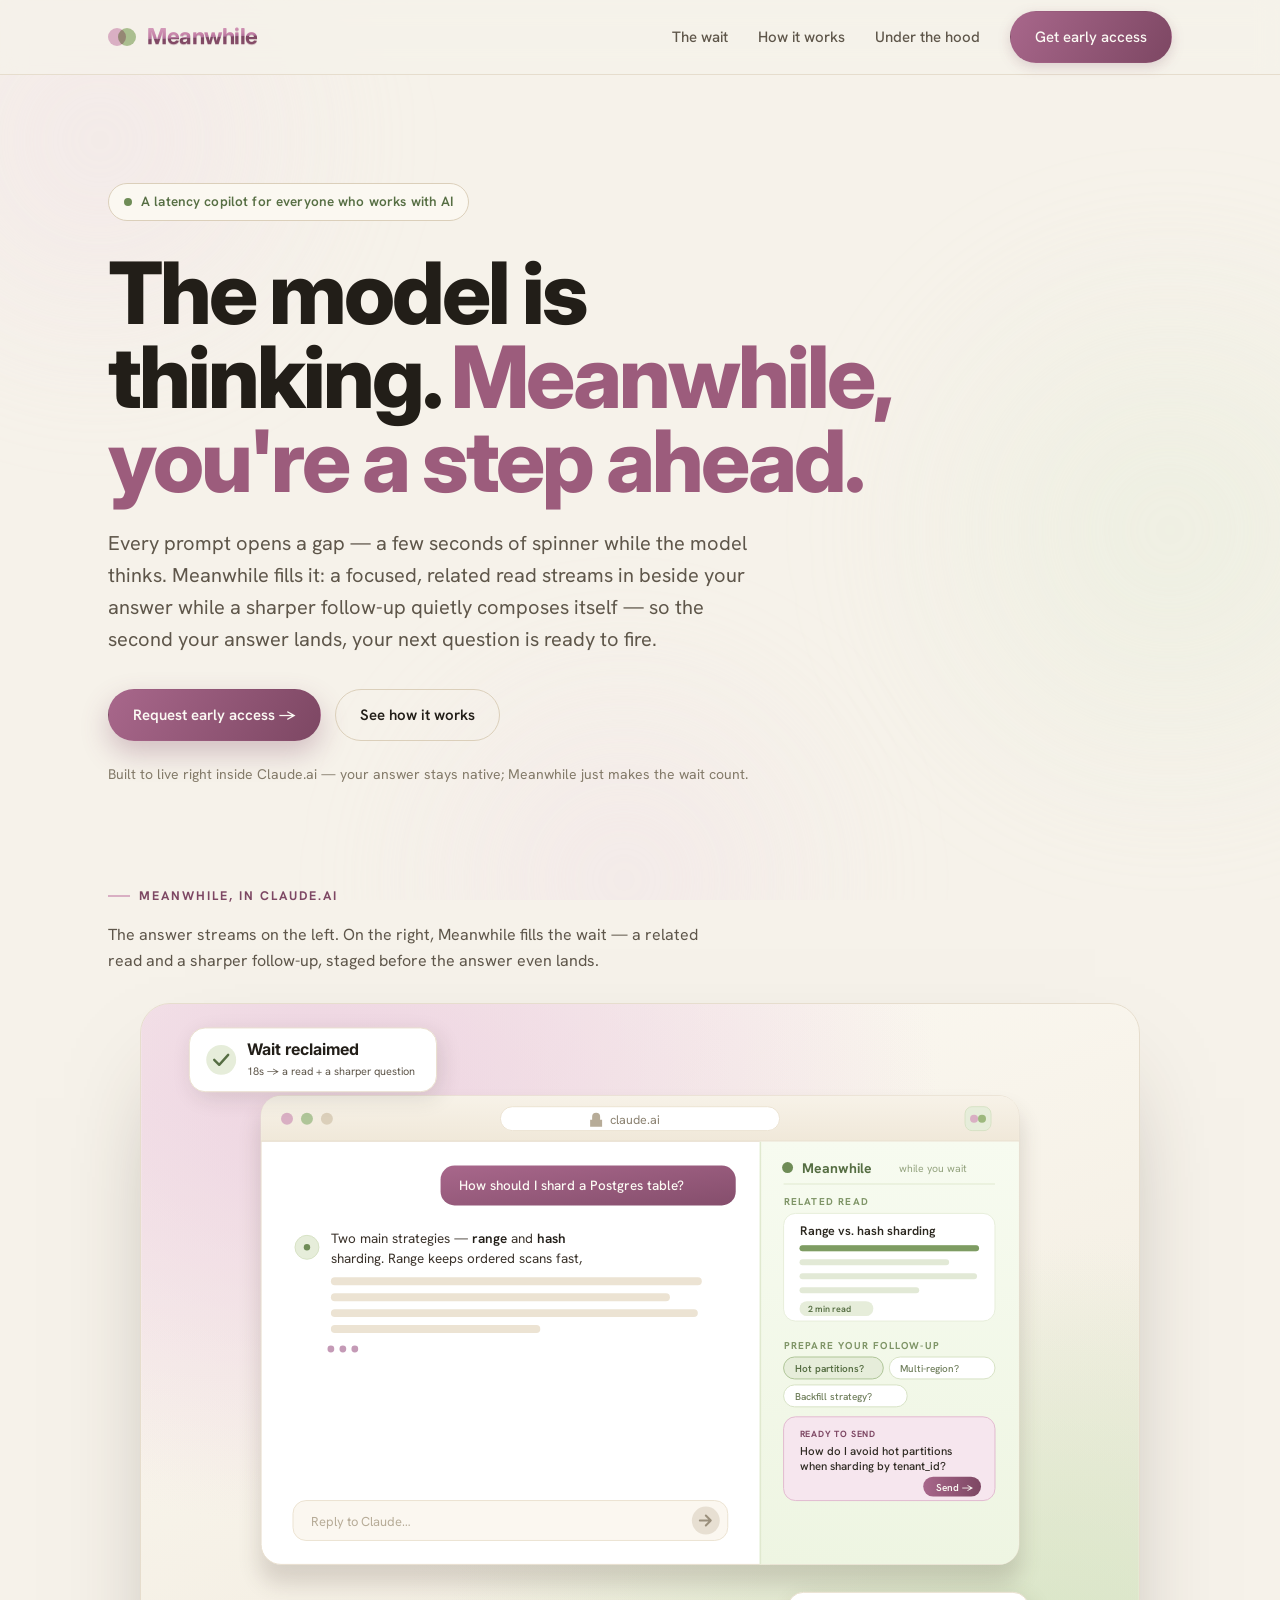
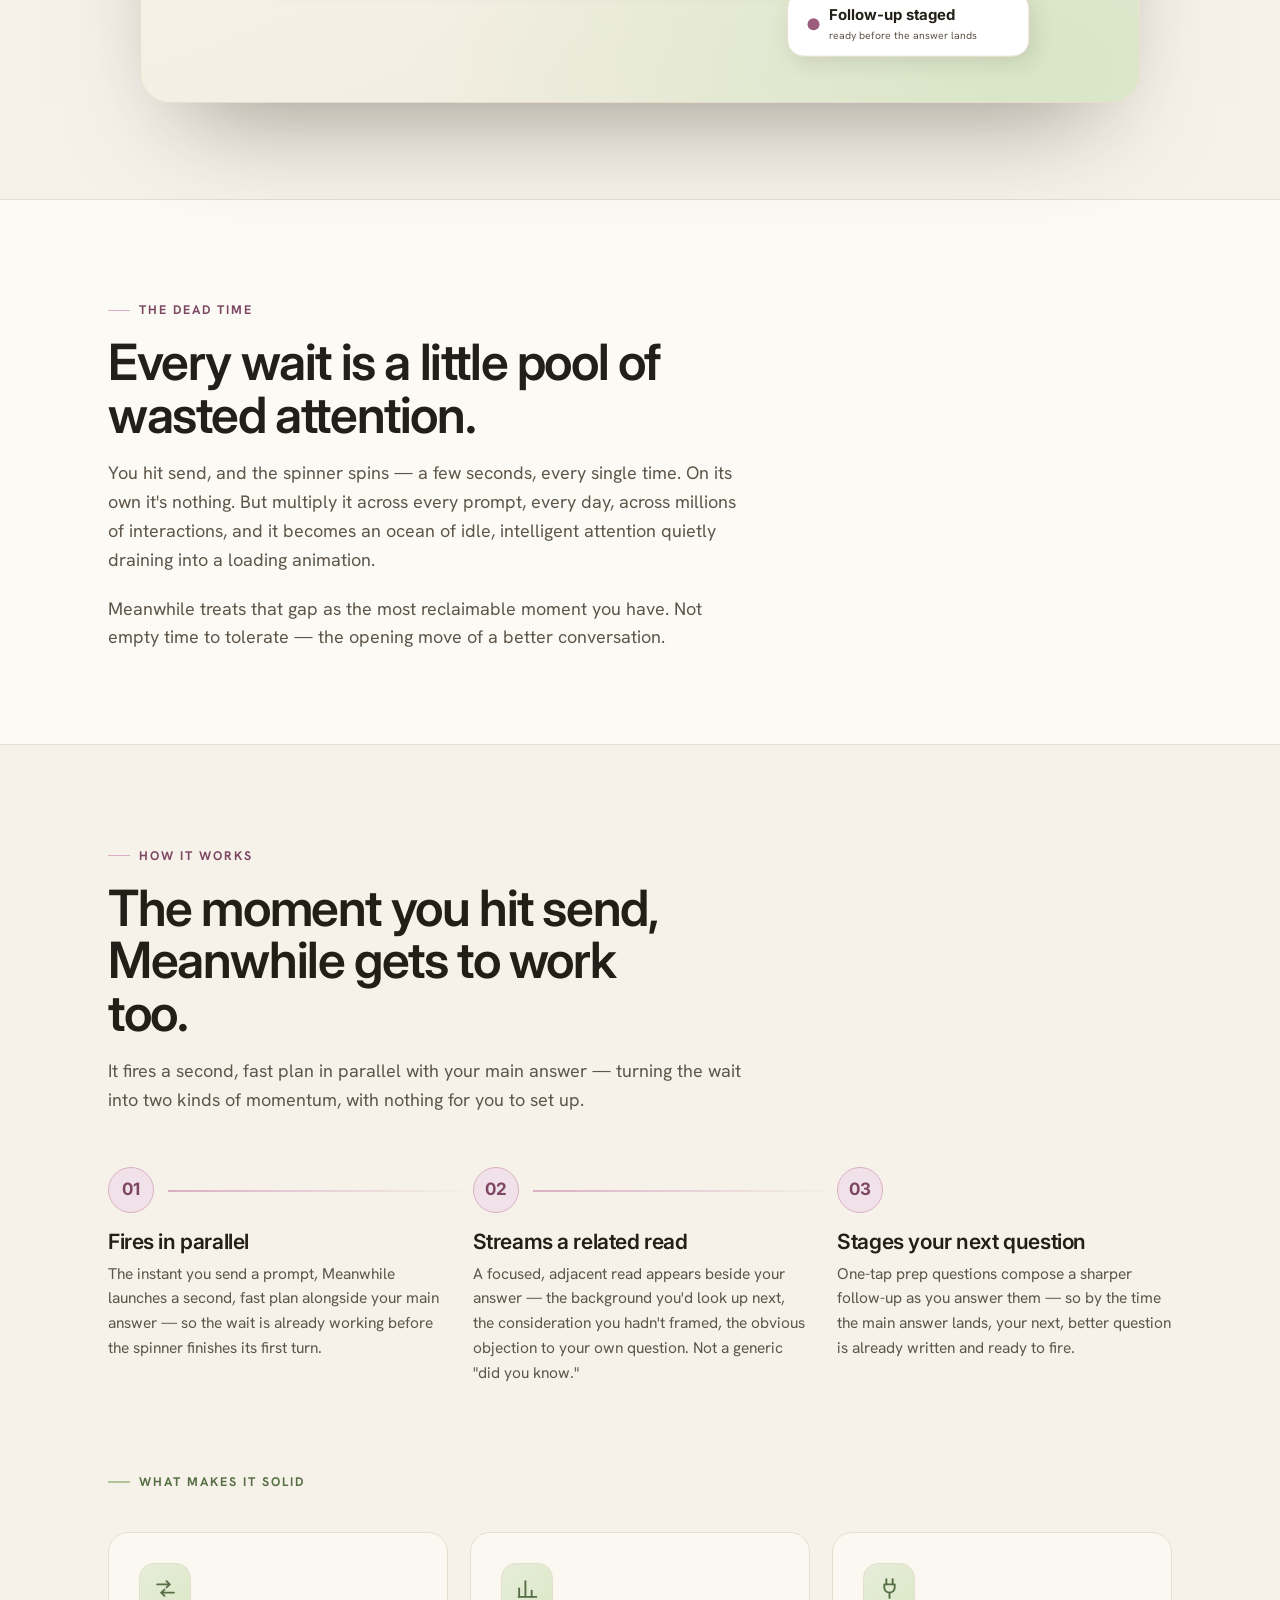
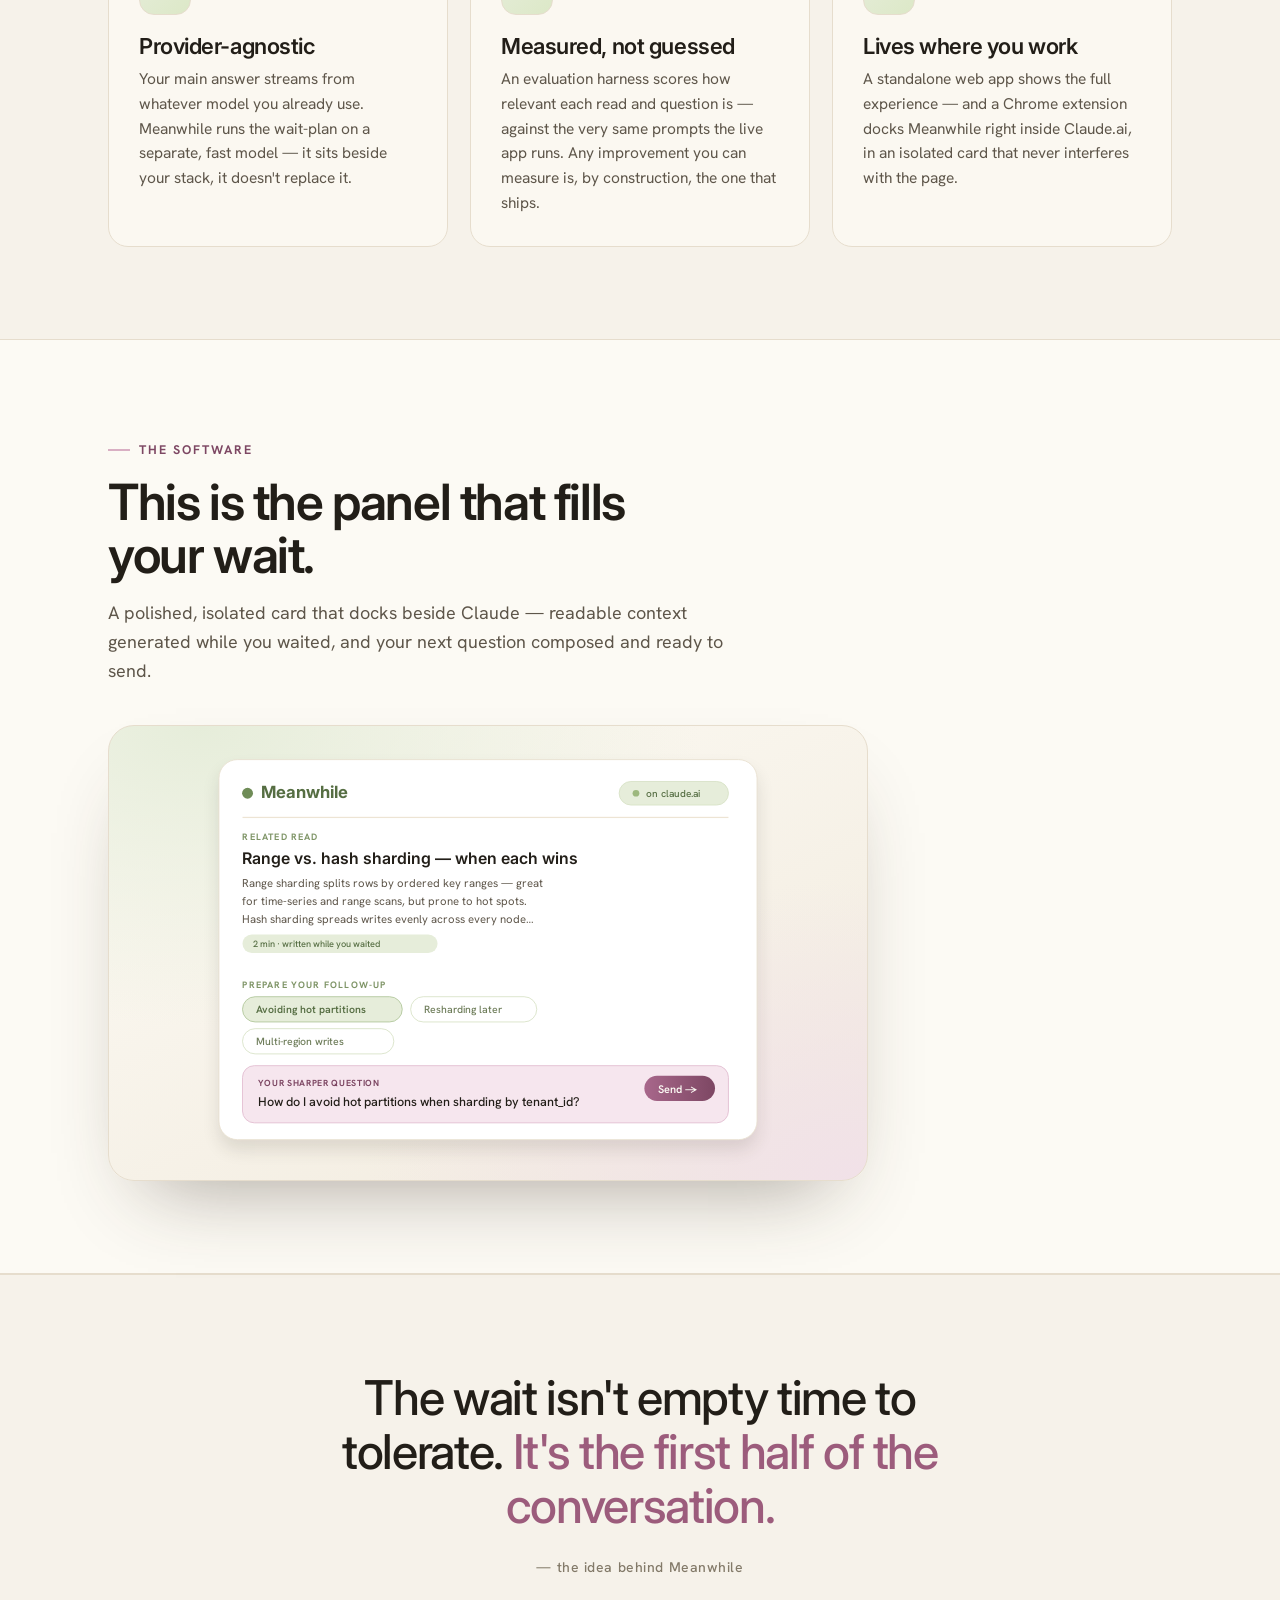
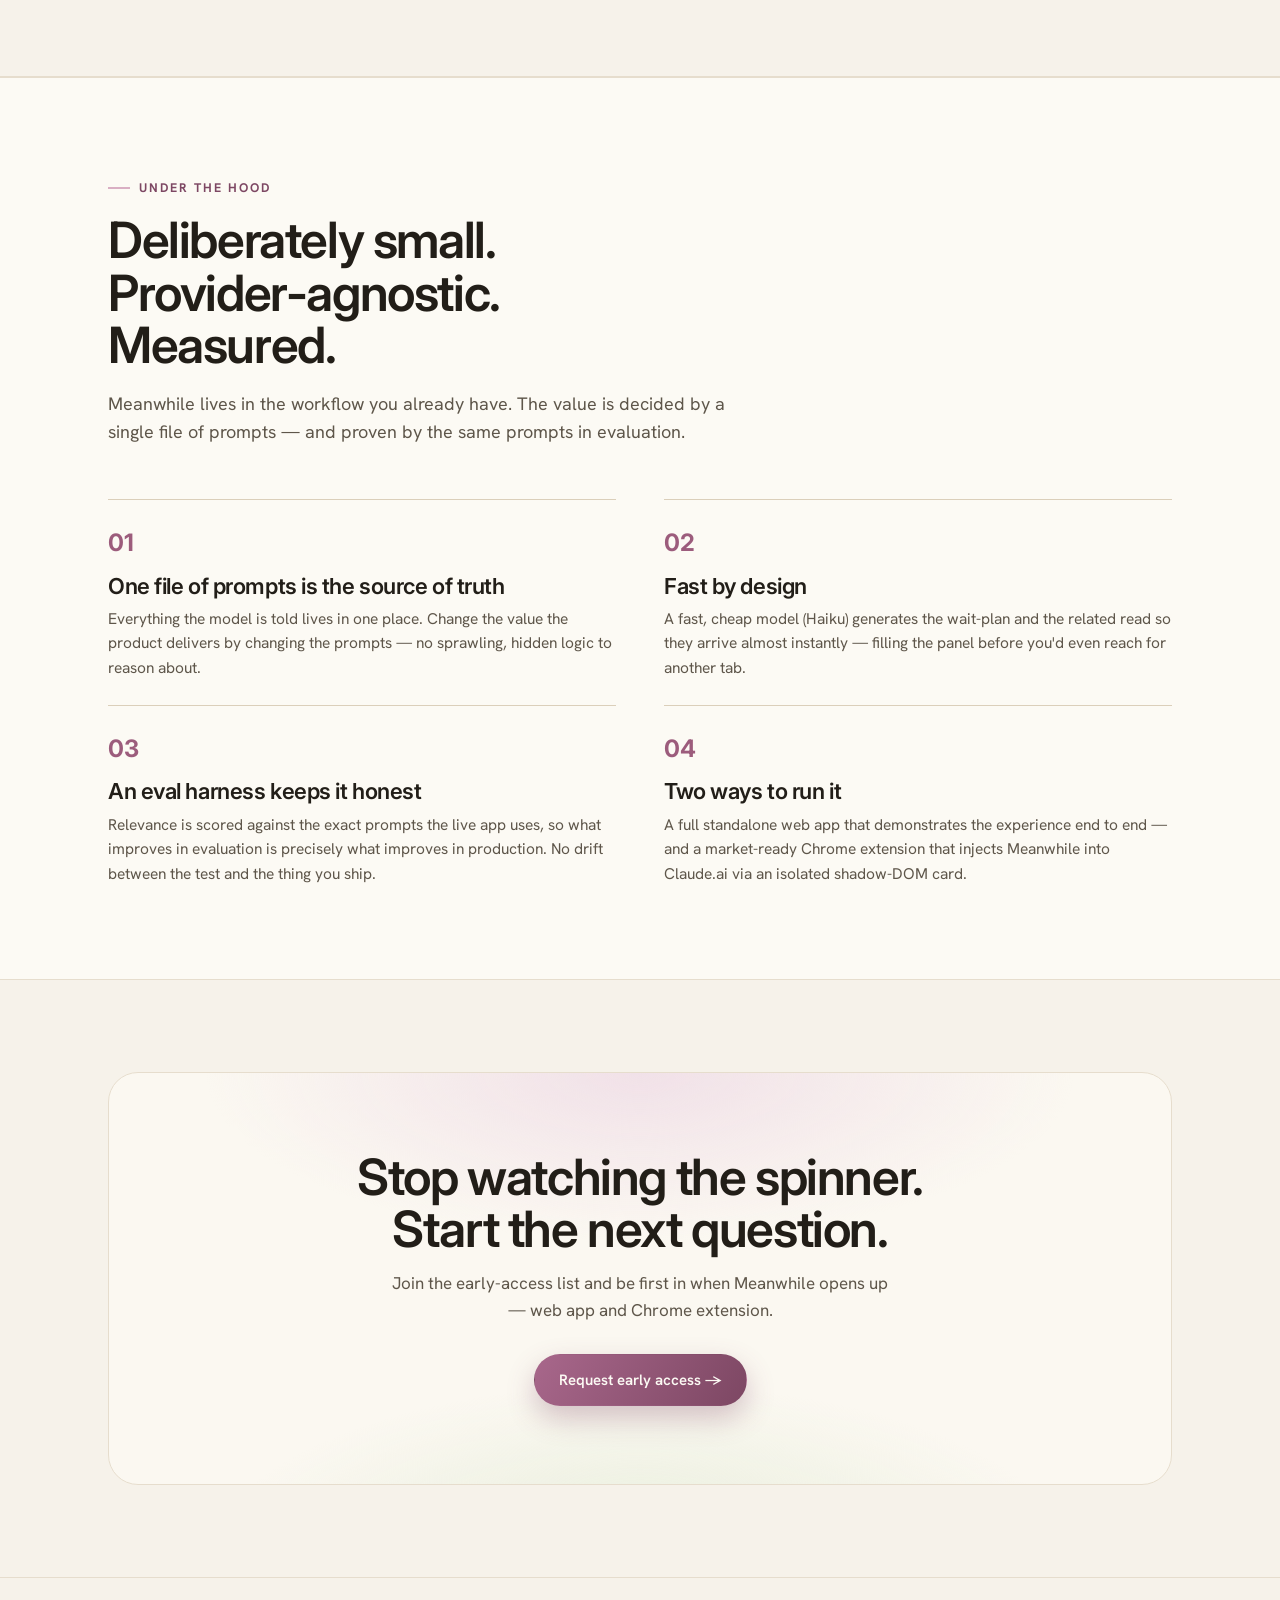
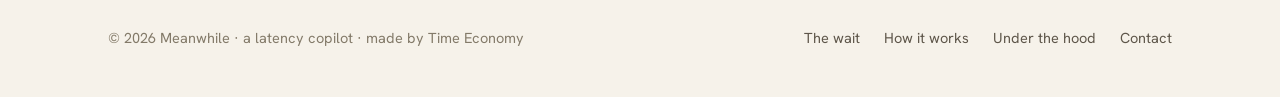
==== commit 1721252d: "Glossy Meanwhile wordmark; switch display font to Inter - Brand wordmark now uses a glossy vertical " ====
--- a/public/index.html
+++ b/public/index.html
@@ -13,7 +13,7 @@
 <script>document.documentElement.classList.add('js');</script>
 <link rel="preconnect" href="https://fonts.googleapis.com" />
 <link rel="preconnect" href="https://fonts.gstatic.com" crossorigin />
-<link href="https://fonts.googleapis.com/css2?family=Bricolage+Grotesque:opsz,wght@12..96,400;12..96,500;12..96,600;12..96,700;12..96,800&family=Hanken+Grotesk:wght@400;500;600;700;800&display=swap" rel="stylesheet" />
+<link href="https://fonts.googleapis.com/css2?family=Inter:wght@400;500;600;700;800;900&family=Hanken+Grotesk:wght@400;500;600;700;800&display=swap" rel="stylesheet" />
 <style>
   :root {
     /* warm, earthy, climate-tech palette */
@@ -37,7 +37,7 @@
     --green-soft:#AFC598;
     --green-tint:#E6EDDA;
 
-    --display: 'Bricolage Grotesque', 'Hanken Grotesk', system-ui, sans-serif;
+    --display: 'Inter', 'Hanken Grotesk', system-ui, sans-serif;
     --body: 'Hanken Grotesk', system-ui, -apple-system, sans-serif;
 
     --radius: 20px;
@@ -98,6 +98,14 @@
   .brand .mark i { position: absolute; top: 0; width: 18px; height: 18px; border-radius: 50%; display: block; }
   .brand .mark i:first-child { left: 0; background: var(--plum-soft); }
   .brand .mark i:last-child { right: 0; background: var(--green-soft); mix-blend-mode: multiply; }
+  /* glossy wordmark: vertical highlight→shadow gloss with a crisp reflection line */
+  .brand-word {
+    font-weight: 700;
+    background: linear-gradient(178deg, #E7B9D1 0%, #C480A6 44%, #B0729A 50%, #7D4763 52%, #95566F 100%);
+    -webkit-background-clip: text; background-clip: text;
+    -webkit-text-fill-color: transparent; color: transparent;
+    filter: drop-shadow(0 1px 0.5px rgba(125,71,99,0.28));
+  }
   .nav-links { display: flex; align-items: center; gap: 30px; }
   .nav-links a { color: var(--ink-soft); font-size: 15px; font-weight: 500; transition: color .2s; }
   .nav-links a:hover { color: var(--ink); }
@@ -320,7 +328,7 @@
 <header>
   <div class="wrap nav">
     <a href="#top" class="brand" aria-label="Meanwhile home">
-      <span class="mark" aria-hidden="true"><i></i><i></i></span> Meanwhile
+      <span class="mark" aria-hidden="true"><i></i><i></i></span> <span class="brand-word">Meanwhile</span>
     </a>
     <nav class="nav-links" aria-label="Primary">
       <a href="#why">The wait</a>
@@ -455,14 +463,14 @@
             <rect x="48" y="24" width="248" height="64" rx="16" fill="#FFFFFF" stroke="#EAE0CF"/>
             <circle cx="80" cy="56" r="15" fill="#E6EDDA"/>
             <path d="M73 56 l5 5 9 -10" stroke="#566E43" stroke-width="2.4" fill="none" stroke-linecap="round" stroke-linejoin="round"/>
-            <text x="106" y="51" font-family="'Bricolage Grotesque','Hanken Grotesk',sans-serif" font-size="16" font-weight="700" fill="#221E18">Wait reclaimed</text>
+            <text x="106" y="51" font-family="'Inter','Hanken Grotesk',sans-serif" font-size="16" font-weight="700" fill="#221E18">Wait reclaimed</text>
             <text x="106" y="71" font-family="'Hanken Grotesk',sans-serif" font-size="11" fill="#5E564A">18s → a read + a sharper question</text>
           </g>
           <g class="l-card-b">
             <rect x="652" y="596" width="242" height="64" rx="16" fill="#2c2118" opacity="0.12" filter="url(#soft)"/>
             <rect x="648" y="590" width="242" height="64" rx="16" fill="#FFFFFF" stroke="#EAE0CF"/>
             <circle cx="674" cy="622" r="6" fill="#9C5C7C"/>
-            <text x="690" y="618" font-family="'Bricolage Grotesque','Hanken Grotesk',sans-serif" font-size="15" font-weight="700" fill="#221E18">Follow-up staged</text>
+            <text x="690" y="618" font-family="'Inter','Hanken Grotesk',sans-serif" font-size="15" font-weight="700" fill="#221E18">Follow-up staged</text>
             <text x="690" y="637" font-family="'Hanken Grotesk',sans-serif" font-size="10.5" fill="#5E564A">ready before the answer lands</text>
           </g>
         </svg>
@@ -550,14 +558,14 @@
           <rect x="130" y="40" width="640" height="452" rx="22" fill="#FFFFFF" stroke="#E9E0D0"/>
 
           <circle cx="164" cy="80" r="6.5" fill="#6F8C57"/>
-          <text x="180" y="86" font-family="'Bricolage Grotesque','Hanken Grotesk',sans-serif" font-size="20" font-weight="700" fill="#566E43">Meanwhile</text>
+          <text x="180" y="86" font-family="'Inter','Hanken Grotesk',sans-serif" font-size="20" font-weight="700" fill="#566E43">Meanwhile</text>
           <rect x="606" y="66" width="130" height="28" rx="14" fill="#E6EDDA" stroke="#D7E2C5"/>
           <circle cx="626" cy="80" r="4" fill="#9DB87E"/>
           <text x="638" y="85" font-family="'Hanken Grotesk',sans-serif" font-size="12" font-weight="500" fill="#566E43">on claude.ai</text>
           <rect x="158" y="108" width="578" height="1.5" fill="#EDE4D4"/>
 
           <text x="158" y="136" font-family="'Hanken Grotesk',sans-serif" font-size="11" font-weight="700" letter-spacing="1.4" fill="#7E9466">RELATED READ</text>
-          <text x="158" y="164" font-family="'Bricolage Grotesque','Hanken Grotesk',sans-serif" font-size="19" font-weight="600" fill="#221E18">Range vs. hash sharding — when each wins</text>
+          <text x="158" y="164" font-family="'Inter','Hanken Grotesk',sans-serif" font-size="19" font-weight="600" fill="#221E18">Range vs. hash sharding — when each wins</text>
           <text x="158" y="192" font-family="'Hanken Grotesk',sans-serif" font-size="13.5" fill="#5E564A">Range sharding splits rows by ordered key ranges — great</text>
           <text x="158" y="213" font-family="'Hanken Grotesk',sans-serif" font-size="13.5" fill="#5E564A">for time-series and range scans, but prone to hot spots.</text>
           <text x="158" y="234" font-family="'Hanken Grotesk',sans-serif" font-size="13.5" fill="#5E564A">Hash sharding spreads writes evenly across every node…</text>
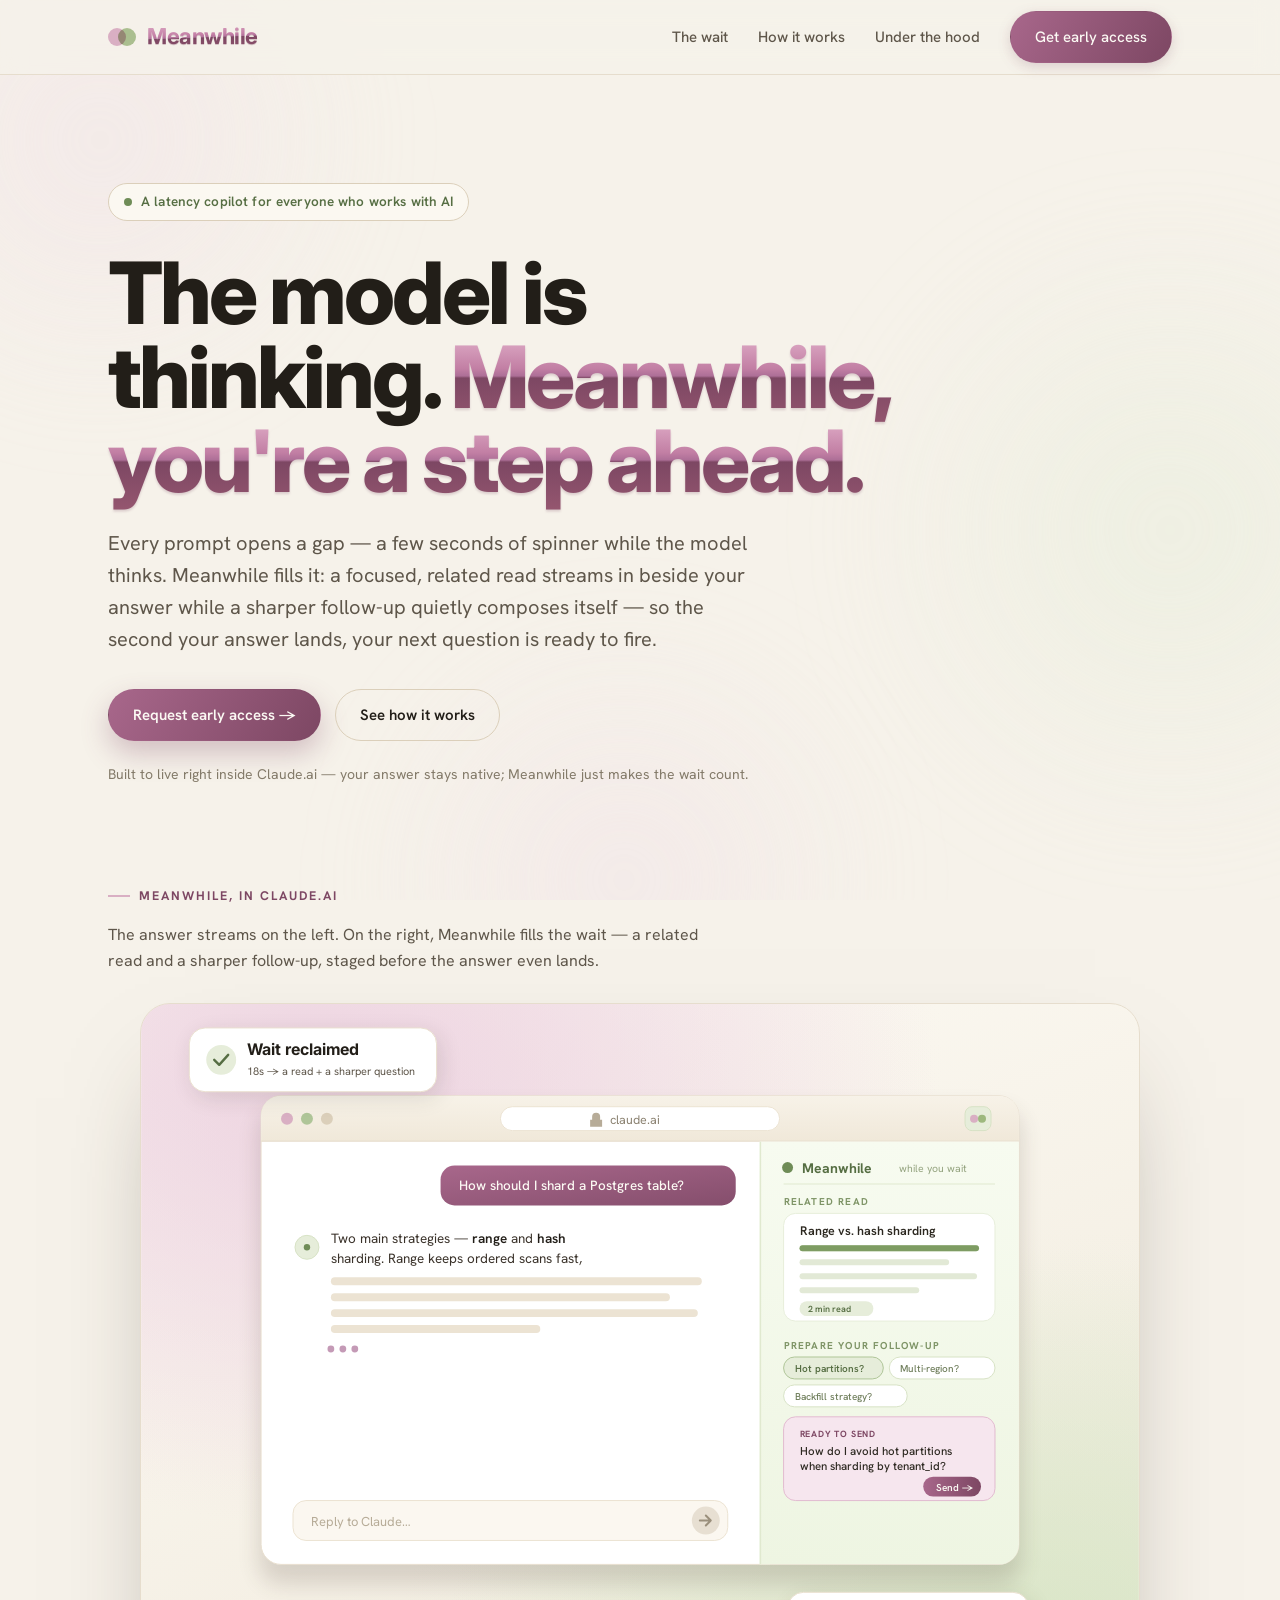
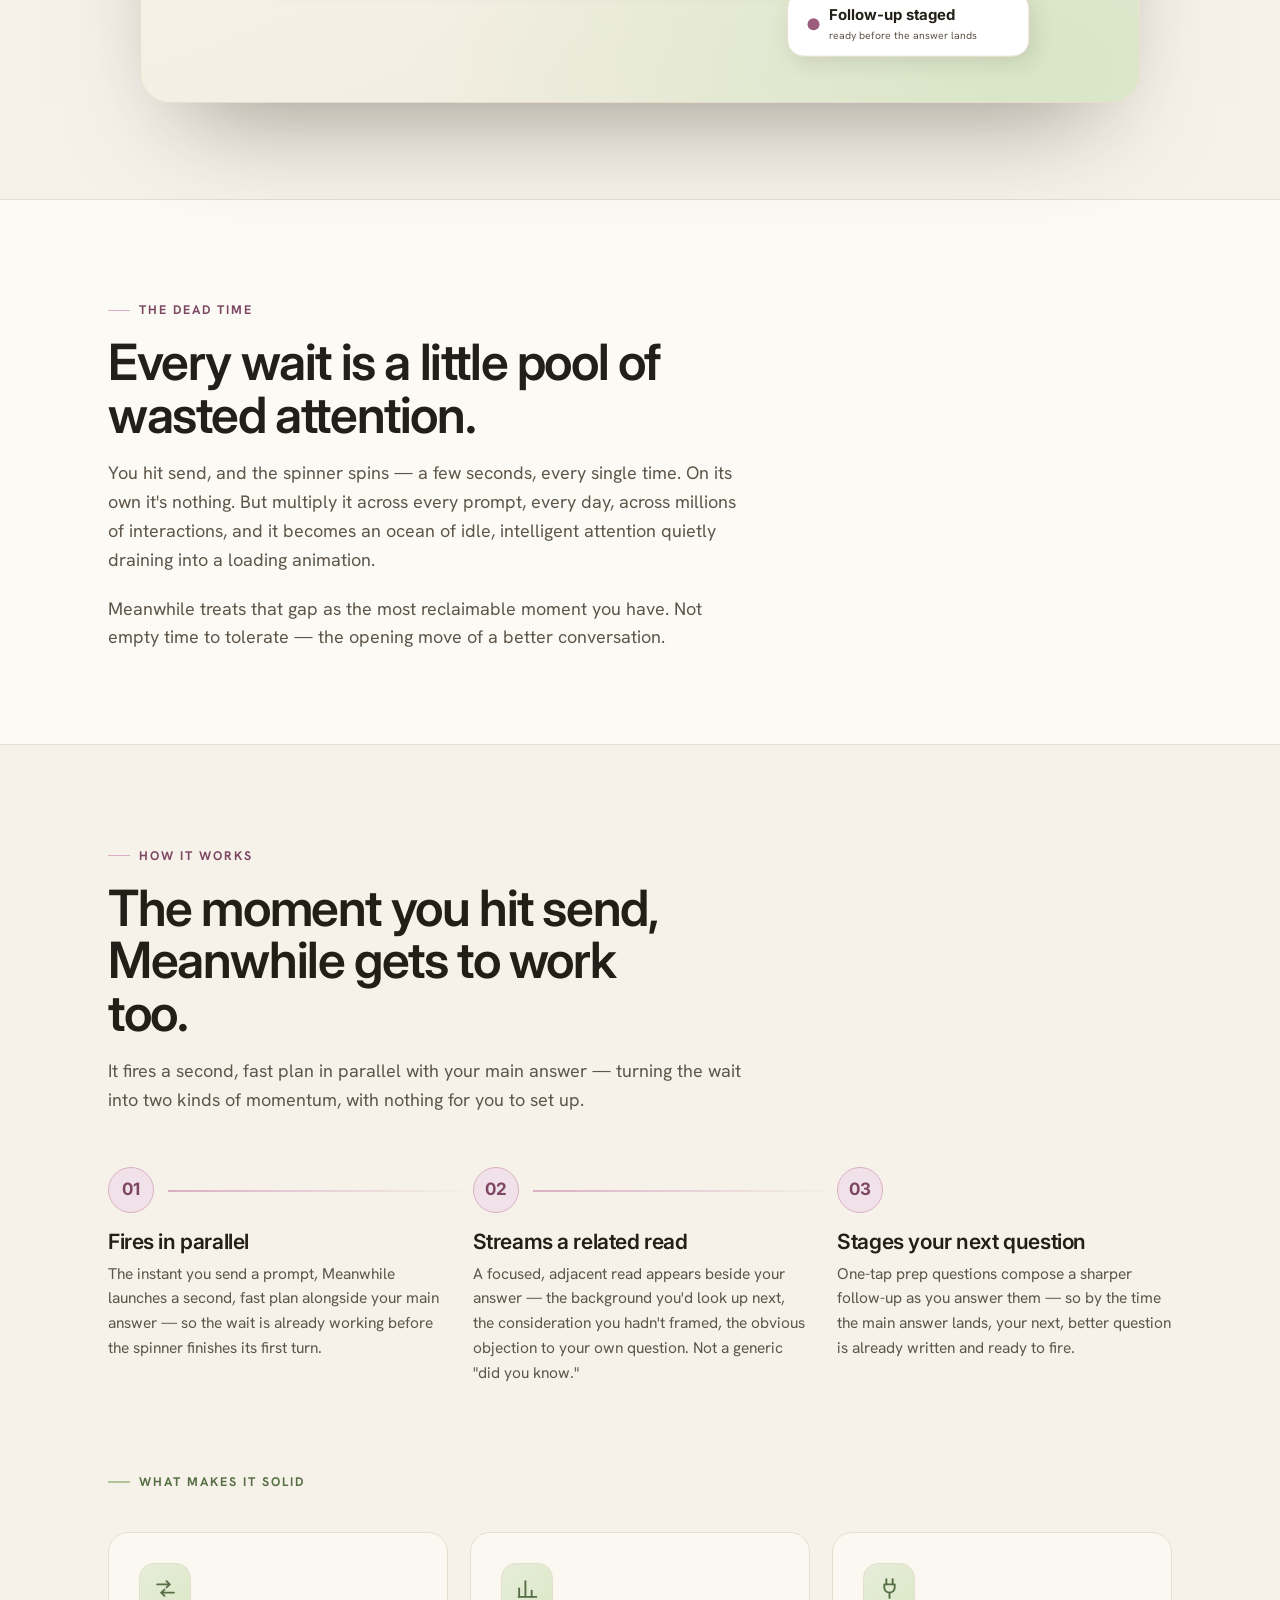
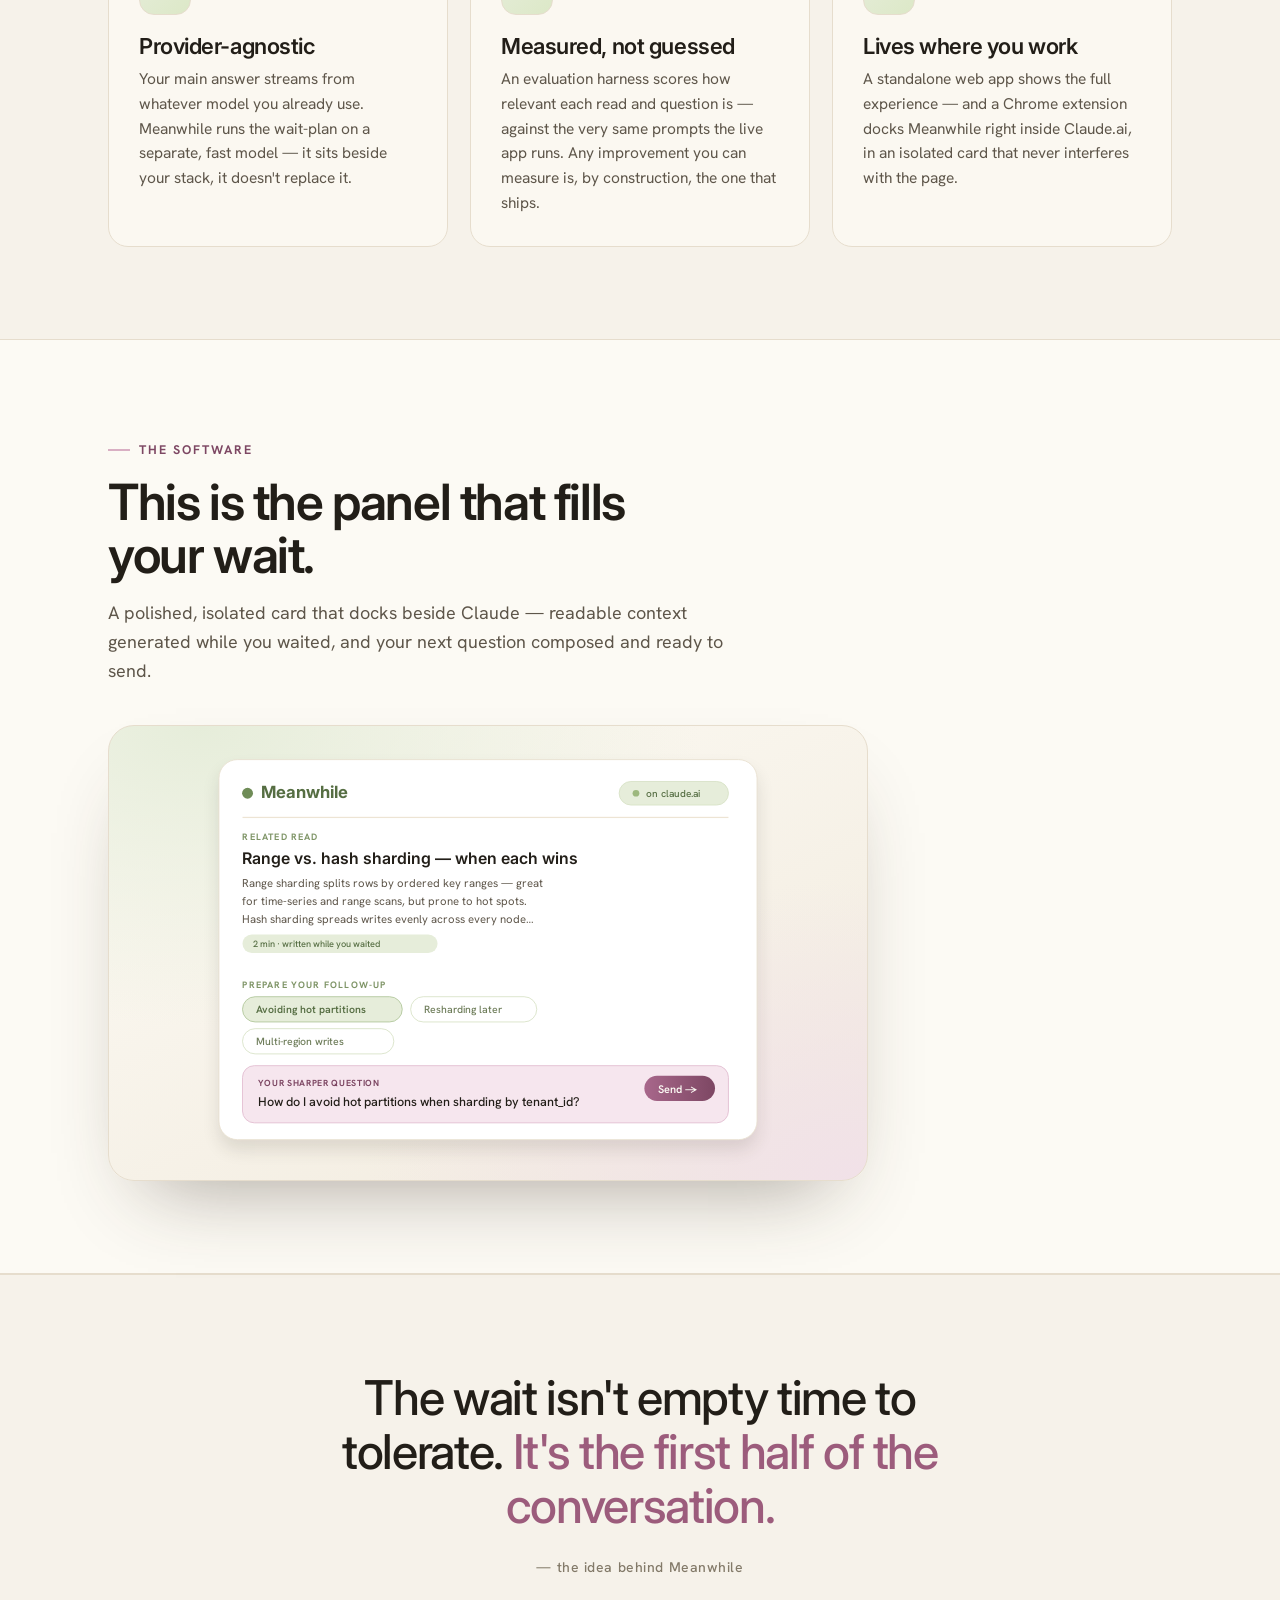
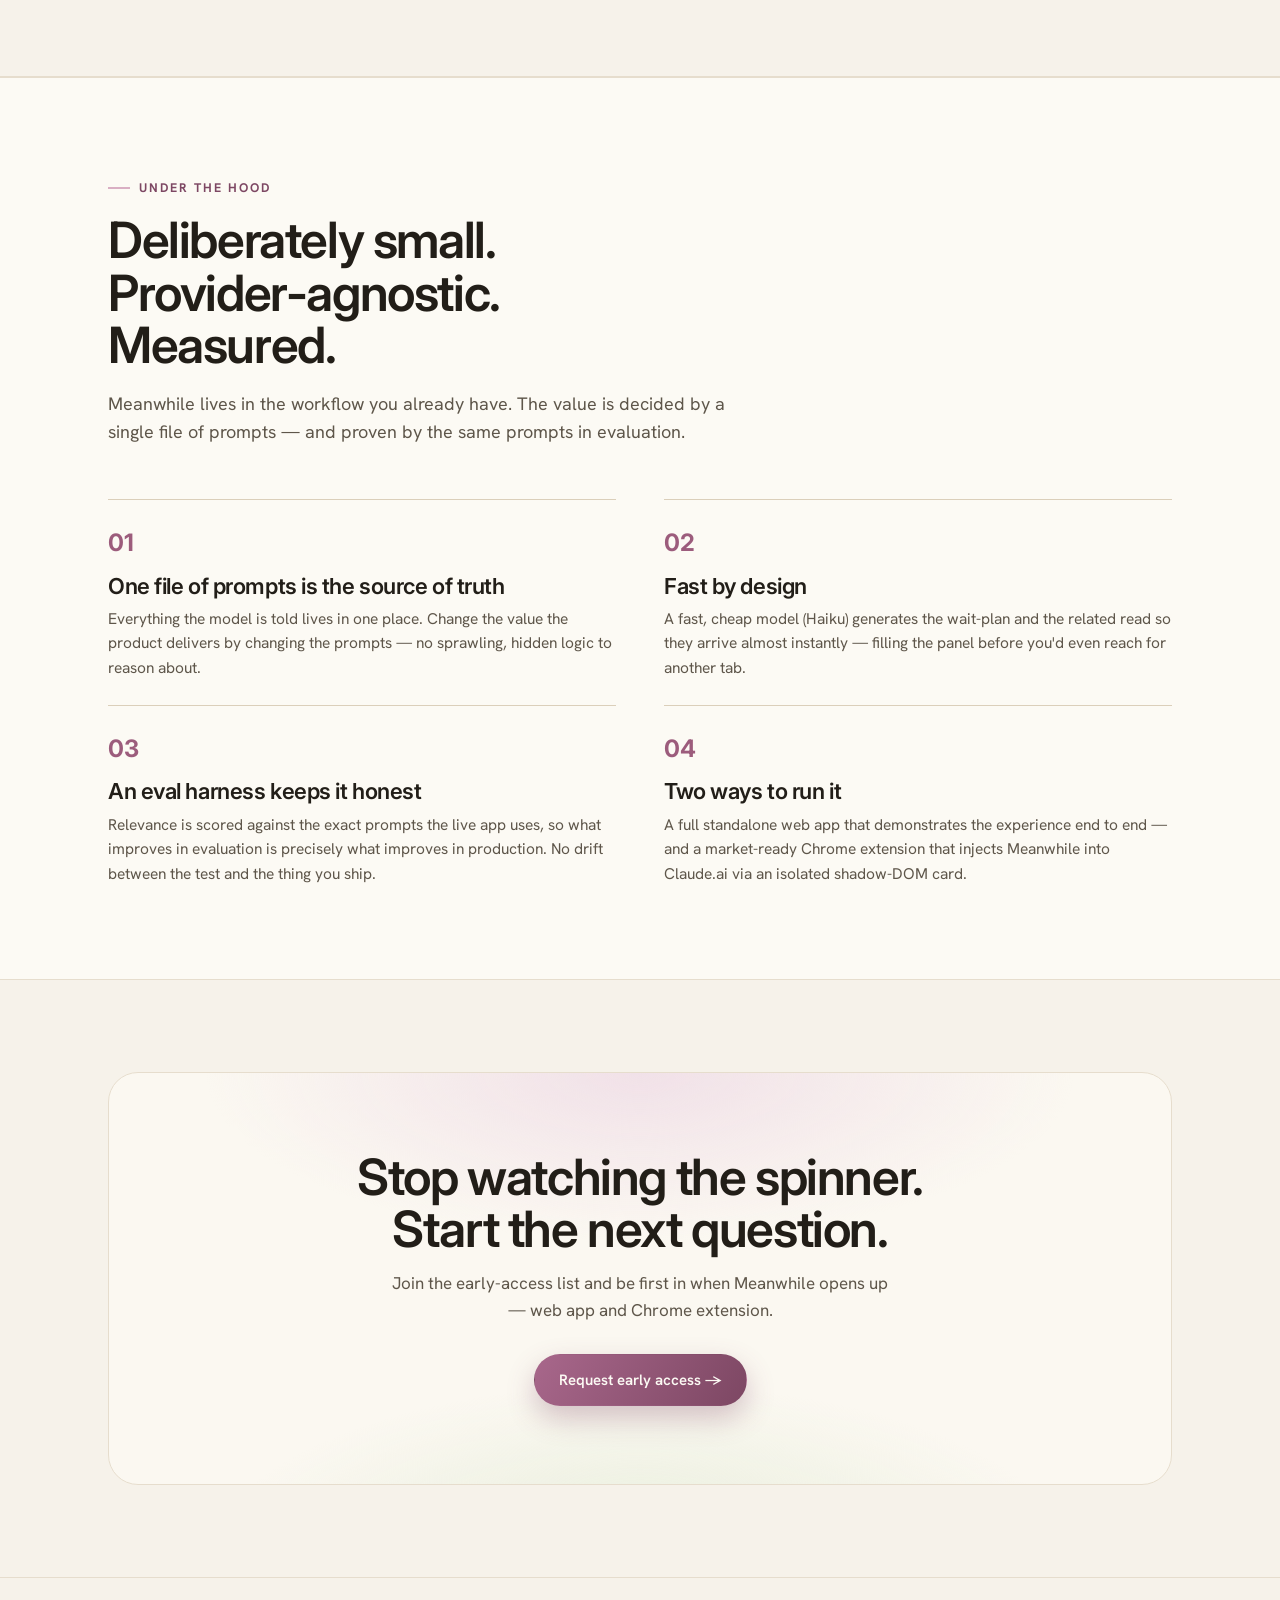
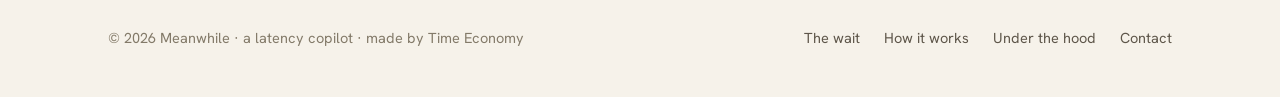
==== commit 1e93c142: "Apply the glossy finish to the hero headline accent The plum accent line ("Meanwhile, you're a step " ====
--- a/public/index.html
+++ b/public/index.html
@@ -137,8 +137,16 @@
   @keyframes pulse { 0%{ box-shadow:0 0 0 0 rgba(111,140,87,0.5);} 70%{ box-shadow:0 0 0 9px rgba(111,140,87,0);} 100%{ box-shadow:0 0 0 0 rgba(111,140,87,0);} }
 
   h1 { font-size: clamp(46px, 7.6vw, 86px); font-weight: 800; letter-spacing: -0.035em; line-height: 0.98; margin-bottom: 24px; max-width: 14ch; }
-  /* solid plum — one clean colour job, no muddy gradient midpoint */
-  h1 .accent { color: var(--plum); }
+  /* glossy plum: same finish as the wordmark, painted per line (clone) so
+     each line gets its own highlight→reflection→shadow instead of one
+     washed pass across both lines. Plum-only tones — no muddy hue midpoint. */
+  h1 .accent {
+    background: linear-gradient(180deg, #E9BCD3 0%, #C27FA4 42%, #AD6F97 49%, #7D4763 51%, #965770 100%);
+    -webkit-background-clip: text; background-clip: text;
+    -webkit-text-fill-color: transparent; color: transparent;
+    -webkit-box-decoration-break: clone; box-decoration-break: clone;
+    filter: drop-shadow(0 2px 1px rgba(125,71,99,0.22));
+  }
   .sub { font-size: clamp(17px, 2.1vw, 20px); color: var(--ink-soft); max-width: 60ch; margin: 0 0 34px; font-weight: 400; }
   .cta-row { display: flex; gap: 14px; justify-content: flex-start; flex-wrap: wrap; }
   .hero-note { margin-top: 22px; font-size: 14px; color: var(--faint); }
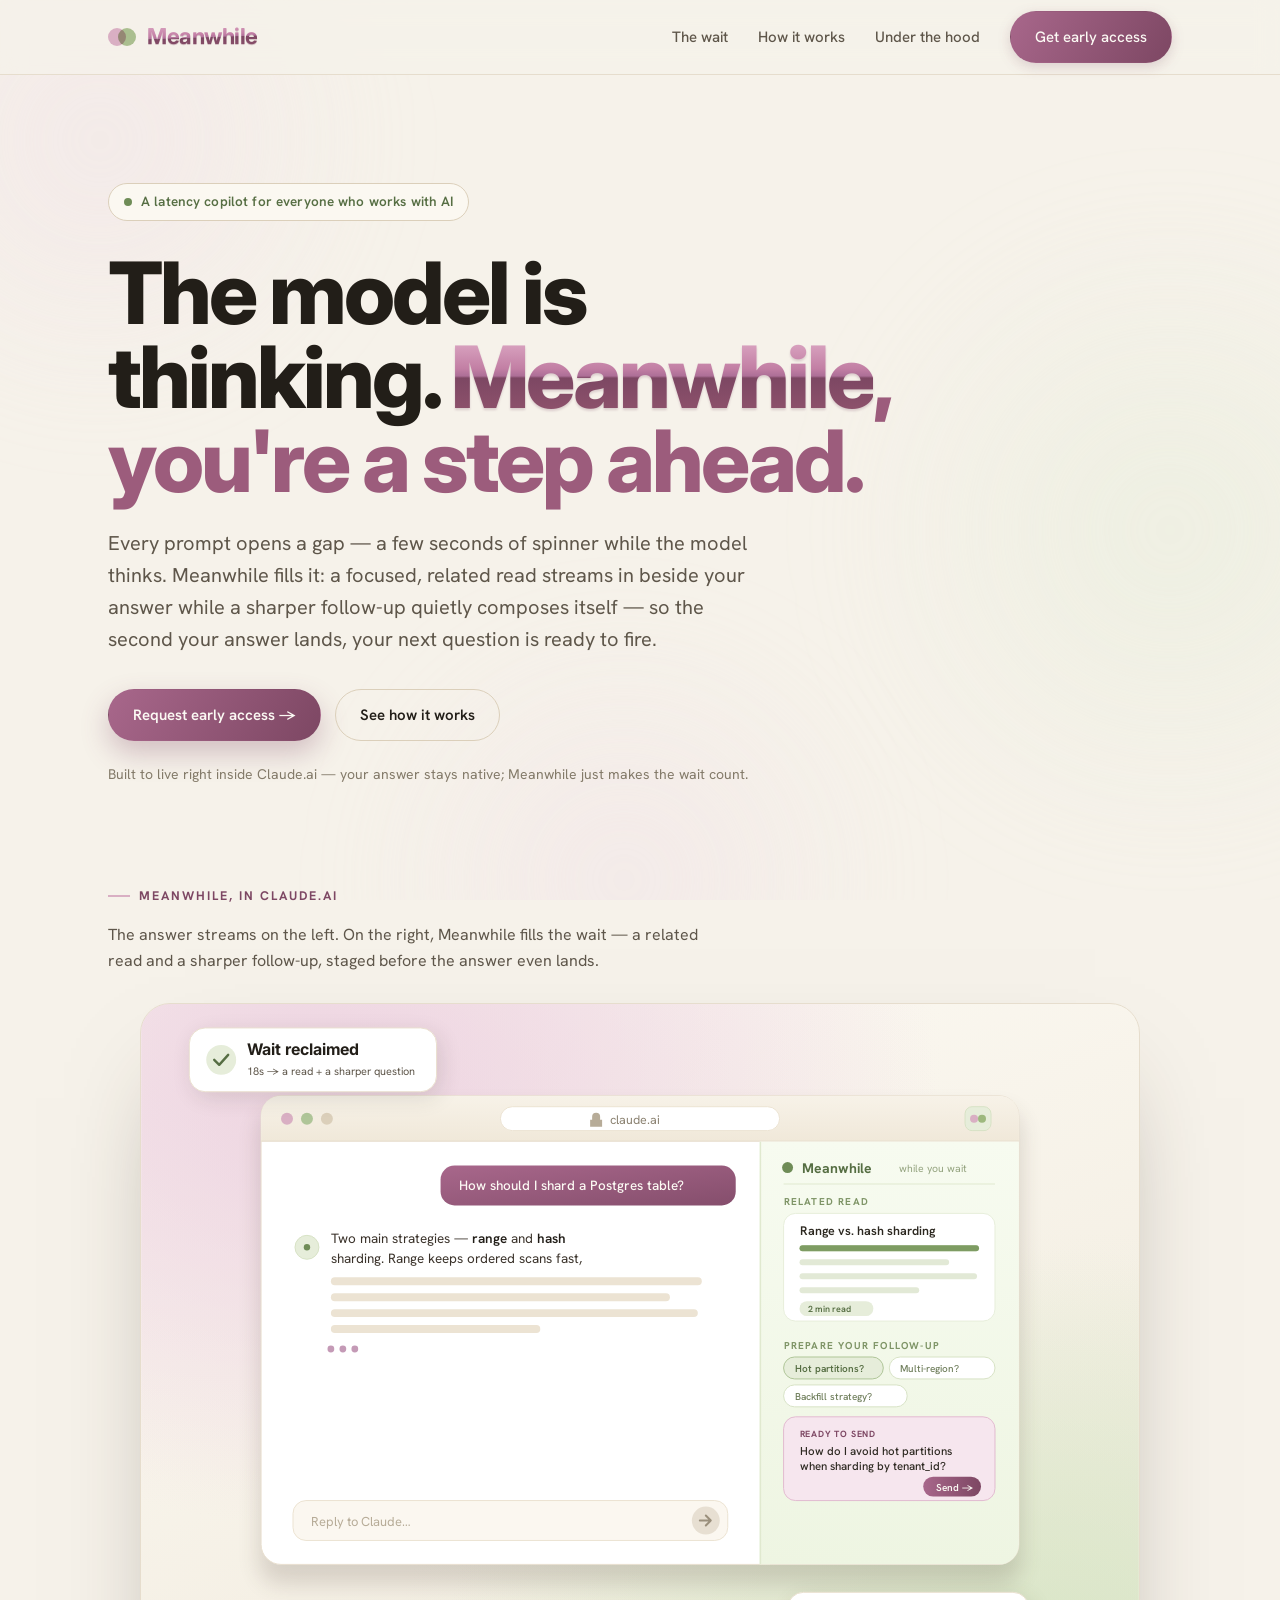
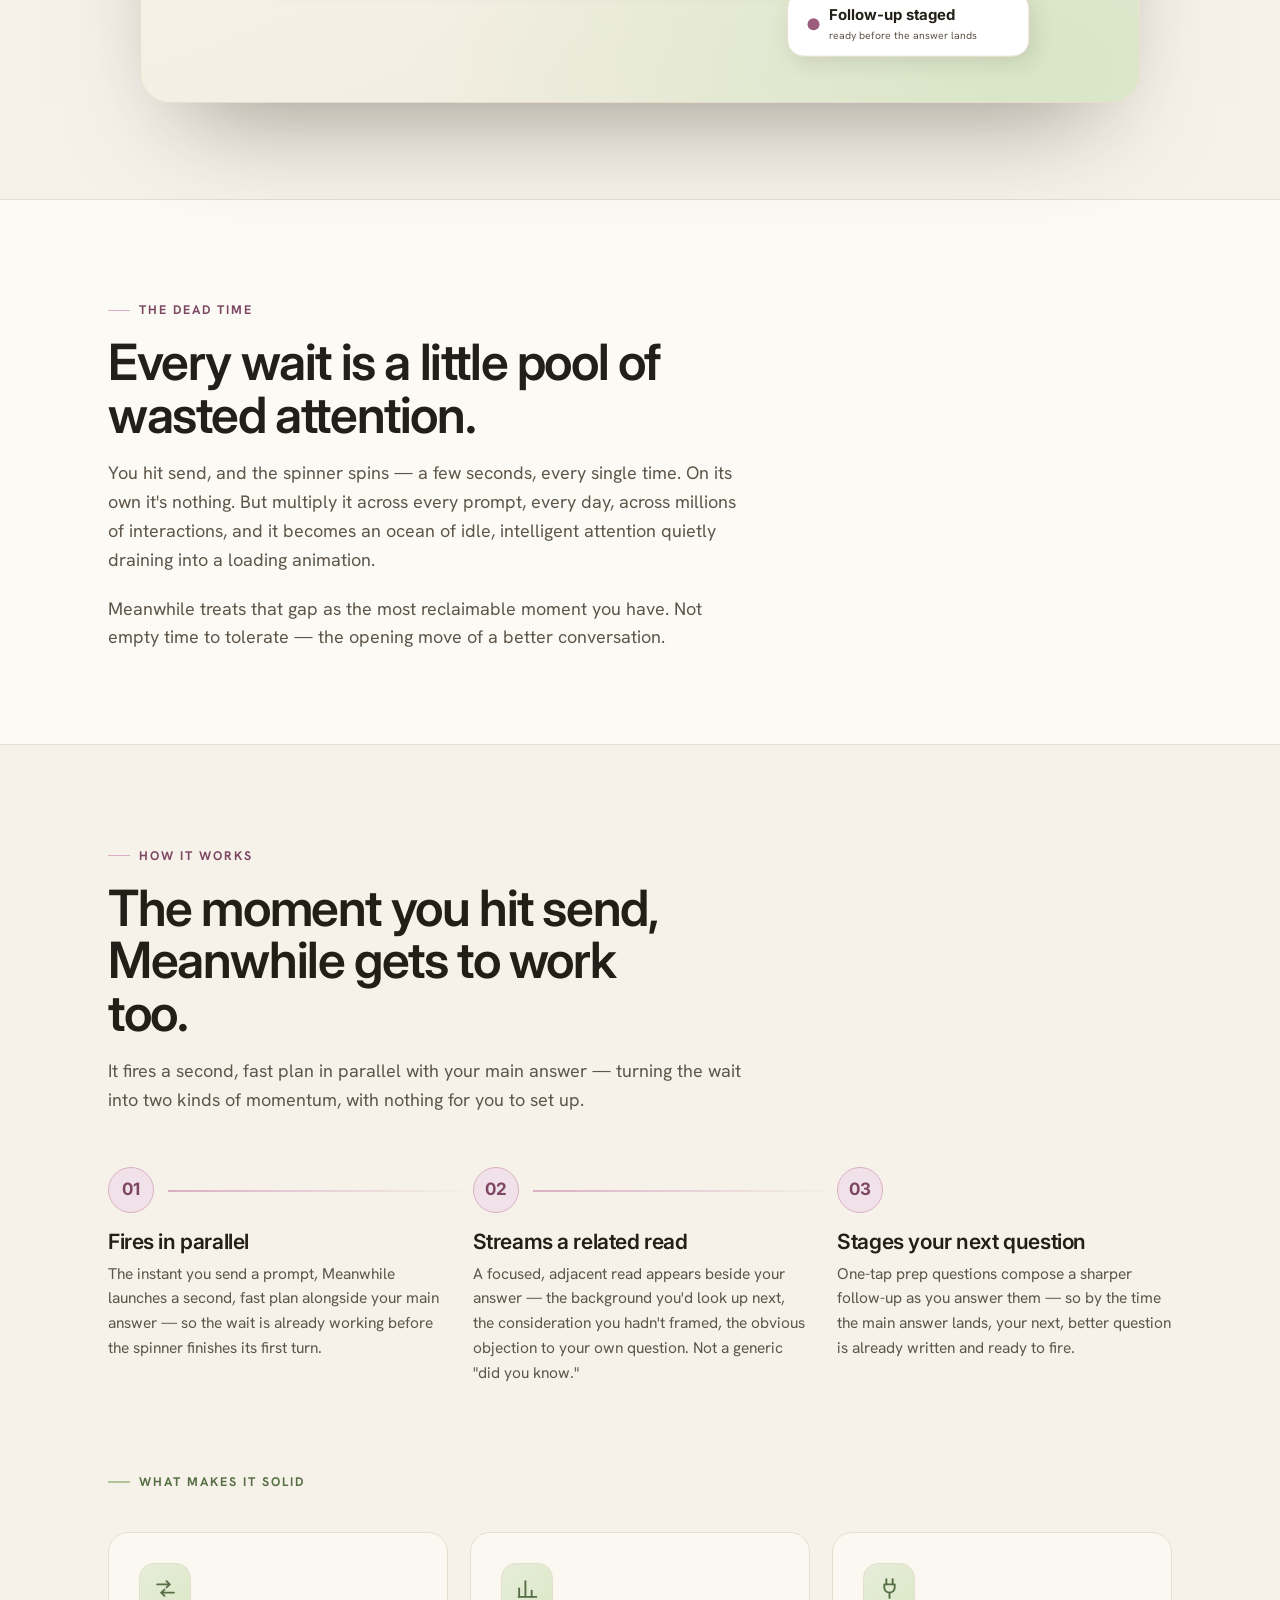
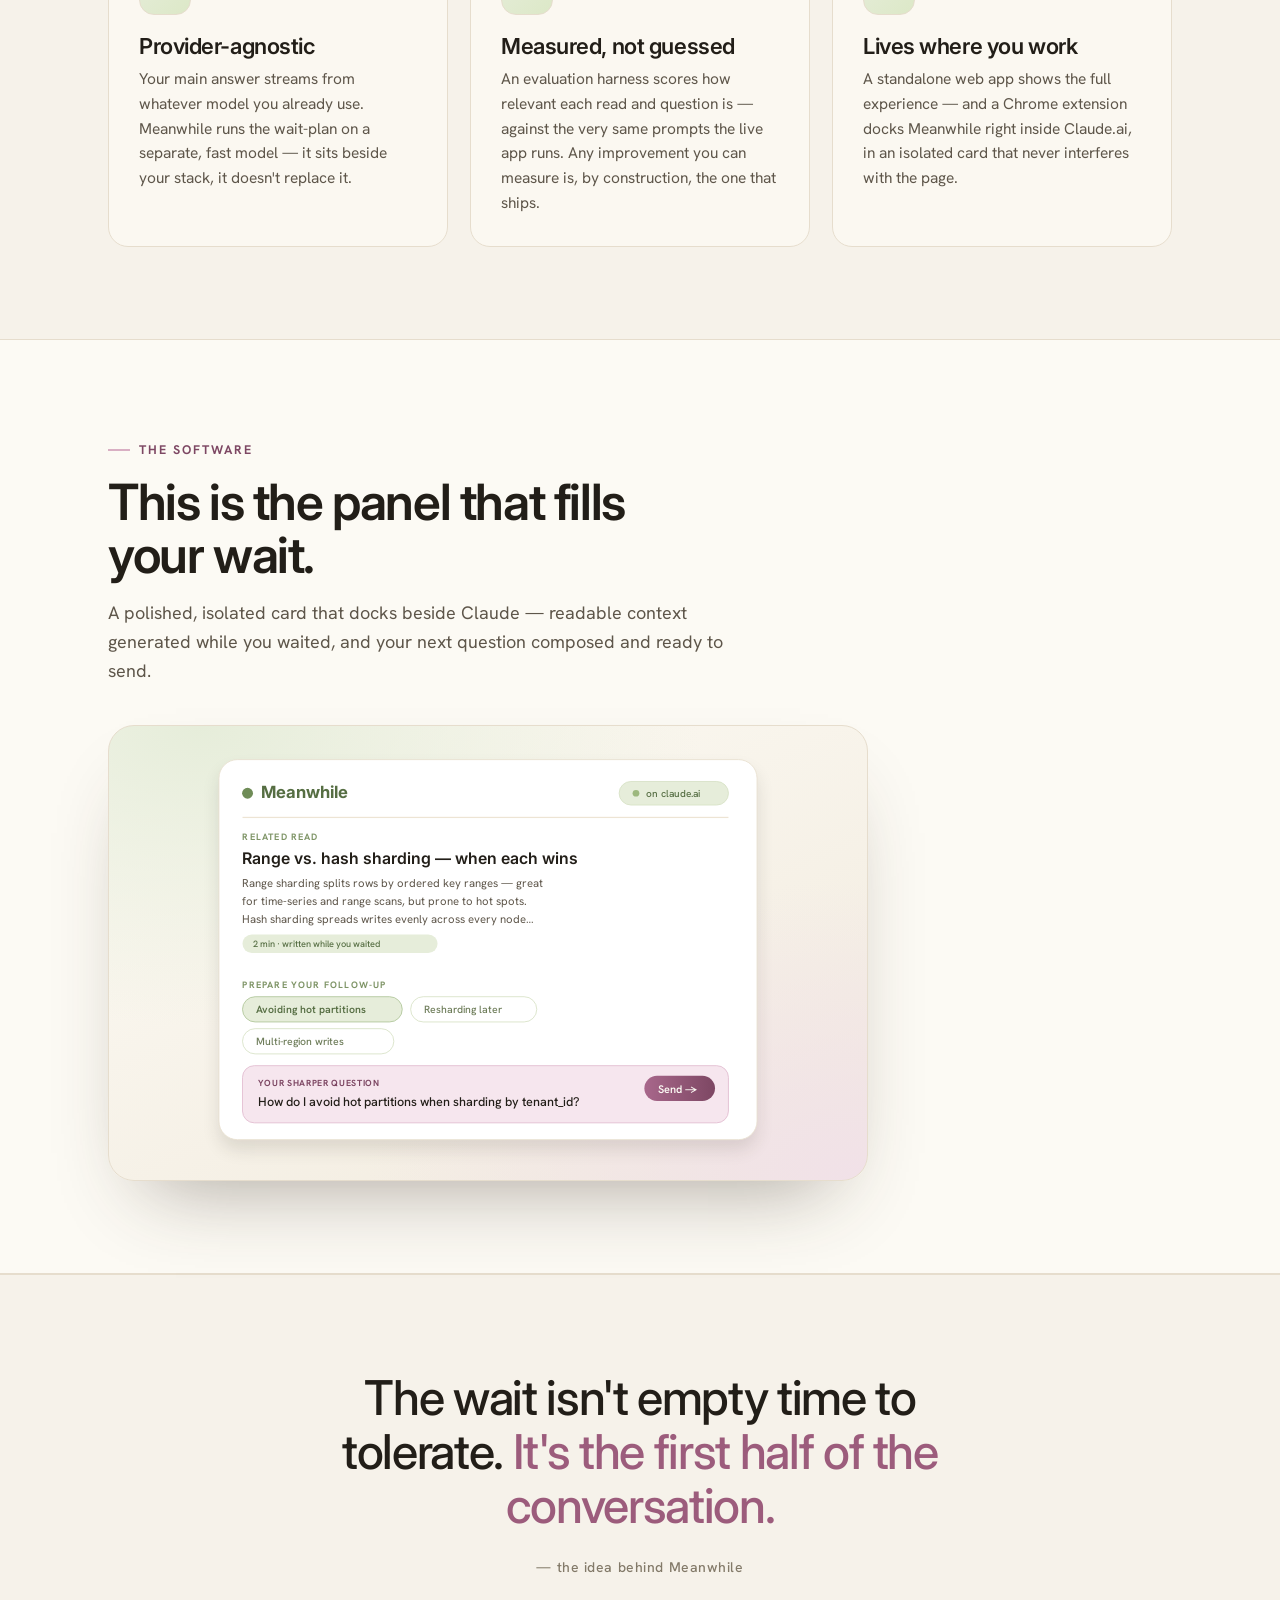
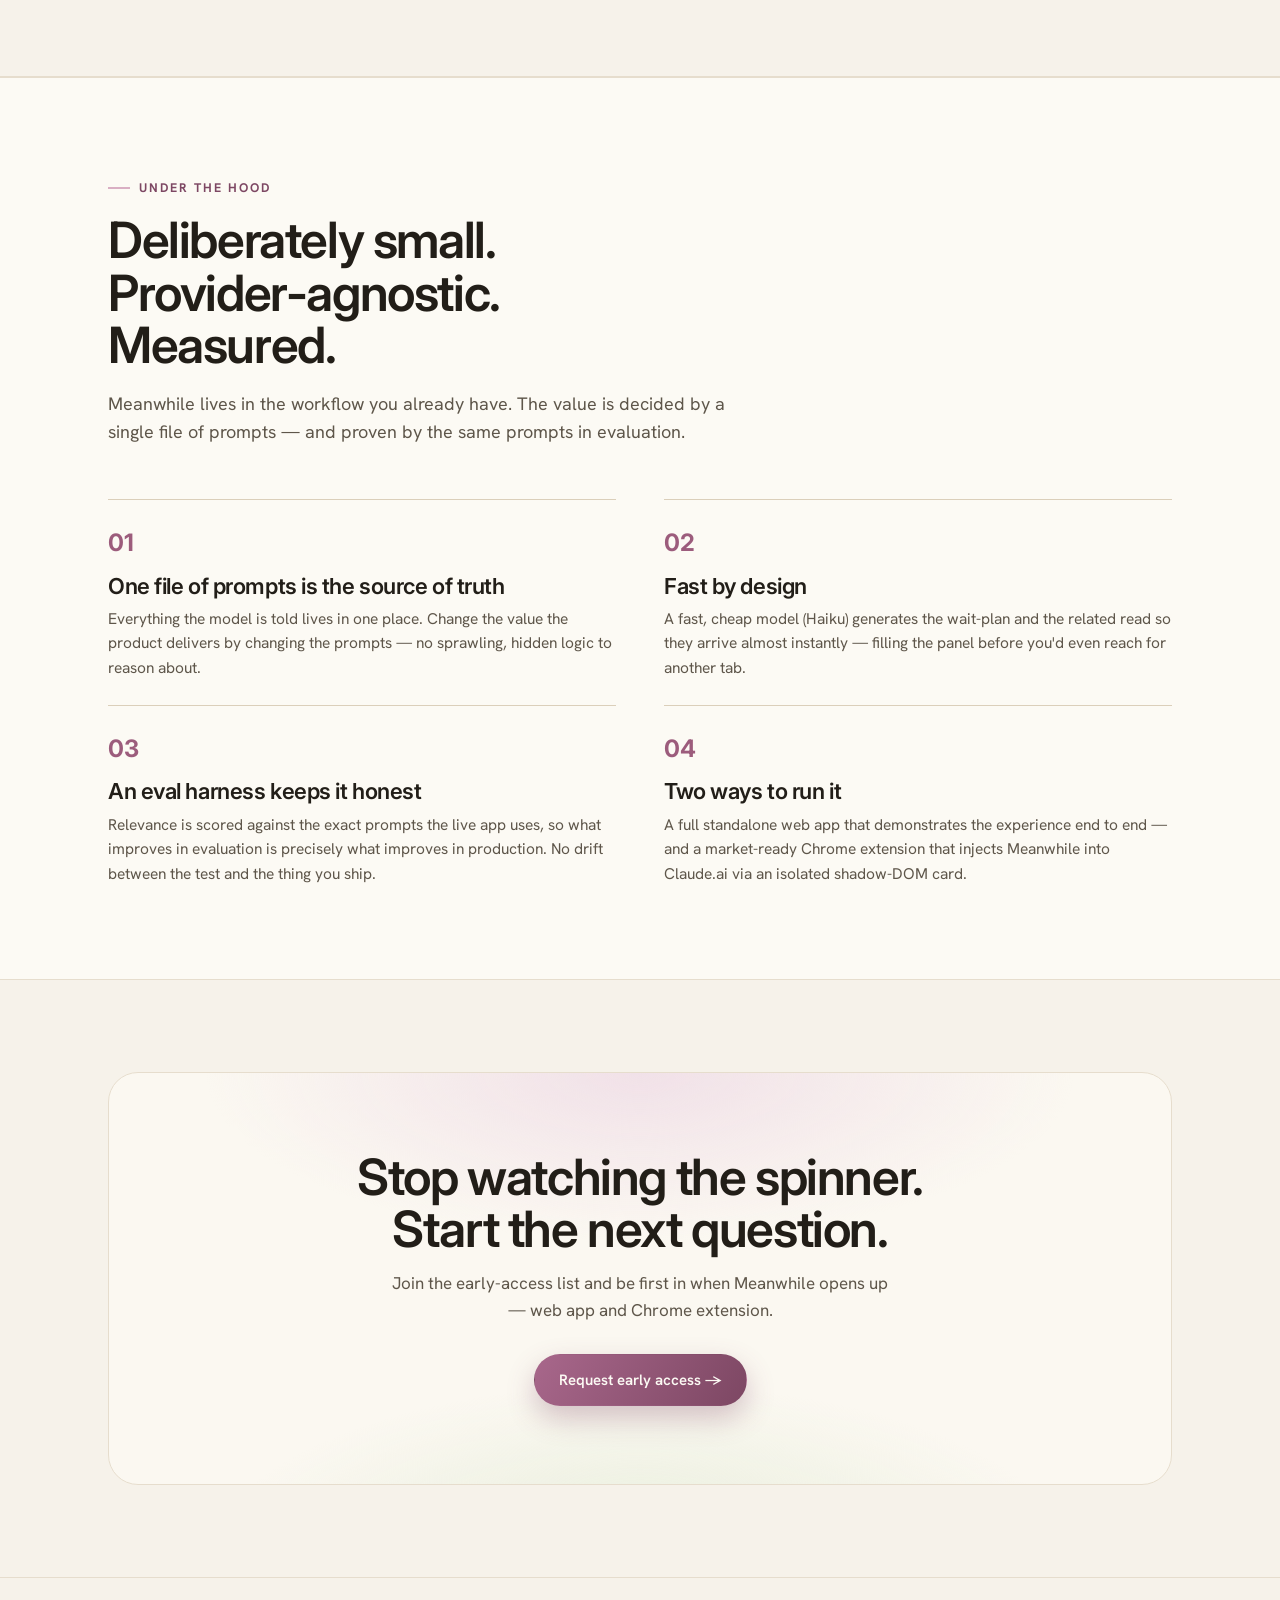
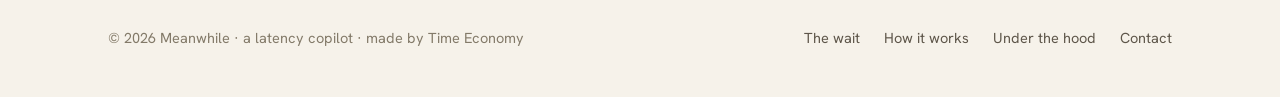
==== commit 6dae042b: "Limit hero gloss to the word "Meanwhile" Only the brand word in the headline is glossed now; the res" ====
--- a/public/index.html
+++ b/public/index.html
@@ -137,14 +137,12 @@
   @keyframes pulse { 0%{ box-shadow:0 0 0 0 rgba(111,140,87,0.5);} 70%{ box-shadow:0 0 0 9px rgba(111,140,87,0);} 100%{ box-shadow:0 0 0 0 rgba(111,140,87,0);} }
 
   h1 { font-size: clamp(46px, 7.6vw, 86px); font-weight: 800; letter-spacing: -0.035em; line-height: 0.98; margin-bottom: 24px; max-width: 14ch; }
-  /* glossy plum: same finish as the wordmark, painted per line (clone) so
-     each line gets its own highlight→reflection→shadow instead of one
-     washed pass across both lines. Plum-only tones — no muddy hue midpoint. */
-  h1 .accent {
+  /* the whole accent line stays solid plum; only the brand word gets the gloss */
+  h1 .accent { color: var(--plum); }
+  h1 .gloss-word {
     background: linear-gradient(180deg, #E9BCD3 0%, #C27FA4 42%, #AD6F97 49%, #7D4763 51%, #965770 100%);
     -webkit-background-clip: text; background-clip: text;
     -webkit-text-fill-color: transparent; color: transparent;
-    -webkit-box-decoration-break: clone; box-decoration-break: clone;
     filter: drop-shadow(0 2px 1px rgba(125,71,99,0.22));
   }
   .sub { font-size: clamp(17px, 2.1vw, 20px); color: var(--ink-soft); max-width: 60ch; margin: 0 0 34px; font-weight: 400; }
@@ -351,7 +349,7 @@
   <section class="hero" aria-labelledby="hero-h">
     <div class="wrap">
       <span class="eyebrow"><span class="leaf" aria-hidden="true"></span> A latency copilot for everyone who works with AI</span>
-      <h1 id="hero-h">The model is thinking. <span class="accent">Meanwhile, you're a step ahead.</span></h1>
+      <h1 id="hero-h">The model is thinking. <span class="accent gloss-word">Meanwhile</span><span class="accent">, you're a step ahead.</span></h1>
       <p class="sub">Every prompt opens a gap — a few seconds of spinner while the model thinks. Meanwhile fills it: a focused, related read streams in beside your answer while a sharper follow-up quietly composes itself — so the second your answer lands, your next question is ready to fire.</p>
       <div class="cta-row">
         <a href="#start" class="btn btn-primary">Request early access →</a>
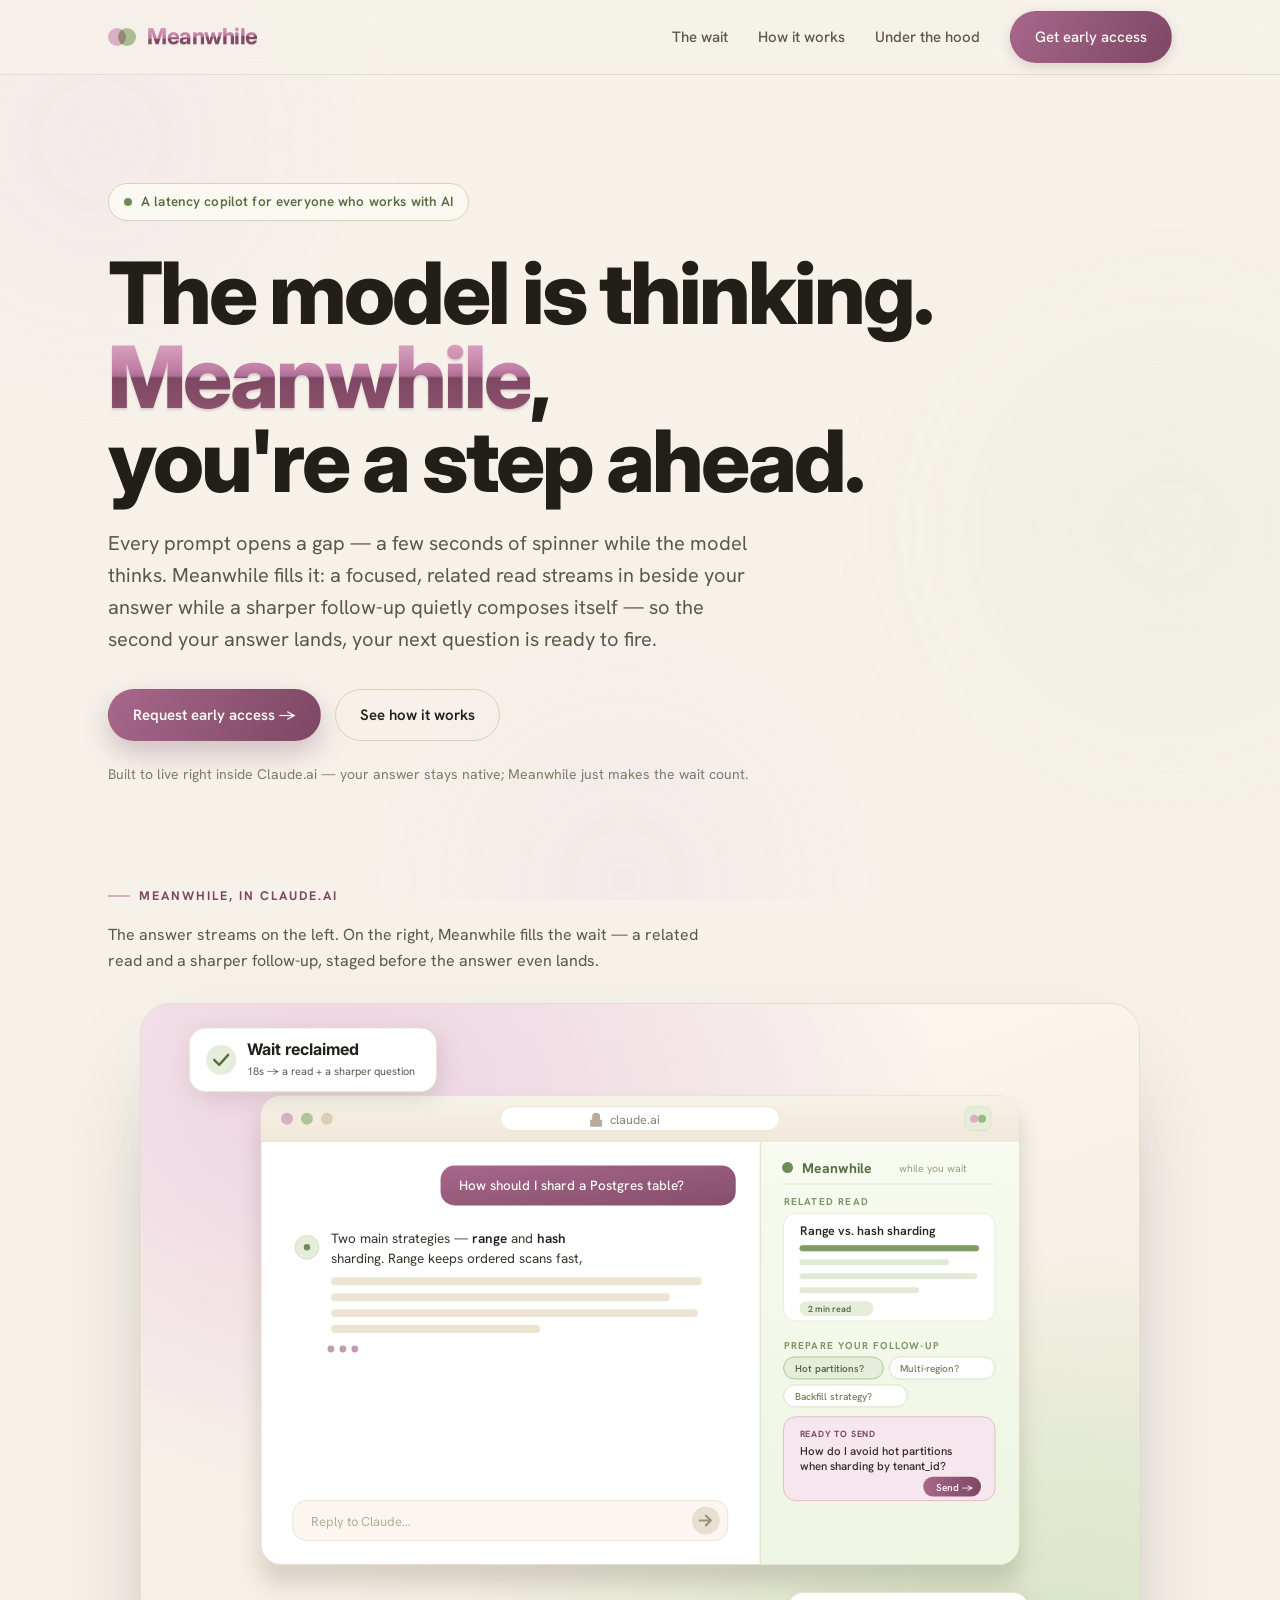
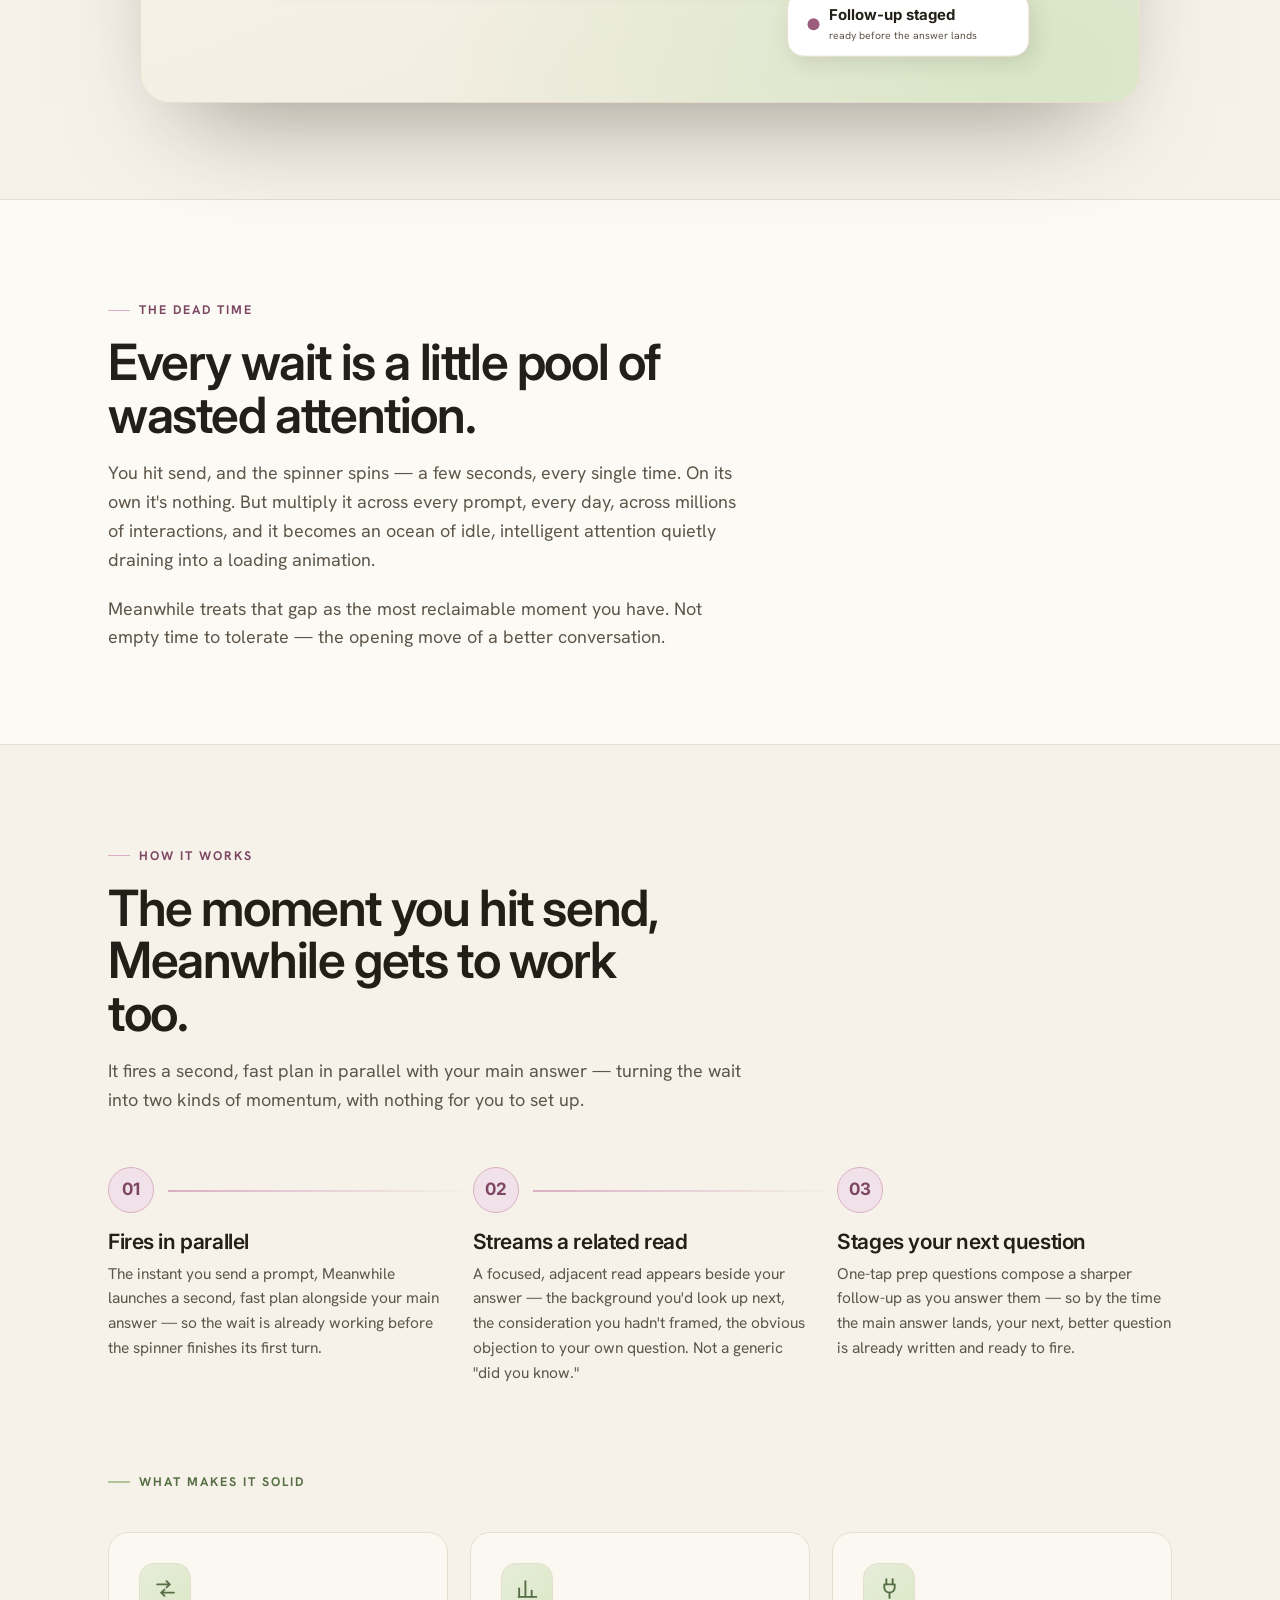
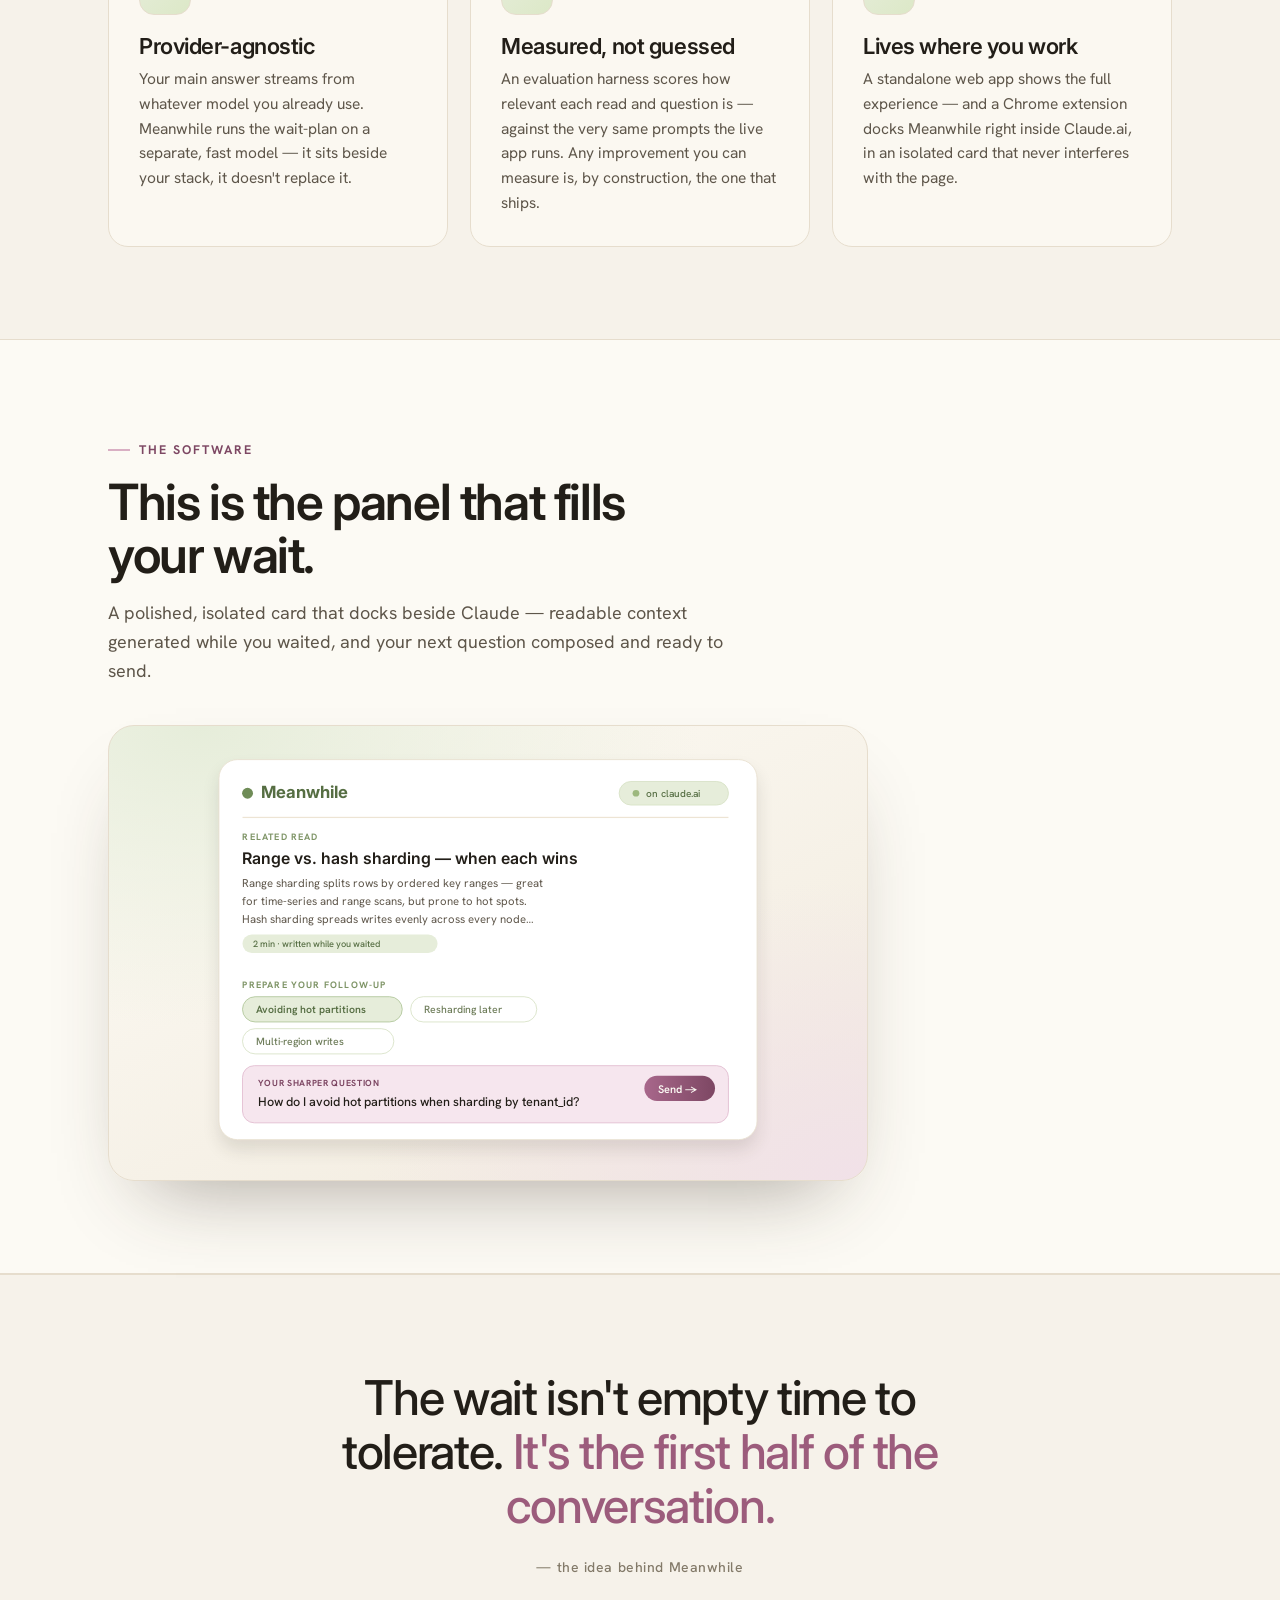
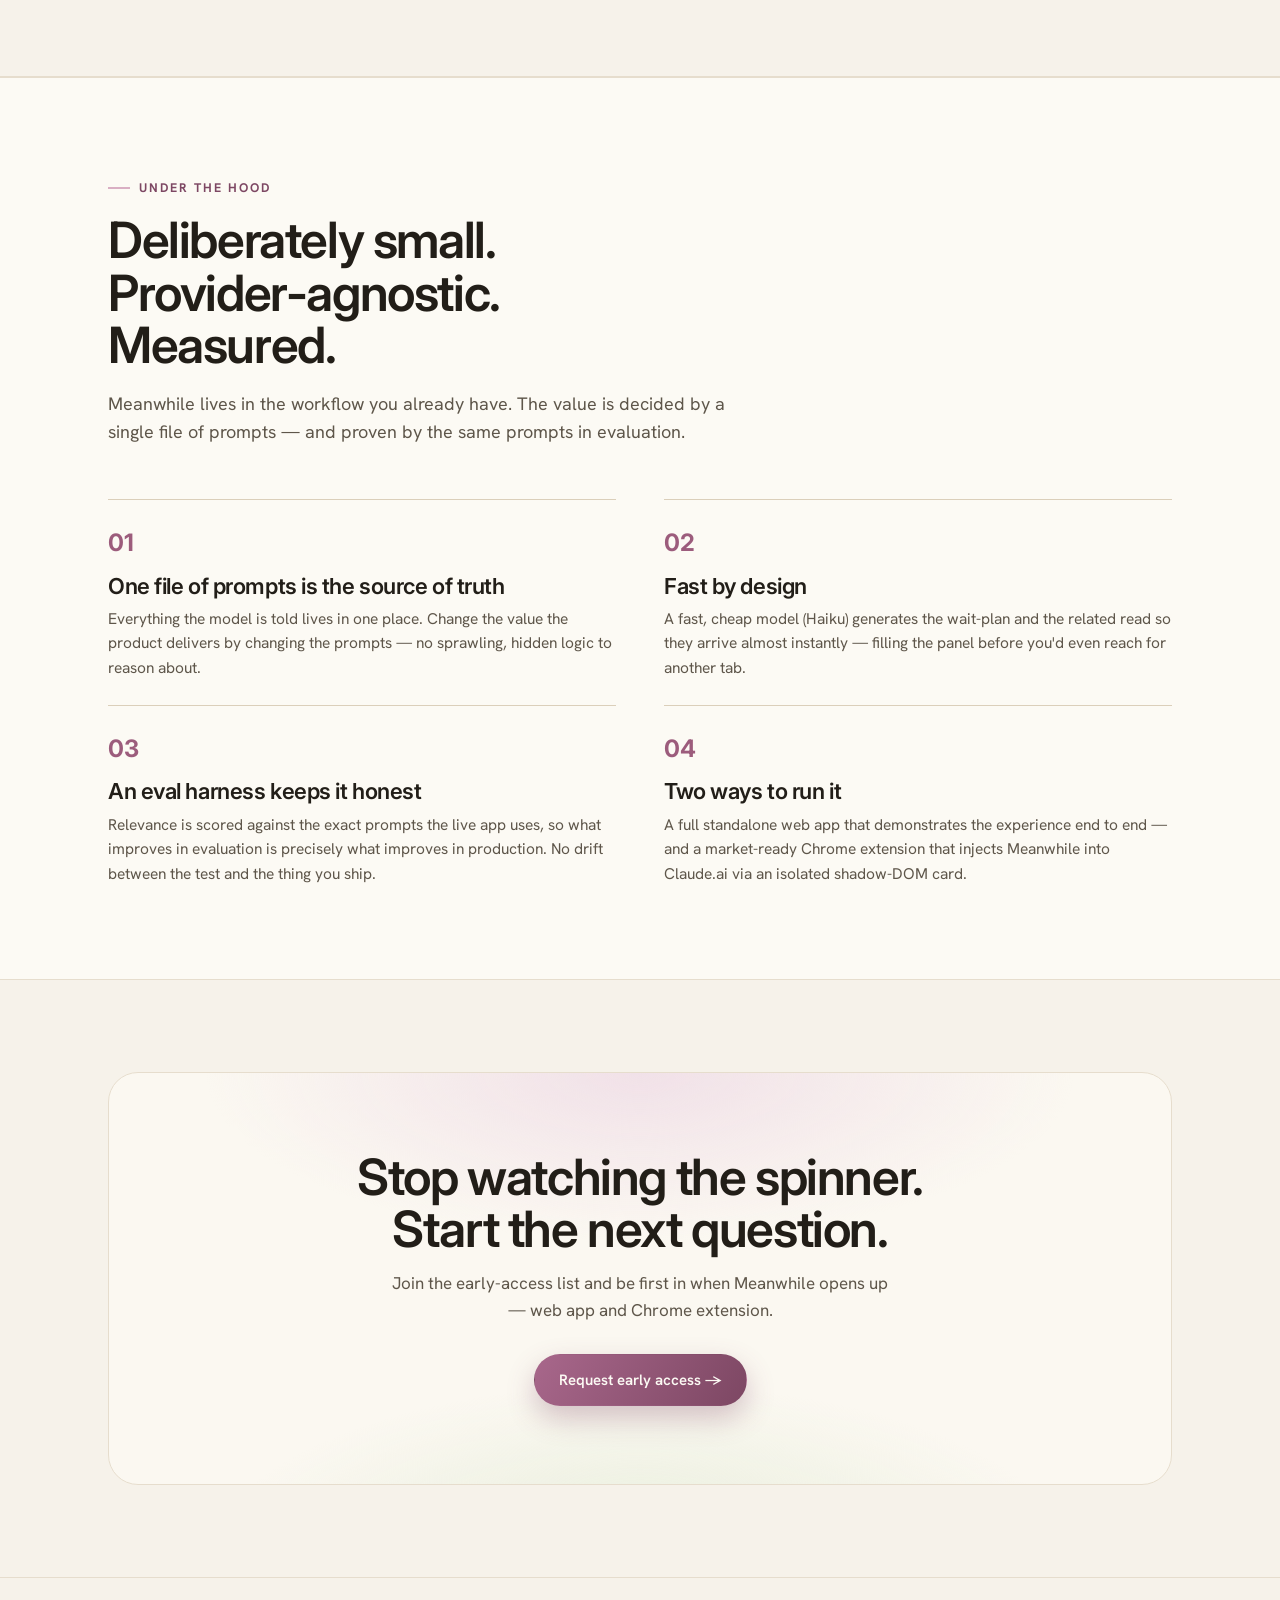
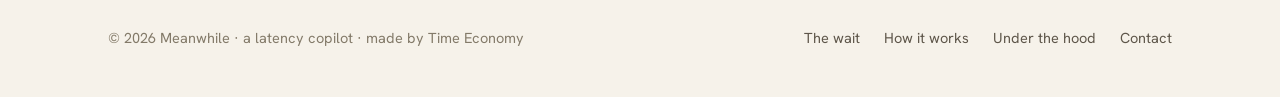
==== commit 4c769bd6: "Hero headline: black "you're a step ahead", Meanwhile on its own line - "you're a step ahead." now i" ====
--- a/public/index.html
+++ b/public/index.html
@@ -136,7 +136,7 @@
   .eyebrow .leaf { width: 8px; height: 8px; border-radius: 50%; background: var(--green); box-shadow: 0 0 0 0 rgba(111,140,87,0.6); animation: pulse 2.4s infinite; }
   @keyframes pulse { 0%{ box-shadow:0 0 0 0 rgba(111,140,87,0.5);} 70%{ box-shadow:0 0 0 9px rgba(111,140,87,0);} 100%{ box-shadow:0 0 0 0 rgba(111,140,87,0);} }
 
-  h1 { font-size: clamp(46px, 7.6vw, 86px); font-weight: 800; letter-spacing: -0.035em; line-height: 0.98; margin-bottom: 24px; max-width: 14ch; }
+  h1 { font-size: clamp(46px, 7.6vw, 86px); font-weight: 800; letter-spacing: -0.035em; line-height: 0.98; margin-bottom: 24px; }
   /* the whole accent line stays solid plum; only the brand word gets the gloss */
   h1 .accent { color: var(--plum); }
   h1 .gloss-word {
@@ -349,7 +349,7 @@
   <section class="hero" aria-labelledby="hero-h">
     <div class="wrap">
       <span class="eyebrow"><span class="leaf" aria-hidden="true"></span> A latency copilot for everyone who works with AI</span>
-      <h1 id="hero-h">The model is thinking. <span class="accent gloss-word">Meanwhile</span><span class="accent">, you're a step ahead.</span></h1>
+      <h1 id="hero-h">The model is thinking.<br /><span class="gloss-word">Meanwhile</span>,<br />you're a step ahead.</h1>
       <p class="sub">Every prompt opens a gap — a few seconds of spinner while the model thinks. Meanwhile fills it: a focused, related read streams in beside your answer while a sharper follow-up quietly composes itself — so the second your answer lands, your next question is ready to fire.</p>
       <div class="cta-row">
         <a href="#start" class="btn btn-primary">Request early access →</a>
